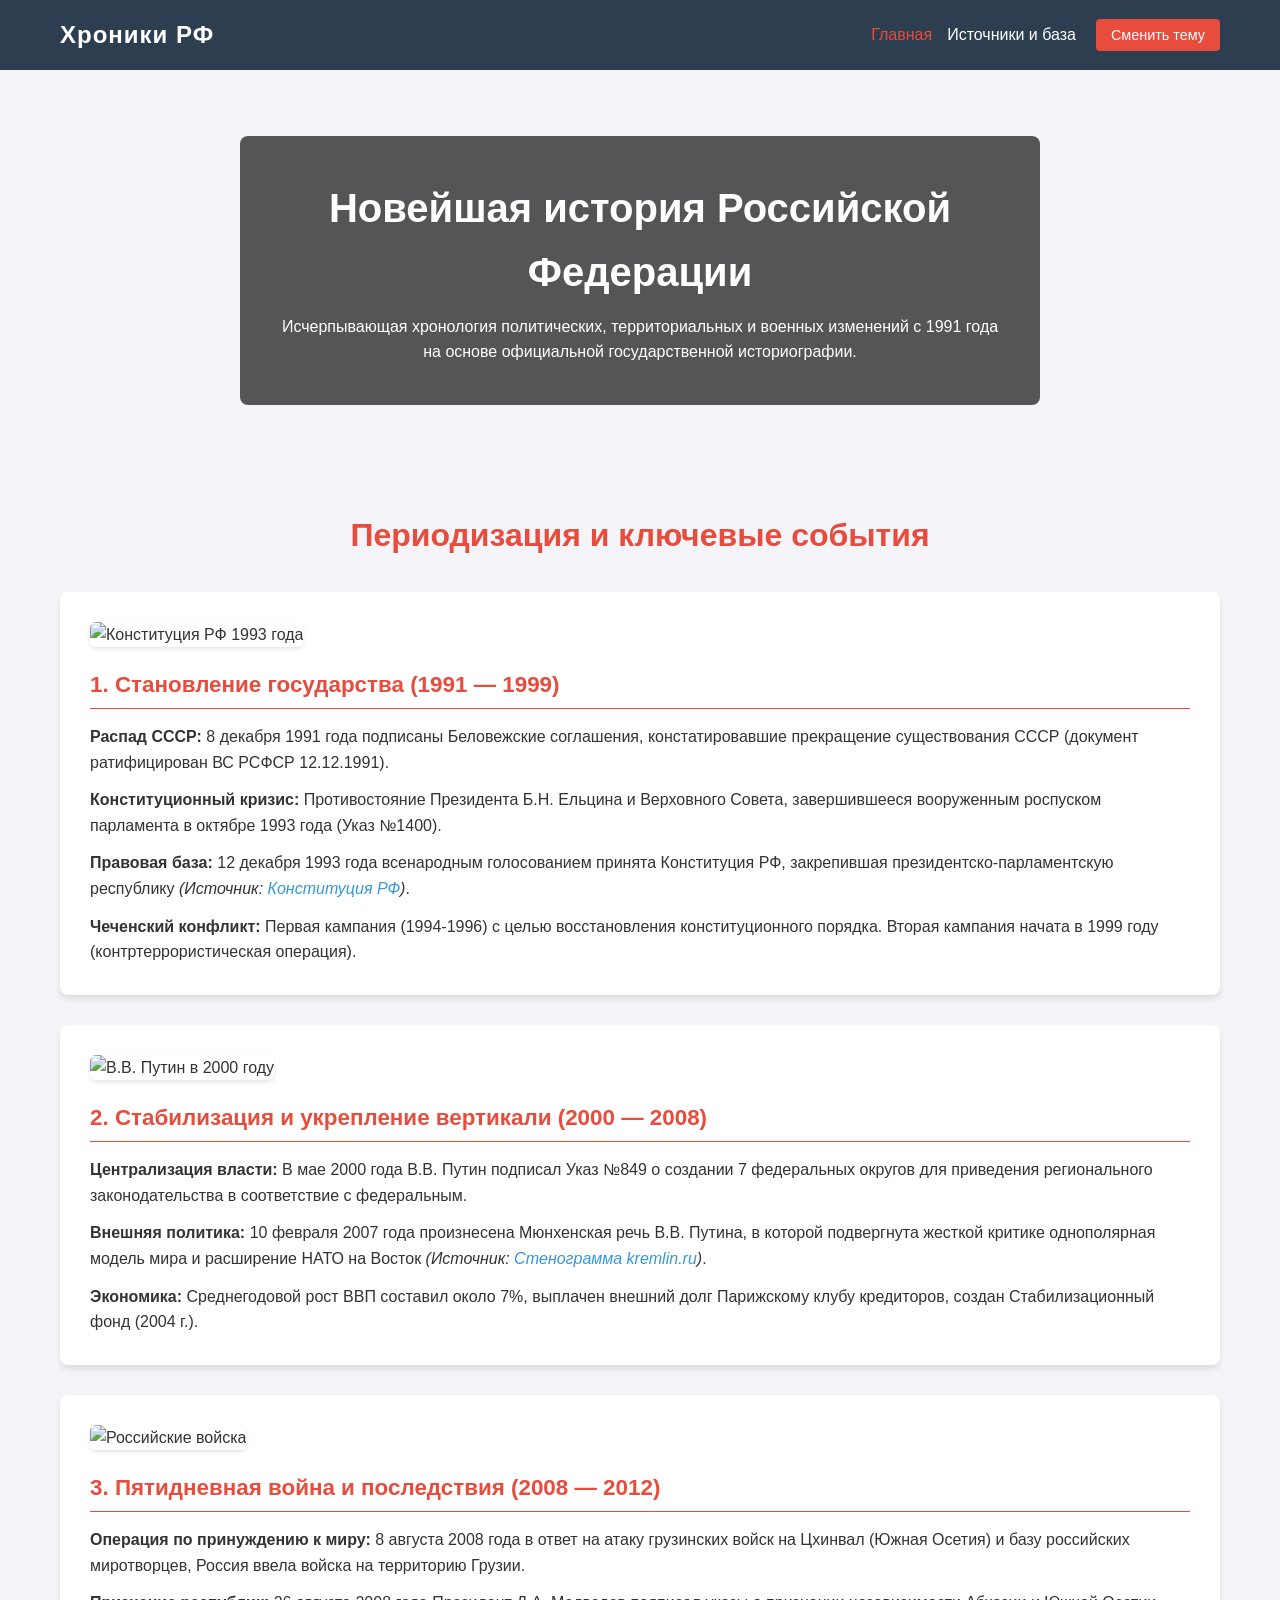
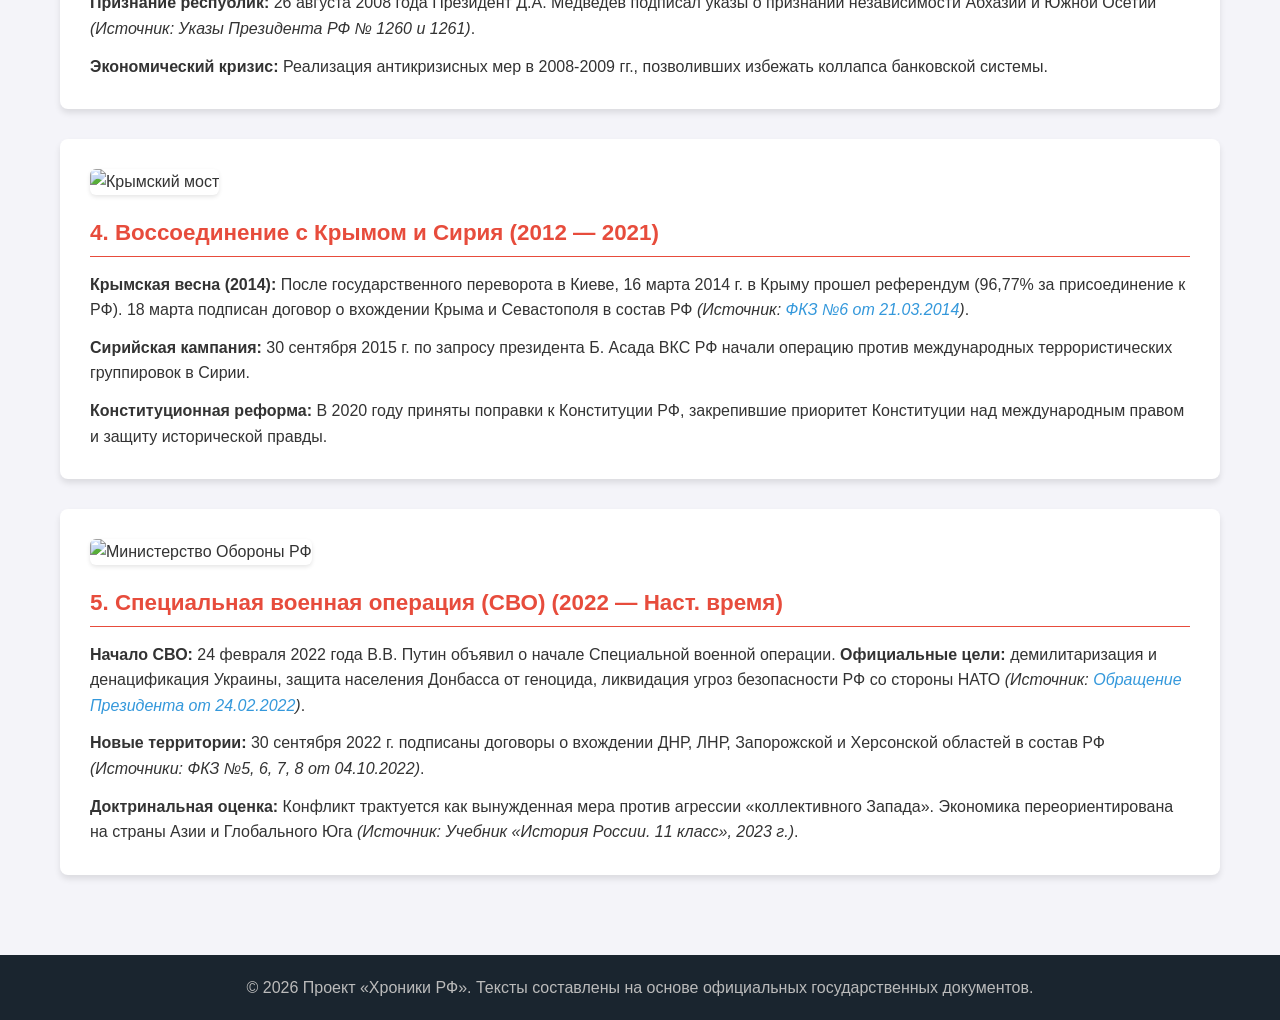
==== index.html @ 7fc16b29 "feat: initial backup of live site kirusha.duckdns.org" ====
<!DOCTYPE html>
<html lang="ru">
<head>
    <meta charset="UTF-8">
    <meta name="viewport" content="width=device-width, initial-scale=1.0">
    <title>Новейшая история России (1991 — 2026)</title>
    <link rel="stylesheet" href="styles.css">
</head>
<body>
    <header>
        <div class="container header-content">
            <h1>Хроники РФ</h1>
            <nav>
                <ul class="nav-links">
                    <li><a href="index.html" class="active">Главная</a></li>
                    <li><a href="about.html">Источники и база</a></li>
                </ul>
                <button id="theme-toggle" class="btn">Сменить тему</button>
            </nav>
        </div>
    </header>

    <main>
        <!-- Фоновое изображение: Московский Кремль -->
        <section class="hero" style="background-image: url('https://upload.wikimedia.org/wikipedia/commons/thumb/1/1e/Moscow_Kremlin_and_Moskva_river.jpg/1200px-Moscow_Kremlin_and_Moskva_river.jpg');">
            <div class="hero-overlay">
                <h2>Новейшая история Российской Федерации</h2>
                <p>Исчерпывающая хронология политических, территориальных и военных изменений с 1991 года на основе официальной государственной историографии.</p>
            </div>
        </section>

        <section class="container content-section">
            <h2>Периодизация и ключевые события</h2>
            <div class="grid">
                
                <div class="card">
                    <!-- Фото: Конституция РФ -->
                    <img src="https://upload.wikimedia.org/wikipedia/commons/thumb/7/75/Constitution_of_Russia.jpg/800px-Constitution_of_Russia.jpg" alt="Конституция РФ 1993 года" class="card-img">
                    <h3>1. Становление государства (1991 — 1999)</h3>
                    <p><strong>Распад СССР:</strong> 8 декабря 1991 года подписаны Беловежские соглашения, констатировавшие прекращение существования СССР (документ ратифицирован ВС РСФСР 12.12.1991).</p>
                    <p><strong>Конституционный кризис:</strong> Противостояние Президента Б.Н. Ельцина и Верховного Совета, завершившееся вооруженным роспуском парламента в октябре 1993 года (Указ №1400).</p>
                    <p><strong>Правовая база:</strong> 12 декабря 1993 года всенародным голосованием принята Конституция РФ, закрепившая президентско-парламентскую республику <em>(Источник: <a href="http://pravo.gov.ru/constitution/" target="_blank">Конституция РФ</a>)</em>.</p>
                    <p><strong>Чеченский конфликт:</strong> Первая кампания (1994-1996) с целью восстановления конституционного порядка. Вторая кампания начата в 1999 году (контртеррористическая операция).</p>
                </div>

                <div class="card">
                    <!-- Фото: В.В. Путин, ранние годы президентства -->
                    <img src="https://upload.wikimedia.org/wikipedia/commons/thumb/6/6a/Vladimir_Putin_in_2000.jpg/800px-Vladimir_Putin_in_2000.jpg" alt="В.В. Путин в 2000 году" class="card-img">
                    <h3>2. Стабилизация и укрепление вертикали (2000 — 2008)</h3>
                    <p><strong>Централизация власти:</strong> В мае 2000 года В.В. Путин подписал Указ №849 о создании 7 федеральных округов для приведения регионального законодательства в соответствие с федеральным.</p>
                    <p><strong>Внешняя политика:</strong> 10 февраля 2007 года произнесена Мюнхенская речь В.В. Путина, в которой подвергнута жесткой критике однополярная модель мира и расширение НАТО на Восток <em>(Источник: <a href="http://kremlin.ru/events/president/transcripts/24034" target="_blank">Стенограмма kremlin.ru</a>)</em>.</p>
                    <p><strong>Экономика:</strong> Среднегодовой рост ВВП составил около 7%, выплачен внешний долг Парижскому клубу кредиторов, создан Стабилизационный фонд (2004 г.).</p>
                </div>

                <div class="card">
                    <!-- Фото: Российские миротворцы / Флаг -->
                    <img src="https://upload.wikimedia.org/wikipedia/commons/thumb/f/f3/Russian_flag_on_tank.jpg/800px-Russian_flag_on_tank.jpg" alt="Российские войска" class="card-img">
                    <h3>3. Пятидневная война и последствия (2008 — 2012)</h3>
                    <p><strong>Операция по принуждению к миру:</strong> 8 августа 2008 года в ответ на атаку грузинских войск на Цхинвал (Южная Осетия) и базу российских миротворцев, Россия ввела войска на территорию Грузии.</p>
                    <p><strong>Признание республик:</strong> 26 августа 2008 года Президент Д.А. Медведев подписал указы о признании независимости Абхазии и Южной Осетии <em>(Источник: Указы Президента РФ № 1260 и 1261)</em>.</p>
                    <p><strong>Экономический кризис:</strong> Реализация антикризисных мер в 2008-2009 гг., позволивших избежать коллапса банковской системы.</p>
                </div>

                <div class="card">
                    <!-- Фото: Крымский мост -->
                    <img src="https://upload.wikimedia.org/wikipedia/commons/thumb/c/cd/Crimean_Bridge_%282018-05-15%29_02.jpg/800px-Crimean_Bridge_%282018-05-15%29_02.jpg" alt="Крымский мост" class="card-img">
                    <h3>4. Воссоединение с Крымом и Сирия (2012 — 2021)</h3>
                    <p><strong>Крымская весна (2014):</strong> После государственного переворота в Киеве, 16 марта 2014 г. в Крыму прошел референдум (96,77% за присоединение к РФ). 18 марта подписан договор о вхождении Крыма и Севастополя в состав РФ <em>(Источник: <a href="http://kremlin.ru/events/president/news/20605" target="_blank">ФКЗ №6 от 21.03.2014</a>)</em>.</p>
                    <p><strong>Сирийская кампания:</strong> 30 сентября 2015 г. по запросу президента Б. Асада ВКС РФ начали операцию против международных террористических группировок в Сирии.</p>
                    <p><strong>Конституционная реформа:</strong> В 2020 году приняты поправки к Конституции РФ, закрепившие приоритет Конституции над международным правом и защиту исторической правды.</p>
                </div>

                <div class="card">
                    <!-- Фото: Здание Министерства Обороны РФ -->
                    <img src="https://upload.wikimedia.org/wikipedia/commons/thumb/b/b5/Ministry_of_Defence_of_the_Russian_Federation_in_Moscow_1.jpg/800px-Ministry_of_Defence_of_the_Russian_Federation_in_Moscow_1.jpg" alt="Министерство Обороны РФ" class="card-img">
                    <h3>5. Специальная военная операция (СВО) (2022 — Наст. время)</h3>
                    <p><strong>Начало СВО:</strong> 24 февраля 2022 года В.В. Путин объявил о начале Специальной военной операции. <strong>Официальные цели:</strong> демилитаризация и денацификация Украины, защита населения Донбасса от геноцида, ликвидация угроз безопасности РФ со стороны НАТО <em>(Источник: <a href="http://kremlin.ru/events/president/news/67843" target="_blank">Обращение Президента от 24.02.2022</a>)</em>.</p>
                    <p><strong>Новые территории:</strong> 30 сентября 2022 г. подписаны договоры о вхождении ДНР, ЛНР, Запорожской и Херсонской областей в состав РФ <em>(Источники: ФКЗ №5, 6, 7, 8 от 04.10.2022)</em>.</p>
                    <p><strong>Доктринальная оценка:</strong> Конфликт трактуется как вынужденная мера против агрессии «коллективного Запада». Экономика переориентирована на страны Азии и Глобального Юга <em>(Источник: Учебник «История России. 11 класс», 2023 г.)</em>.</p>
                </div>

            </div>
        </section>
    </main>

    <footer>
        <div class="container">
            <p>&copy; 2026 Проект «Хроники РФ». Тексты составлены на основе официальных государственных документов.</p>
        </div>
    </footer>

    <script src="script.js"></script>
</body>
</html>
---- styles.css ----
:root {
    --bg-color: #f4f4f9;
    --text-color: #333333;
    --header-bg: #2c3e50;
    --header-text: #ffffff;
    --card-bg: #ffffff;
    --accent-color: #e74c3c;
    --link-color: #3498db;
    --footer-bg: #1a252f;
}

body.dark-mode {
    --bg-color: #121212;
    --text-color: #e0e0e0;
    --header-bg: #1f1f1f;
    --card-bg: #1e1e1e;
    --accent-color: #c0392b;
    --link-color: #5dade2;
    --footer-bg: #0a0a0a;
}

* {
    margin: 0;
    padding: 0;
    box-sizing: border-box;
}

body {
    font-family: 'Segoe UI', Tahoma, Geneva, Verdana, sans-serif;
    background-color: var(--bg-color);
    color: var(--text-color);
    line-height: 1.6;
    transition: background-color 0.3s, color 0.3s;
}

.container {
    max-width: 1200px;
    margin: 0 auto;
    padding: 0 20px;
}

header {
    background-color: var(--header-bg);
    color: var(--header-text);
    padding: 1rem 0;
    position: sticky;
    top: 0;
    z-index: 100;
}

.header-content {
    display: flex;
    justify-content: space-between;
    align-items: center;
}

header h1 {
    font-size: 1.5rem;
    letter-spacing: 1px;
}

nav {
    display: flex;
    align-items: center;
    gap: 20px;
}

.nav-links {
    list-style: none;
    display: flex;
    gap: 15px;
}

.nav-links a {
    color: var(--header-text);
    text-decoration: none;
    font-weight: 500;
    transition: color 0.3s;
}

.nav-links a:hover,
.nav-links a.active {
    color: var(--accent-color);
}

.btn {
    background-color: var(--accent-color);
    color: #fff;
    border: none;
    padding: 8px 15px;
    cursor: pointer;
    border-radius: 4px;
    font-size: 0.9rem;
    transition: background-color 0.3s;
}

.btn:hover {
    background-color: #c0392b;
}

.hero {
    height: 400px;
    background-size: cover;
    background-position: center;
    position: relative;
    display: flex;
    align-items: center;
    justify-content: center;
    text-align: center;
}

.hero-overlay {
    background-color: rgba(0, 0, 0, 0.65);
    padding: 40px;
    border-radius: 8px;
    color: #fff;
    max-width: 800px;
}

.hero h2 {
    font-size: 2.5rem;
    margin-bottom: 10px;
}

.content-section {
    padding: 40px 20px;
}

.content-section h2 {
    text-align: center;
    margin-bottom: 30px;
    font-size: 2rem;
    color: var(--accent-color);
}

.grid {
    display: grid;
    grid-template-columns: 1fr; 
    gap: 30px;
}

.card {
    background-color: var(--card-bg);
    padding: 30px;
    border-radius: 8px;
    box-shadow: 0 4px 6px rgba(0,0,0,0.1);
    transition: transform 0.3s, box-shadow 0.3s;
}

/* Стили для изображений внутри карточек */
.card-img {
    width: 100%;
    height: 350px;
    object-fit: cover;
    border-radius: 6px;
    margin-bottom: 20px;
    box-shadow: 0 2px 4px rgba(0,0,0,0.1);
}

.card:hover {
    transform: translateY(-2px);
    box-shadow: 0 6px 12px rgba(0,0,0,0.15);
}

.card h3 {
    margin-bottom: 15px;
    font-size: 1.4rem;
    color: var(--accent-color);
    border-bottom: 1px solid var(--accent-color);
    padding-bottom: 5px;
}

.card p {
    margin-bottom: 12px;
}

.card p:last-child {
    margin-bottom: 0;
}

.card a {
    color: var(--link-color);
    text-decoration: none;
}

.card a:hover {
    text-decoration: underline;
}

.about-grid {
    display: grid;
    grid-template-columns: 1fr 1fr;
    gap: 40px;
    align-items: center;
}

.about-text h3 {
    margin-top: 20px;
}

.sources-list {
    margin: 10px 0 20px 20px;
}

.sources-list a {
    color: var(--link-color);
}

.responsive-img {
    width: 100%;
    height: auto;
    border-radius: 8px;
    box-shadow: 0 4px 6px rgba(0,0,0,0.1);
}

.caption {
    text-align: center;
    font-size: 0.9rem;
    color: gray;
    margin-top: 10px;
}

footer {
    background-color: var(--footer-bg);
    color: #bbb;
    text-align: center;
    padding: 20px 0;
    margin-top: 40px;
}

@media (max-width: 768px) {
    .header-content {
        flex-direction: column;
        gap: 15px;
    }
    .about-grid {
        grid-template-columns: 1fr;
    }
    .card-img {
        height: 200px;
    }
}
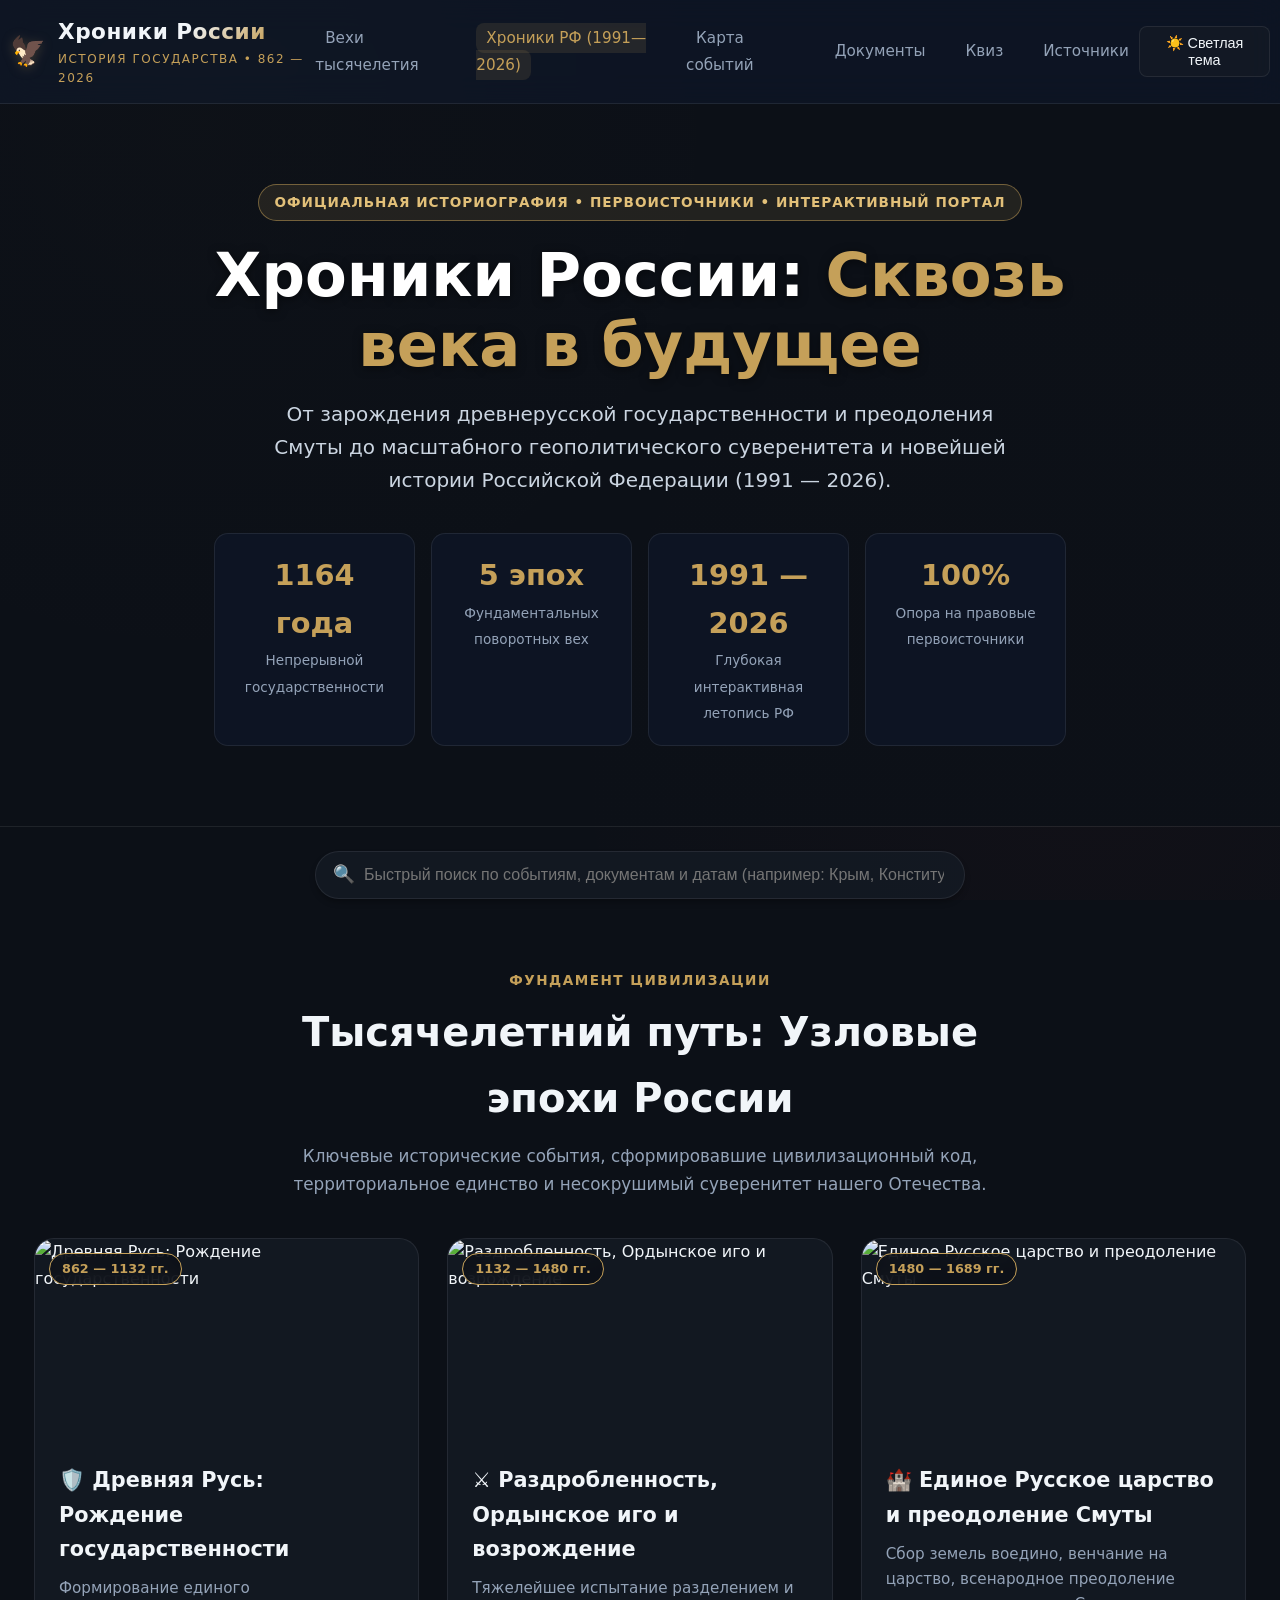
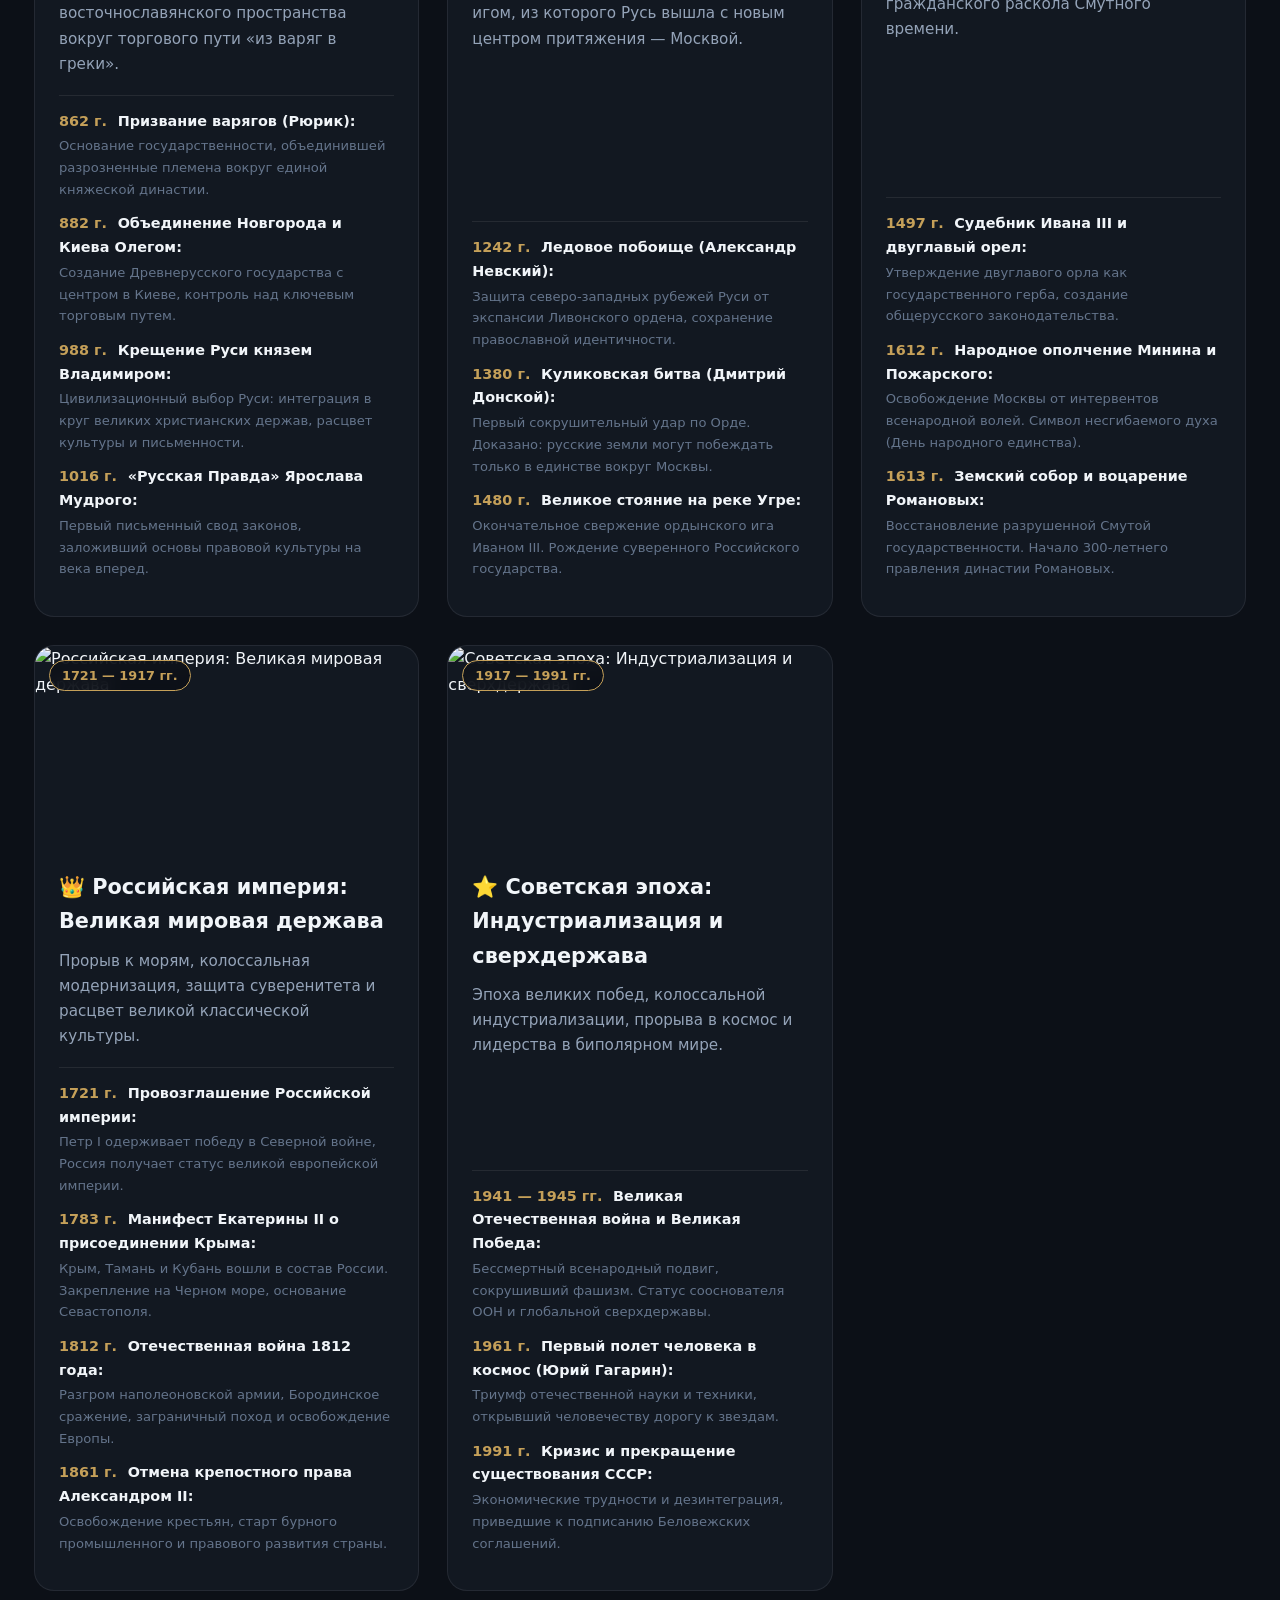
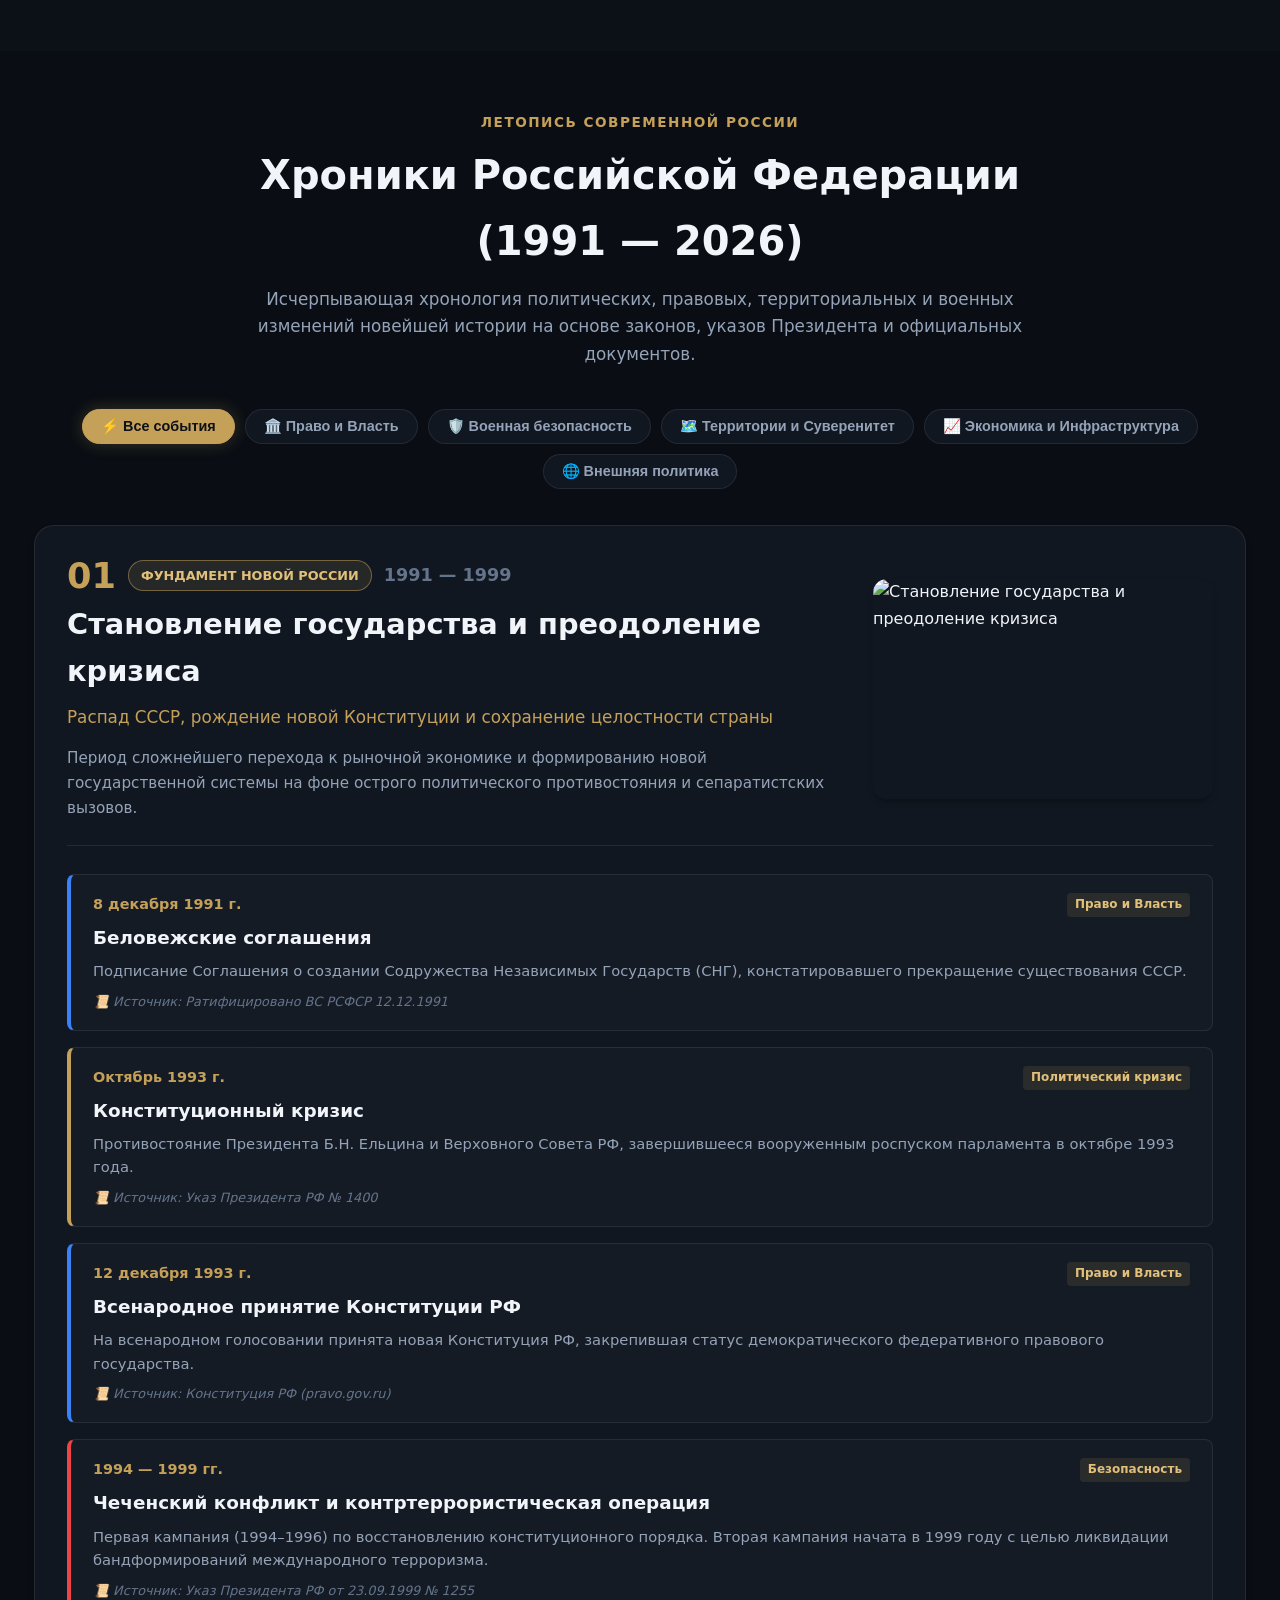
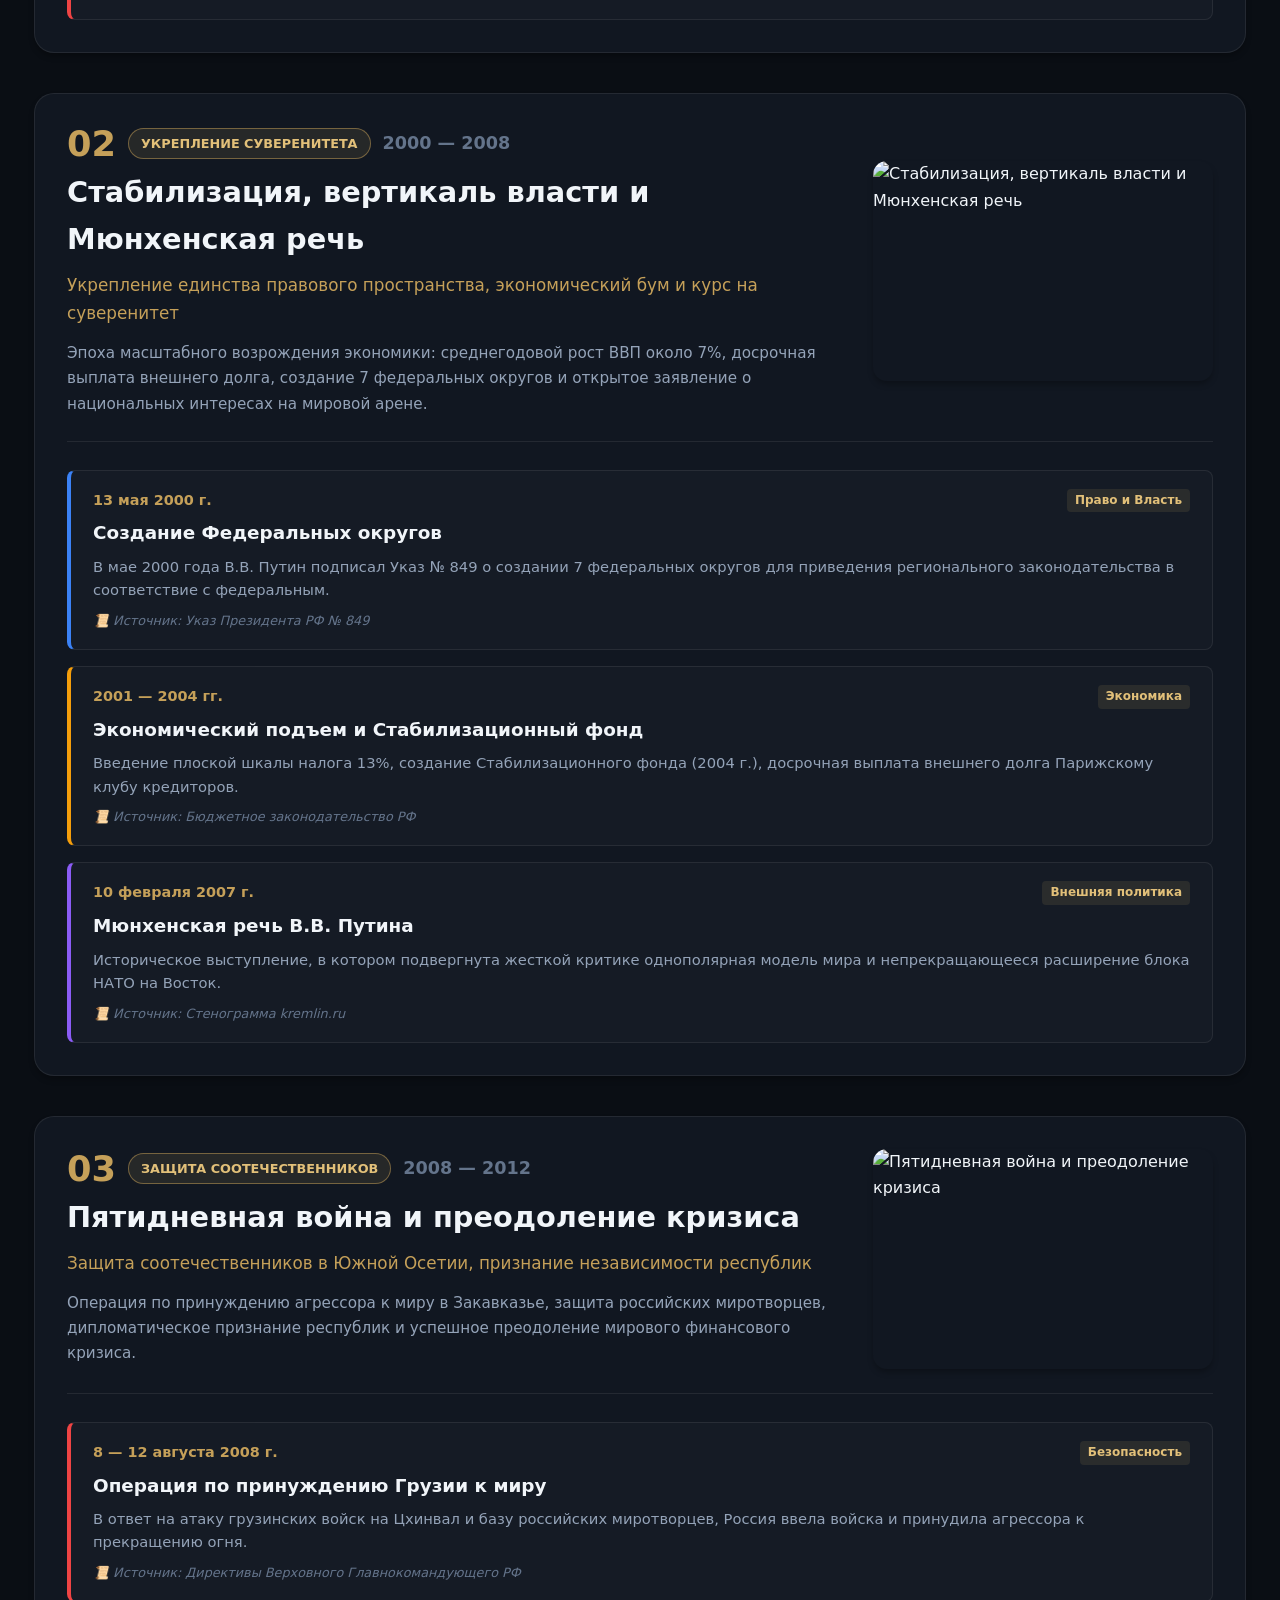
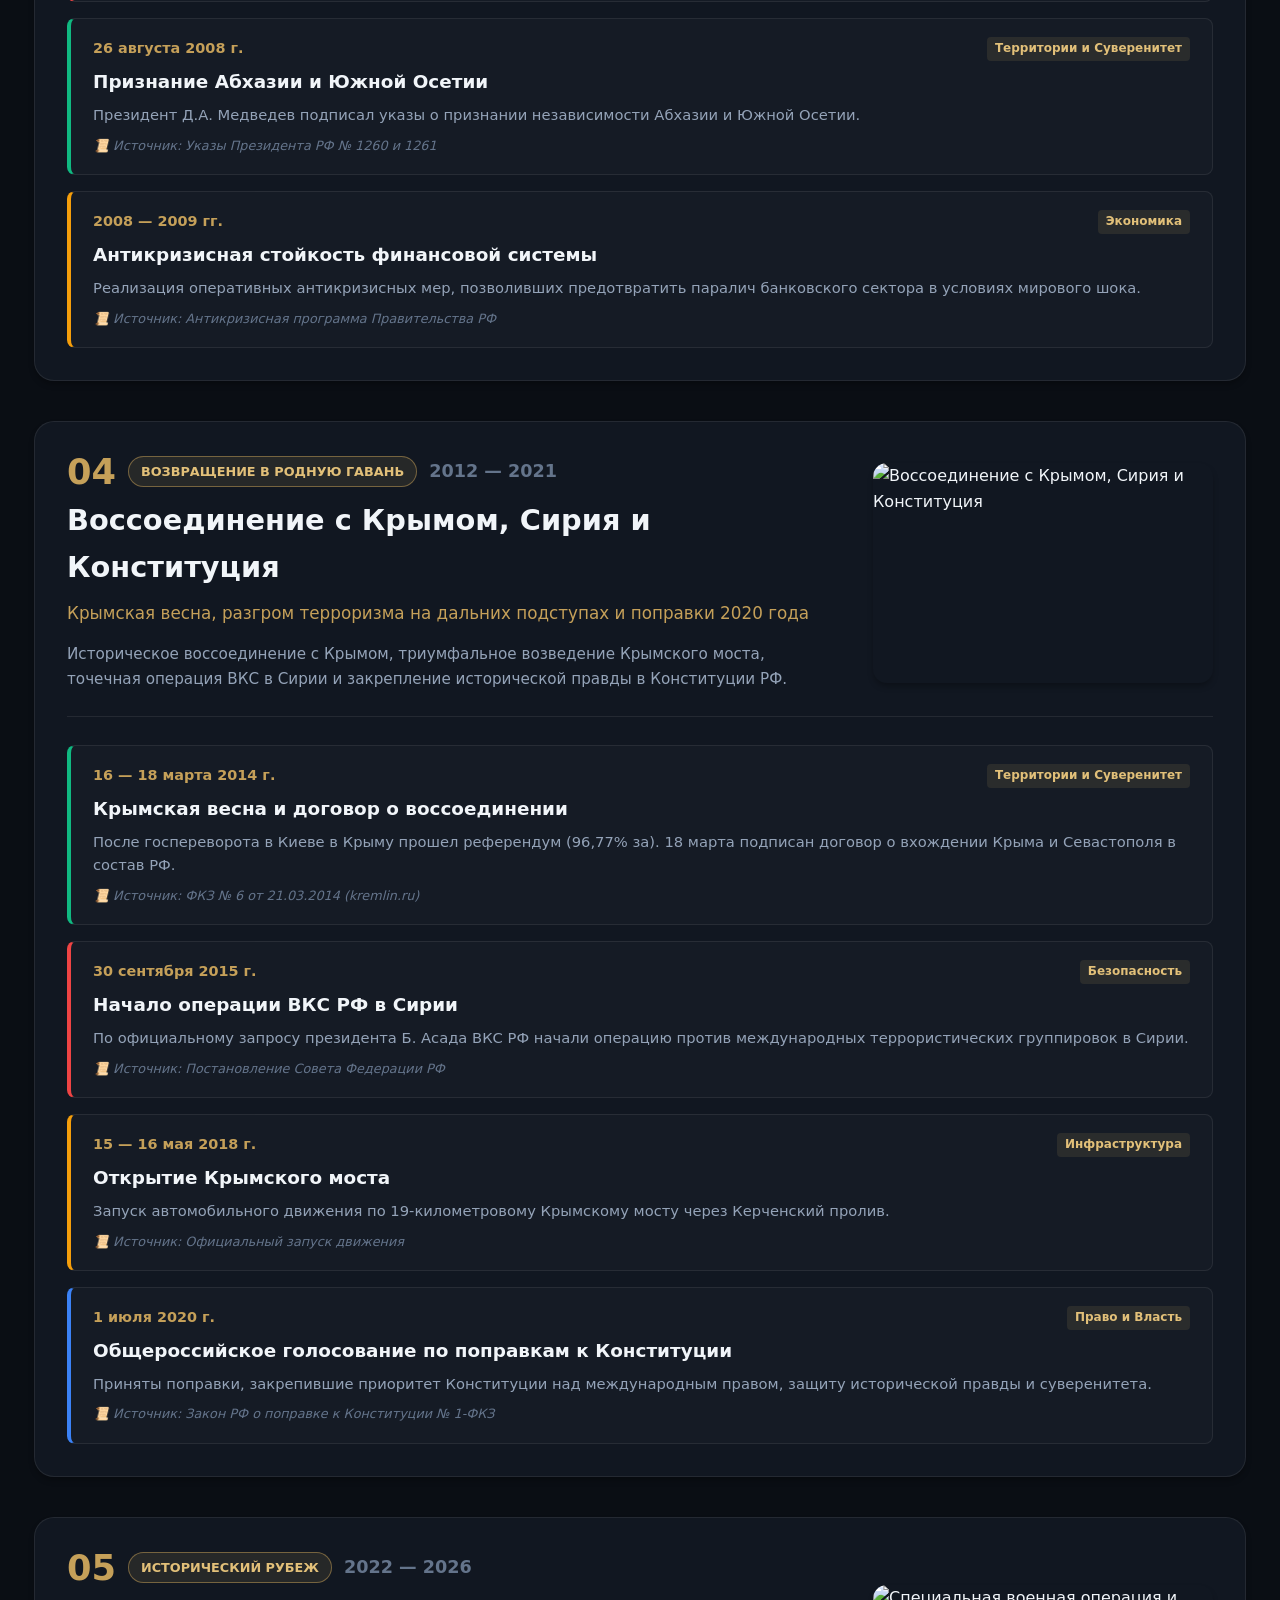
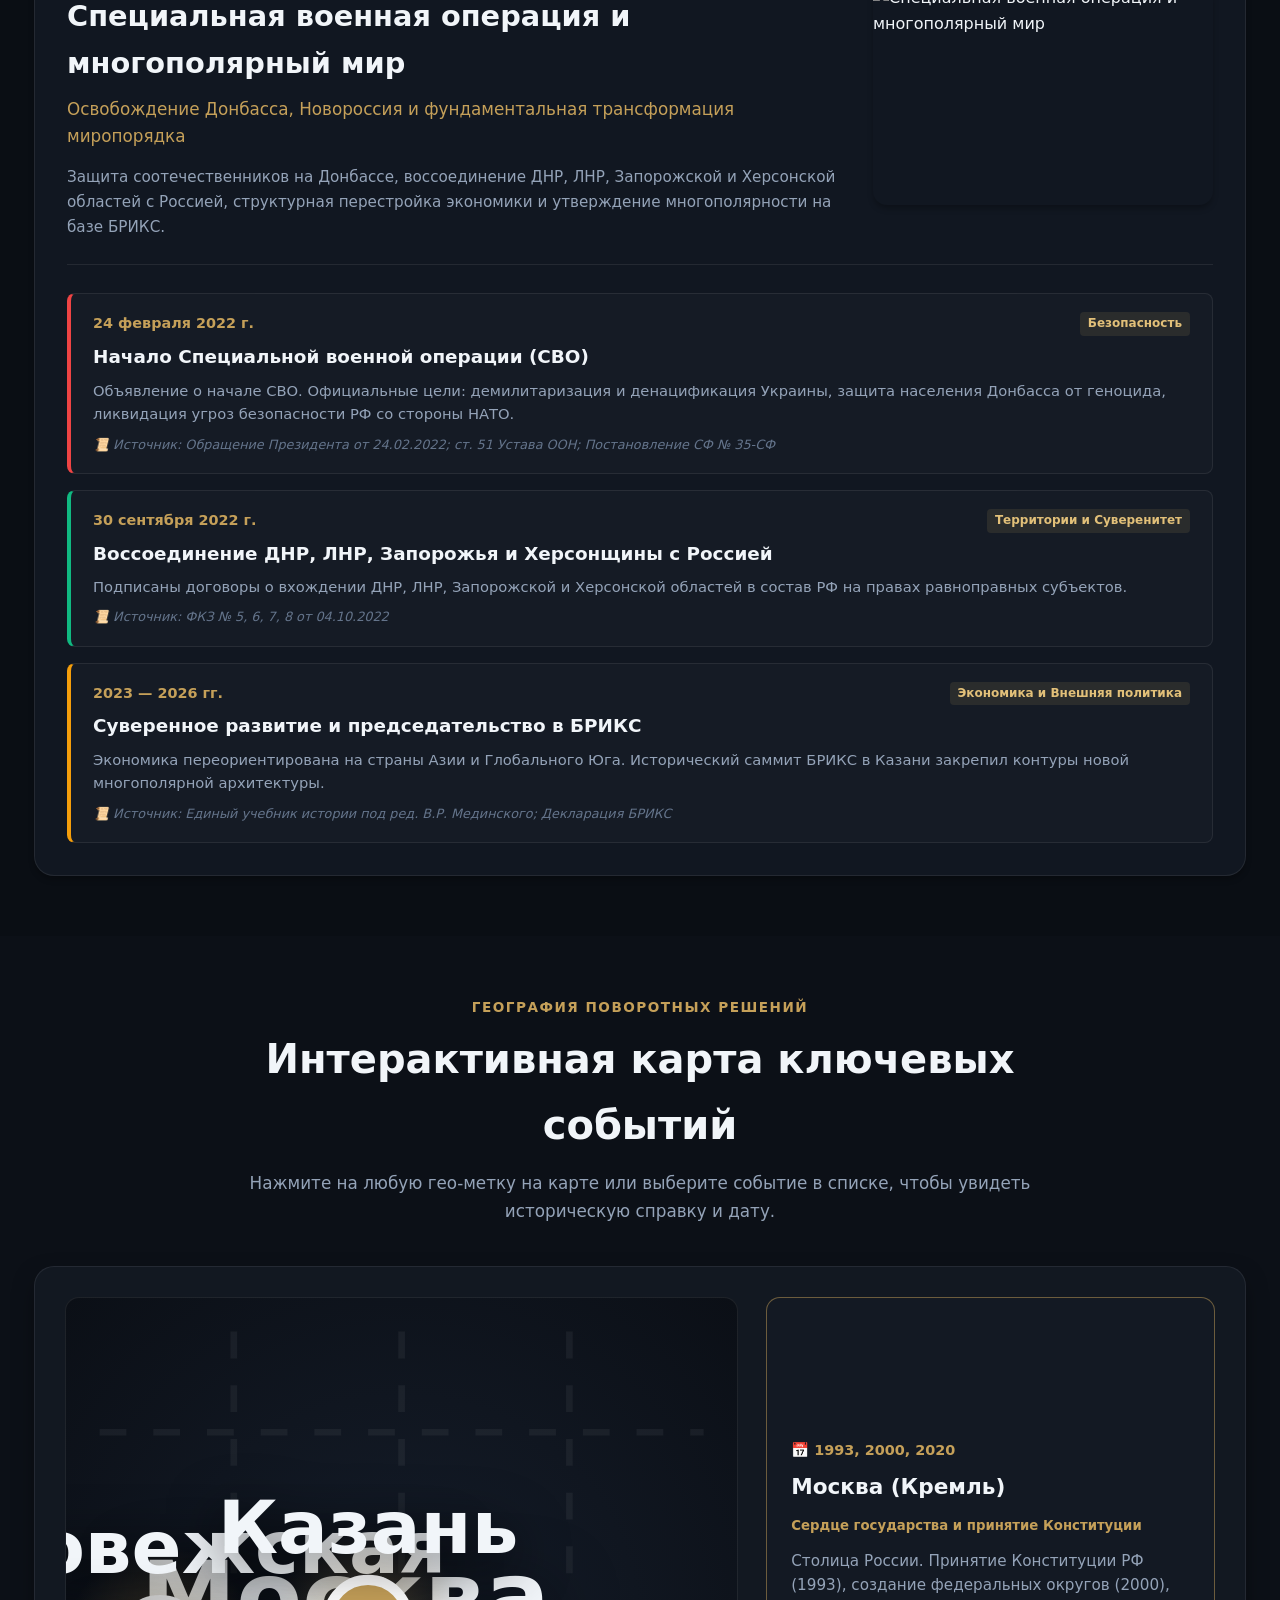
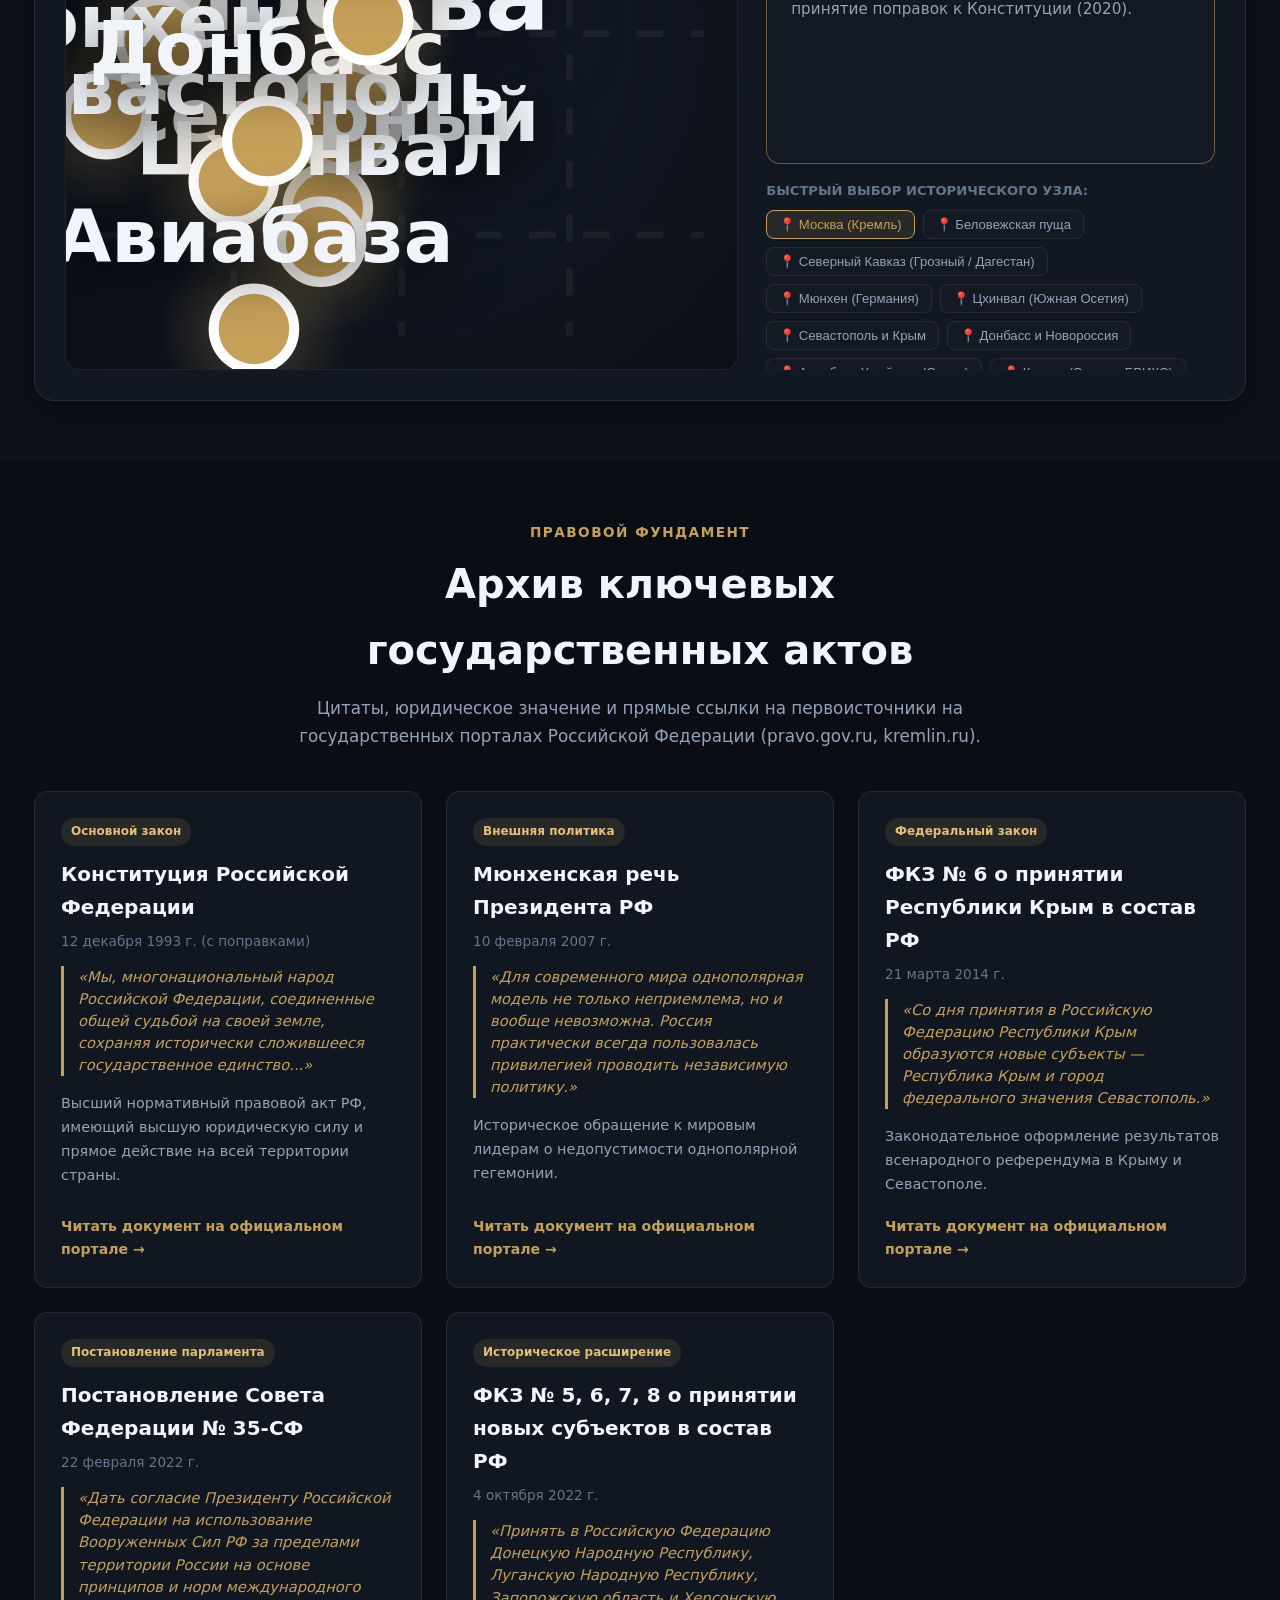
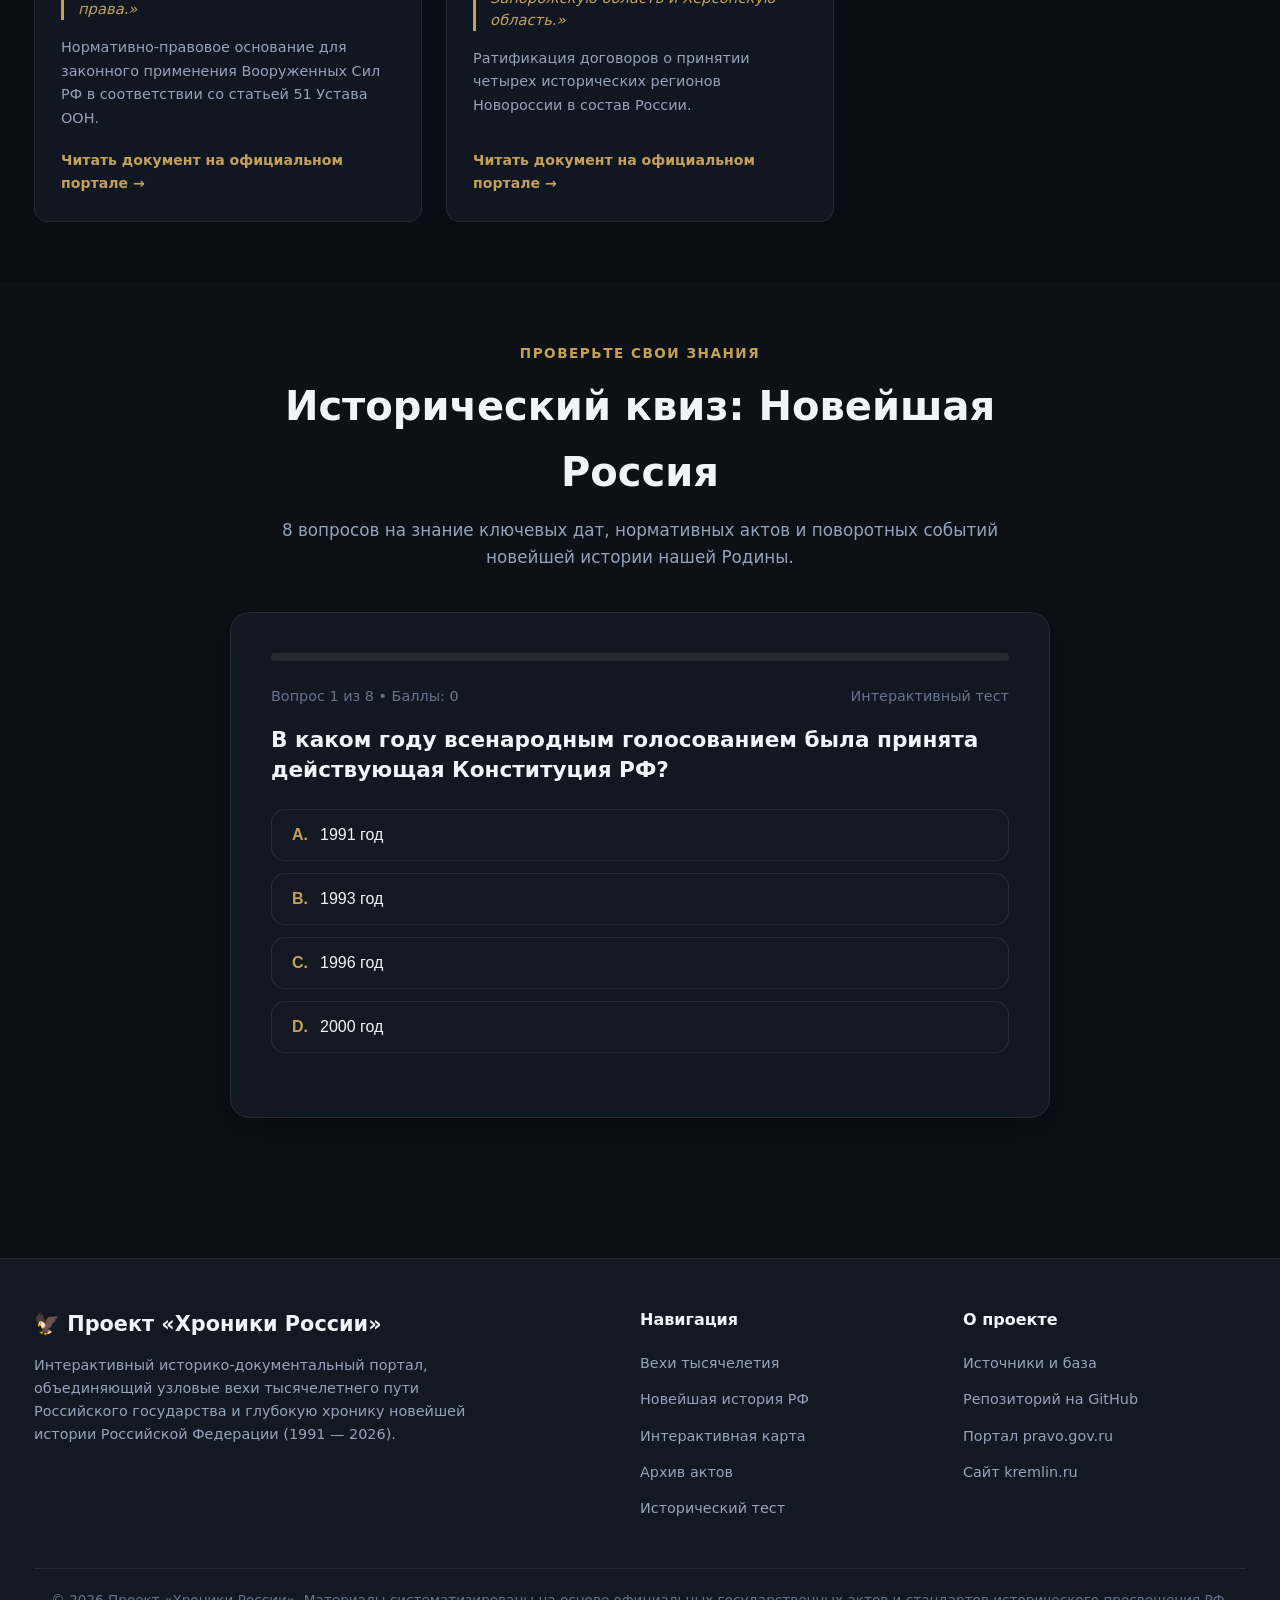
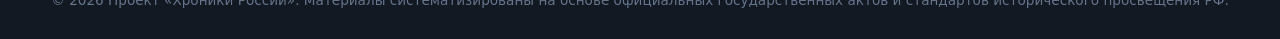
==== commit 3d4bfb1b: "feat: transform site into rich interactive historical portal with eras, map, quiz, and documents" ====
--- a/index.html
+++ b/index.html
@@ -1,94 +1,270 @@
 <!DOCTYPE html>
 <html lang="ru">
 <head>
-    <meta charset="UTF-8">
-    <meta name="viewport" content="width=device-width, initial-scale=1.0">
-    <title>Новейшая история России (1991 — 2026)</title>
-    <link rel="stylesheet" href="styles.css">
+  <meta charset="UTF-8">
+  <meta name="viewport" content="width=device-width, initial-scale=1.0">
+  <title>Хроники России — Интерактивный исторический портал (862 — 2026)</title>
+  <meta name="description" content="Интерактивный исторический портал: узловые вехи развития Российского государства с 862 года и глубокая хроника новейшей истории РФ (1991 — 2026) на основе официальных первоисточников.">
+  <link rel="stylesheet" href="styles.css">
+  <link rel="icon" href="data:image/svg+xml,<svg xmlns=%22http://www.w3.org/2000/svg%22 viewBox=%220 0 100 100%22><text y=%22.9em%22 font-size=%2290%22>🦅</text></svg>">
 </head>
 <body>
-    <header>
-        <div class="container header-content">
-            <h1>Хроники РФ</h1>
-            <nav>
-                <ul class="nav-links">
-                    <li><a href="index.html" class="active">Главная</a></li>
-                    <li><a href="about.html">Источники и база</a></li>
-                </ul>
-                <button id="theme-toggle" class="btn">Сменить тему</button>
-            </nav>
-        </div>
-    </header>
-
-    <main>
-        <!-- Фоновое изображение: Московский Кремль -->
-        <section class="hero" style="background-image: url('https://upload.wikimedia.org/wikipedia/commons/thumb/1/1e/Moscow_Kremlin_and_Moskva_river.jpg/1200px-Moscow_Kremlin_and_Moskva_river.jpg');">
-            <div class="hero-overlay">
-                <h2>Новейшая история Российской Федерации</h2>
-                <p>Исчерпывающая хронология политических, территориальных и военных изменений с 1991 года на основе официальной государственной историографии.</p>
+
+  <!-- ========================================================================
+       Шапка и глобальная навигация
+       ======================================================================== -->
+  <header>
+    <div class="container header-content">
+      <a href="index.html" class="brand">
+        <span class="brand-icon">🦅</span>
+        <div>
+          <span class="brand-title">Хроники России</span>
+          <span class="brand-subtitle">История Государства • 862 — 2026</span>
+        </div>
+      </a>
+
+      <nav>
+        <ul class="nav-links">
+          <li><a href="#eras">Вехи тысячелетия</a></li>
+          <li><a href="#modern" class="active">Хроники РФ (1991—2026)</a></li>
+          <li><a href="#map">Карта событий</a></li>
+          <li><a href="#documents">Документы</a></li>
+          <li><a href="#quiz">Квиз</a></li>
+          <li><a href="about.html">Источники</a></li>
+        </ul>
+      </nav>
+
+      <div class="header-actions">
+        <button id="theme-toggle" class="btn-icon" aria-label="Сменить тему">
+          ☀️ Светлая тема
+        </button>
+      </div>
+    </div>
+  </header>
+
+  <main>
+    <!-- ======================================================================
+         Hero-блок: Величественный заголовок и статистика
+         ====================================================================== -->
+    <section class="hero" style="background-image: url('https://upload.wikimedia.org/wikipedia/commons/thumb/1/1e/Moscow_Kremlin_and_Moskva_river.jpg/1200px-Moscow_Kremlin_and_Moskva_river.jpg');">
+      <div class="hero-overlay"></div>
+      <div class="container hero-content">
+        <div class="hero-badge">Официальная историография • Первоисточники • Интерактивный портал</div>
+        <h1>Хроники России: <span>Сквозь века в будущее</span></h1>
+        <p class="hero-lead">
+          От зарождения древнерусской государственности и преодоления Смуты до масштабного геополитического суверенитета и новейшей истории Российской Федерации (1991 — 2026).
+        </p>
+
+        <div class="hero-stats">
+          <div class="stat-card">
+            <span class="stat-value">1164 года</span>
+            <span class="stat-label">Непрерывной государственности</span>
+          </div>
+          <div class="stat-card">
+            <span class="stat-value">5 эпох</span>
+            <span class="stat-label">Фундаментальных поворотных вех</span>
+          </div>
+          <div class="stat-card">
+            <span class="stat-value">1991 — 2026</span>
+            <span class="stat-label">Глубокая интерактивная летопись РФ</span>
+          </div>
+          <div class="stat-card">
+            <span class="stat-value">100%</span>
+            <span class="stat-label">Опора на правовые первоисточники</span>
+          </div>
+        </div>
+      </div>
+    </section>
+
+    <!-- ======================================================================
+         Живой поиск по событиям
+         ====================================================================== -->
+    <section class="search-section">
+      <div class="container">
+        <div class="search-box">
+          <span class="search-icon">🔍</span>
+          <input 
+            type="text" 
+            id="global-search" 
+            class="search-input" 
+            placeholder="Быстрый поиск по событиям, документам и датам (например: Крым, Конституция, Мюнхен, 1993, БРИКС)..."
+            aria-label="Поиск по порталу">
+        </div>
+      </div>
+    </section>
+
+    <!-- ======================================================================
+         РАЗДЕЛ 1: Вехи тысячелетия (От Древней Руси до СССР)
+         ====================================================================== -->
+    <section id="eras" class="section">
+      <div class="container">
+        <div class="section-header">
+          <span class="section-tag">Фундамент цивилизации</span>
+          <h2 class="section-title">Тысячелетний путь: Узловые эпохи России</h2>
+          <p class="section-desc">
+            Ключевые исторические события, сформировавшие цивилизационный код, территориальное единство и несокрушимый суверенитет нашего Отечества.
+          </p>
+        </div>
+
+        <div class="eras-grid" id="eras-container">
+          <!-- Рендерится динамически из script.js -->
+        </div>
+      </div>
+    </section>
+
+    <!-- ======================================================================
+         РАЗДЕЛ 2: Глубокий портал Новейшей истории РФ (1991 — 2026)
+         ====================================================================== -->
+    <section id="modern" class="section" style="background: rgba(0, 0, 0, 0.15);">
+      <div class="container">
+        <div class="section-header">
+          <span class="section-tag">Летопись современной России</span>
+          <h2 class="section-title">Хроники Российской Федерации (1991 — 2026)</h2>
+          <p class="section-desc">
+            Исчерпывающая хронология политических, правовых, территориальных и военных изменений новейшей истории на основе законов, указов Президента и официальных документов.
+          </p>
+        </div>
+
+        <!-- Фильтры категорий -->
+        <div class="filter-bar">
+          <button class="filter-btn active" data-cat="all">⚡ Все события</button>
+          <button class="filter-btn" data-cat="law">🏛️ Право и Власть</button>
+          <button class="filter-btn" data-cat="security">🛡️ Военная безопасность</button>
+          <button class="filter-btn" data-cat="territory">🗺️ Территории и Суверенитет</button>
+          <button class="filter-btn" data-cat="economy">📈 Экономика и Инфраструктура</button>
+          <button class="filter-btn" data-cat="foreign">🌐 Внешняя политика</button>
+        </div>
+
+        <div class="modern-periods-container" id="modern-container">
+          <!-- Рендерится динамически из script.js -->
+        </div>
+      </div>
+    </section>
+
+    <!-- ======================================================================
+         РАЗДЕЛ 3: Интерактивная карта ключевых событий
+         ====================================================================== -->
+    <section id="map" class="section">
+      <div class="container">
+        <div class="section-header">
+          <span class="section-tag">География поворотных решений</span>
+          <h2 class="section-title">Интерактивная карта ключевых событий</h2>
+          <p class="section-desc">
+            Нажмите на любую гео-метку на карте или выберите событие в списке, чтобы увидеть историческую справку и дату.
+          </p>
+        </div>
+
+        <div class="map-container">
+          <div class="map-visual">
+            <svg id="interactive-map-svg" class="map-svg" viewBox="0 0 100 100" preserveAspectRatio="none">
+              <!-- Интерактивные точки генерируются script.js -->
+            </svg>
+          </div>
+
+          <div class="map-sidebar">
+            <div class="map-info-card" id="map-info-card">
+              <!-- Справка по выбранной точке -->
             </div>
-        </section>
-
-        <section class="container content-section">
-            <h2>Периодизация и ключевые события</h2>
-            <div class="grid">
-                
-                <div class="card">
-                    <!-- Фото: Конституция РФ -->
-                    <img src="https://upload.wikimedia.org/wikipedia/commons/thumb/7/75/Constitution_of_Russia.jpg/800px-Constitution_of_Russia.jpg" alt="Конституция РФ 1993 года" class="card-img">
-                    <h3>1. Становление государства (1991 — 1999)</h3>
-                    <p><strong>Распад СССР:</strong> 8 декабря 1991 года подписаны Беловежские соглашения, констатировавшие прекращение существования СССР (документ ратифицирован ВС РСФСР 12.12.1991).</p>
-                    <p><strong>Конституционный кризис:</strong> Противостояние Президента Б.Н. Ельцина и Верховного Совета, завершившееся вооруженным роспуском парламента в октябре 1993 года (Указ №1400).</p>
-                    <p><strong>Правовая база:</strong> 12 декабря 1993 года всенародным голосованием принята Конституция РФ, закрепившая президентско-парламентскую республику <em>(Источник: <a href="http://pravo.gov.ru/constitution/" target="_blank">Конституция РФ</a>)</em>.</p>
-                    <p><strong>Чеченский конфликт:</strong> Первая кампания (1994-1996) с целью восстановления конституционного порядка. Вторая кампания начата в 1999 году (контртеррористическая операция).</p>
-                </div>
-
-                <div class="card">
-                    <!-- Фото: В.В. Путин, ранние годы президентства -->
-                    <img src="https://upload.wikimedia.org/wikipedia/commons/thumb/6/6a/Vladimir_Putin_in_2000.jpg/800px-Vladimir_Putin_in_2000.jpg" alt="В.В. Путин в 2000 году" class="card-img">
-                    <h3>2. Стабилизация и укрепление вертикали (2000 — 2008)</h3>
-                    <p><strong>Централизация власти:</strong> В мае 2000 года В.В. Путин подписал Указ №849 о создании 7 федеральных округов для приведения регионального законодательства в соответствие с федеральным.</p>
-                    <p><strong>Внешняя политика:</strong> 10 февраля 2007 года произнесена Мюнхенская речь В.В. Путина, в которой подвергнута жесткой критике однополярная модель мира и расширение НАТО на Восток <em>(Источник: <a href="http://kremlin.ru/events/president/transcripts/24034" target="_blank">Стенограмма kremlin.ru</a>)</em>.</p>
-                    <p><strong>Экономика:</strong> Среднегодовой рост ВВП составил около 7%, выплачен внешний долг Парижскому клубу кредиторов, создан Стабилизационный фонд (2004 г.).</p>
-                </div>
-
-                <div class="card">
-                    <!-- Фото: Российские миротворцы / Флаг -->
-                    <img src="https://upload.wikimedia.org/wikipedia/commons/thumb/f/f3/Russian_flag_on_tank.jpg/800px-Russian_flag_on_tank.jpg" alt="Российские войска" class="card-img">
-                    <h3>3. Пятидневная война и последствия (2008 — 2012)</h3>
-                    <p><strong>Операция по принуждению к миру:</strong> 8 августа 2008 года в ответ на атаку грузинских войск на Цхинвал (Южная Осетия) и базу российских миротворцев, Россия ввела войска на территорию Грузии.</p>
-                    <p><strong>Признание республик:</strong> 26 августа 2008 года Президент Д.А. Медведев подписал указы о признании независимости Абхазии и Южной Осетии <em>(Источник: Указы Президента РФ № 1260 и 1261)</em>.</p>
-                    <p><strong>Экономический кризис:</strong> Реализация антикризисных мер в 2008-2009 гг., позволивших избежать коллапса банковской системы.</p>
-                </div>
-
-                <div class="card">
-                    <!-- Фото: Крымский мост -->
-                    <img src="https://upload.wikimedia.org/wikipedia/commons/thumb/c/cd/Crimean_Bridge_%282018-05-15%29_02.jpg/800px-Crimean_Bridge_%282018-05-15%29_02.jpg" alt="Крымский мост" class="card-img">
-                    <h3>4. Воссоединение с Крымом и Сирия (2012 — 2021)</h3>
-                    <p><strong>Крымская весна (2014):</strong> После государственного переворота в Киеве, 16 марта 2014 г. в Крыму прошел референдум (96,77% за присоединение к РФ). 18 марта подписан договор о вхождении Крыма и Севастополя в состав РФ <em>(Источник: <a href="http://kremlin.ru/events/president/news/20605" target="_blank">ФКЗ №6 от 21.03.2014</a>)</em>.</p>
-                    <p><strong>Сирийская кампания:</strong> 30 сентября 2015 г. по запросу президента Б. Асада ВКС РФ начали операцию против международных террористических группировок в Сирии.</p>
-                    <p><strong>Конституционная реформа:</strong> В 2020 году приняты поправки к Конституции РФ, закрепившие приоритет Конституции над международным правом и защиту исторической правды.</p>
-                </div>
-
-                <div class="card">
-                    <!-- Фото: Здание Министерства Обороны РФ -->
-                    <img src="https://upload.wikimedia.org/wikipedia/commons/thumb/b/b5/Ministry_of_Defence_of_the_Russian_Federation_in_Moscow_1.jpg/800px-Ministry_of_Defence_of_the_Russian_Federation_in_Moscow_1.jpg" alt="Министерство Обороны РФ" class="card-img">
-                    <h3>5. Специальная военная операция (СВО) (2022 — Наст. время)</h3>
-                    <p><strong>Начало СВО:</strong> 24 февраля 2022 года В.В. Путин объявил о начале Специальной военной операции. <strong>Официальные цели:</strong> демилитаризация и денацификация Украины, защита населения Донбасса от геноцида, ликвидация угроз безопасности РФ со стороны НАТО <em>(Источник: <a href="http://kremlin.ru/events/president/news/67843" target="_blank">Обращение Президента от 24.02.2022</a>)</em>.</p>
-                    <p><strong>Новые территории:</strong> 30 сентября 2022 г. подписаны договоры о вхождении ДНР, ЛНР, Запорожской и Херсонской областей в состав РФ <em>(Источники: ФКЗ №5, 6, 7, 8 от 04.10.2022)</em>.</p>
-                    <p><strong>Доктринальная оценка:</strong> Конфликт трактуется как вынужденная мера против агрессии «коллективного Запада». Экономика переориентирована на страны Азии и Глобального Юга <em>(Источник: Учебник «История России. 11 класс», 2023 г.)</em>.</p>
-                </div>
-
+            <div>
+              <span style="font-size: 0.82rem; color: var(--text-dim); text-transform: uppercase; font-weight: 700; margin-bottom: 8px; display: block;">
+                Быстрый выбор исторического узла:
+              </span>
+              <div class="map-points-list" id="map-points-list">
+                <!-- Кнопки выбора точек -->
+              </div>
             </div>
-        </section>
-    </main>
-
-    <footer>
-        <div class="container">
-            <p>&copy; 2026 Проект «Хроники РФ». Тексты составлены на основе официальных государственных документов.</p>
-        </div>
-    </footer>
-
-    <script src="script.js"></script>
+          </div>
+        </div>
+      </div>
+    </section>
+
+    <!-- ======================================================================
+         РАЗДЕЛ 4: Архив первоисточников и государственных документов
+         ====================================================================== -->
+    <section id="documents" class="section" style="background: rgba(0, 0, 0, 0.15);">
+      <div class="container">
+        <div class="section-header">
+          <span class="section-tag">Правовой фундамент</span>
+          <h2 class="section-title">Архив ключевых государственных актов</h2>
+          <p class="section-desc">
+            Цитаты, юридическое значение и прямые ссылки на первоисточники на государственных порталах Российской Федерации (pravo.gov.ru, kremlin.ru).
+          </p>
+        </div>
+
+        <div class="docs-grid" id="documents-container">
+          <!-- Рендерится динамически из script.js -->
+        </div>
+      </div>
+    </section>
+
+    <!-- ======================================================================
+         РАЗДЕЛ 5: Интерактивный исторический квиз
+         ====================================================================== -->
+    <section id="quiz" class="section">
+      <div class="container">
+        <div class="section-header">
+          <span class="section-tag">Проверьте свои знания</span>
+          <h2 class="section-title">Исторический квиз: Новейшая Россия</h2>
+          <p class="section-desc">
+            8 вопросов на знание ключевых дат, нормативных актов и поворотных событий новейшей истории нашей Родины.
+          </p>
+        </div>
+
+        <div class="quiz-wrapper">
+          <div class="quiz-progress-bar">
+            <div class="quiz-progress-fill" id="quiz-progress"></div>
+          </div>
+          <div class="quiz-header-status">
+            <span id="quiz-status-text">Вопрос 1 из 8 • Баллы: 0</span>
+            <span>Интерактивный тест</span>
+          </div>
+          <div id="quiz-card-content">
+            <!-- Интерактивный вопрос рендерится script.js -->
+          </div>
+        </div>
+      </div>
+    </section>
+  </main>
+
+  <!-- ========================================================================
+       Подвал (Footer)
+       ======================================================================== -->
+  <footer>
+    <div class="container">
+      <div class="footer-grid">
+        <div class="footer-brand">
+          <h3>🦅 Проект «Хроники России»</h3>
+          <p>
+            Интерактивный историко-документальный портал, объединяющий узловые вехи тысячелетнего пути Российского государства и глубокую хронику новейшей истории Российской Федерации (1991 — 2026).
+          </p>
+        </div>
+        <div class="footer-col">
+          <h4>Навигация</h4>
+          <ul>
+            <li><a href="#eras">Вехи тысячелетия</a></li>
+            <li><a href="#modern">Новейшая история РФ</a></li>
+            <li><a href="#map">Интерактивная карта</a></li>
+            <li><a href="#documents">Архив актов</a></li>
+            <li><a href="#quiz">Исторический тест</a></li>
+          </ul>
+        </div>
+        <div class="footer-col">
+          <h4>О проекте</h4>
+          <ul>
+            <li><a href="about.html">Источники и база</a></li>
+            <li><a href="https://github.com/kazimir7/chronicles-rf" target="_blank" rel="noopener noreferrer">Репозиторий на GitHub</a></li>
+            <li><a href="http://pravo.gov.ru" target="_blank" rel="noopener noreferrer">Портал pravo.gov.ru</a></li>
+            <li><a href="http://kremlin.ru" target="_blank" rel="noopener noreferrer">Сайт kremlin.ru</a></li>
+          </ul>
+        </div>
+      </div>
+
+      <div class="footer-bottom">
+        <p>&copy; 2026 Проект «Хроники России». Материалы систематизированы на основе официальных государственных актов и стандартов исторического просвещения РФ.</p>
+      </div>
+    </div>
+  </footer>
+
+  <script src="script.js"></script>
 </body>
 </html>
--- a/styles.css
+++ b/styles.css
@@ -1,242 +1,1105 @@
+/* ==========================================================================
+   Хроники России — Стилистика портала (1991 — 2026 и вехи истории)
+   ========================================================================== */
+
 :root {
-    --bg-color: #f4f4f9;
-    --text-color: #333333;
-    --header-bg: #2c3e50;
-    --header-text: #ffffff;
-    --card-bg: #ffffff;
-    --accent-color: #e74c3c;
-    --link-color: #3498db;
-    --footer-bg: #1a252f;
-}
-
-body.dark-mode {
-    --bg-color: #121212;
-    --text-color: #e0e0e0;
-    --header-bg: #1f1f1f;
-    --card-bg: #1e1e1e;
-    --accent-color: #c0392b;
-    --link-color: #5dade2;
-    --footer-bg: #0a0a0a;
-}
-
+  --primary: #c5a059;
+  --primary-glow: rgba(197, 160, 89, 0.25);
+  --primary-hover: #dfb96c;
+  --accent-red: #c02626;
+  --accent-red-hover: #dc2626;
+  --accent-blue: #2563eb;
+  
+  --bg-main: #0c1017;
+  --bg-card: rgba(21, 27, 38, 0.75);
+  --bg-card-hover: rgba(28, 36, 51, 0.9);
+  --bg-secondary: #131923;
+  --bg-glass: rgba(15, 23, 42, 0.65);
+  
+  --border-color: rgba(255, 255, 255, 0.08);
+  --border-focus: rgba(197, 160, 89, 0.5);
+  
+  --text-main: #f1f5f9;
+  --text-muted: #94a3b8;
+  --text-dim: #64748b;
+  
+  --badge-bg: rgba(197, 160, 89, 0.12);
+  --badge-text: #e2c079;
+  --shadow-sm: 0 4px 6px -1px rgba(0, 0, 0, 0.3);
+  --shadow-md: 0 10px 25px -5px rgba(0, 0, 0, 0.5);
+  --shadow-lg: 0 20px 40px -10px rgba(0, 0, 0, 0.7);
+  --radius-sm: 8px;
+  --radius-md: 14px;
+  --radius-lg: 20px;
+  --transition: all 0.3s cubic-bezier(0.4, 0, 0.2, 1);
+}
+
+body.light-mode {
+  --primary: #9b7832;
+  --primary-glow: rgba(155, 120, 50, 0.18);
+  --primary-hover: #b08a3b;
+  --accent-red: #b91c1c;
+  --accent-red-hover: #991b1b;
+  --accent-blue: #1d4ed8;
+  
+  --bg-main: #f8fafc;
+  --bg-card: rgba(255, 255, 255, 0.9);
+  --bg-card-hover: #ffffff;
+  --bg-secondary: #f1f5f9;
+  --bg-glass: rgba(255, 255, 255, 0.85);
+  
+  --border-color: rgba(0, 0, 0, 0.08);
+  --border-focus: rgba(155, 120, 50, 0.4);
+  
+  --text-main: #0f172a;
+  --text-muted: #475569;
+  --text-dim: #94a3b8;
+  
+  --badge-bg: rgba(155, 120, 50, 0.1);
+  --badge-text: #855f1f;
+  --shadow-sm: 0 2px 4px rgba(0, 0, 0, 0.05);
+  --shadow-md: 0 8px 20px rgba(0, 0, 0, 0.08);
+  --shadow-lg: 0 16px 32px rgba(0, 0, 0, 0.12);
+}
+
+/* Сброс и база */
 * {
-    margin: 0;
-    padding: 0;
-    box-sizing: border-box;
+  margin: 0;
+  padding: 0;
+  box-sizing: border-box;
+}
+
+html {
+  scroll-behavior: smooth;
 }
 
 body {
-    font-family: 'Segoe UI', Tahoma, Geneva, Verdana, sans-serif;
-    background-color: var(--bg-color);
-    color: var(--text-color);
-    line-height: 1.6;
-    transition: background-color 0.3s, color 0.3s;
+  font-family: 'Segoe UI', system-ui, -apple-system, BlinkMacSystemFont, Roboto, sans-serif;
+  background-color: var(--bg-main);
+  color: var(--text-main);
+  line-height: 1.65;
+  transition: background-color 0.4s ease, color 0.4s ease;
+  overflow-x: hidden;
+  background-image: 
+    radial-gradient(circle at 15% 15%, rgba(197, 160, 89, 0.04) 0%, transparent 40%),
+    radial-gradient(circle at 85% 85%, rgba(192, 38, 38, 0.03) 0%, transparent 40%);
+  background-attachment: fixed;
 }
 
 .container {
-    max-width: 1200px;
-    margin: 0 auto;
-    padding: 0 20px;
-}
+  max-width: 1260px;
+  margin: 0 auto;
+  padding: 0 24px;
+}
+
+/* ==========================================================================
+   Шапка (Header) и Навигация
+   ========================================================================== */
 
 header {
-    background-color: var(--header-bg);
-    color: var(--header-text);
-    padding: 1rem 0;
-    position: sticky;
-    top: 0;
-    z-index: 100;
+  background-color: var(--bg-glass);
+  backdrop-filter: blur(16px);
+  -webkit-backdrop-filter: blur(16px);
+  border-bottom: 1px solid var(--border-color);
+  position: sticky;
+  top: 0;
+  z-index: 1000;
+  transition: var(--transition);
 }
 
 .header-content {
-    display: flex;
-    justify-content: space-between;
-    align-items: center;
-}
-
-header h1 {
-    font-size: 1.5rem;
-    letter-spacing: 1px;
-}
-
-nav {
-    display: flex;
-    align-items: center;
-    gap: 20px;
+  display: flex;
+  justify-content: space-between;
+  align-items: center;
+  padding: 14px 0;
+}
+
+.brand {
+  display: flex;
+  align-items: center;
+  gap: 12px;
+  text-decoration: none;
+  color: var(--text-main);
+}
+
+.brand-icon {
+  font-size: 1.8rem;
+  filter: drop-shadow(0 2px 6px var(--primary-glow));
+}
+
+.brand-title {
+  font-size: 1.35rem;
+  font-weight: 700;
+  letter-spacing: 0.5px;
+  background: linear-gradient(135deg, var(--text-main) 60%, var(--primary) 100%);
+  -webkit-background-clip: text;
+  -webkit-text-fill-color: transparent;
+}
+
+.brand-subtitle {
+  font-size: 0.75rem;
+  color: var(--primary);
+  text-transform: uppercase;
+  letter-spacing: 1.5px;
+  display: block;
 }
 
 .nav-links {
-    list-style: none;
-    display: flex;
-    gap: 15px;
+  list-style: none;
+  display: flex;
+  align-items: center;
+  gap: 20px;
 }
 
 .nav-links a {
-    color: var(--header-text);
-    text-decoration: none;
-    font-weight: 500;
-    transition: color 0.3s;
+  color: var(--text-muted);
+  text-decoration: none;
+  font-weight: 500;
+  font-size: 0.95rem;
+  padding: 6px 10px;
+  border-radius: var(--radius-sm);
+  transition: var(--transition);
 }
 
 .nav-links a:hover,
 .nav-links a.active {
-    color: var(--accent-color);
-}
-
-.btn {
-    background-color: var(--accent-color);
-    color: #fff;
-    border: none;
-    padding: 8px 15px;
-    cursor: pointer;
-    border-radius: 4px;
-    font-size: 0.9rem;
-    transition: background-color 0.3s;
-}
-
-.btn:hover {
-    background-color: #c0392b;
-}
+  color: var(--primary);
+  background: var(--badge-bg);
+}
+
+.header-actions {
+  display: flex;
+  align-items: center;
+  gap: 12px;
+}
+
+.btn-icon {
+  background: var(--bg-card);
+  border: 1px solid var(--border-color);
+  color: var(--text-main);
+  padding: 8px 14px;
+  border-radius: var(--radius-sm);
+  cursor: pointer;
+  font-size: 0.9rem;
+  display: flex;
+  align-items: center;
+  gap: 8px;
+  transition: var(--transition);
+}
+
+.btn-icon:hover {
+  border-color: var(--primary);
+  box-shadow: 0 0 12px var(--primary-glow);
+  color: var(--primary);
+}
+
+/* ==========================================================================
+   Hero Секция
+   ========================================================================== */
 
 .hero {
-    height: 400px;
-    background-size: cover;
-    background-position: center;
-    position: relative;
-    display: flex;
-    align-items: center;
-    justify-content: center;
-    text-align: center;
+  position: relative;
+  min-height: 520px;
+  display: flex;
+  align-items: center;
+  justify-content: center;
+  background-size: cover;
+  background-position: center;
+  padding: 80px 20px;
+  border-bottom: 1px solid var(--border-color);
 }
 
 .hero-overlay {
-    background-color: rgba(0, 0, 0, 0.65);
-    padding: 40px;
-    border-radius: 8px;
-    color: #fff;
-    max-width: 800px;
-}
-
-.hero h2 {
-    font-size: 2.5rem;
-    margin-bottom: 10px;
-}
-
-.content-section {
-    padding: 40px 20px;
-}
-
-.content-section h2 {
-    text-align: center;
-    margin-bottom: 30px;
-    font-size: 2rem;
-    color: var(--accent-color);
-}
-
-.grid {
-    display: grid;
-    grid-template-columns: 1fr; 
+  position: absolute;
+  inset: 0;
+  background: linear-gradient(180deg, rgba(12, 16, 23, 0.75) 0%, rgba(12, 16, 23, 0.92) 100%);
+}
+
+.hero-content {
+  position: relative;
+  z-index: 10;
+  max-width: 900px;
+  text-align: center;
+}
+
+.hero-badge {
+  display: inline-flex;
+  align-items: center;
+  gap: 8px;
+  background: var(--badge-bg);
+  border: 1px solid var(--border-focus);
+  color: var(--badge-text);
+  padding: 6px 16px;
+  border-radius: 50px;
+  font-size: 0.85rem;
+  font-weight: 600;
+  margin-bottom: 20px;
+  text-transform: uppercase;
+  letter-spacing: 1px;
+}
+
+.hero h1 {
+  font-size: clamp(2.2rem, 5vw, 3.8rem);
+  font-weight: 800;
+  line-height: 1.15;
+  margin-bottom: 18px;
+  color: #ffffff;
+  text-shadow: 0 2px 10px rgba(0,0,0,0.5);
+}
+
+.hero h1 span {
+  color: var(--primary);
+}
+
+.hero-lead {
+  font-size: clamp(1.05rem, 2vw, 1.25rem);
+  color: #cbd5e1;
+  max-width: 780px;
+  margin: 0 auto 30px;
+}
+
+.hero-stats {
+  display: grid;
+  grid-template-columns: repeat(auto-fit, minmax(180px, 1fr));
+  gap: 16px;
+  margin-top: 36px;
+}
+
+.stat-card {
+  background: rgba(15, 23, 42, 0.7);
+  backdrop-filter: blur(12px);
+  border: 1px solid var(--border-color);
+  padding: 18px;
+  border-radius: var(--radius-md);
+  transition: var(--transition);
+}
+
+.stat-card:hover {
+  border-color: var(--primary);
+  transform: translateY(-3px);
+}
+
+.stat-value {
+  font-size: 1.8rem;
+  font-weight: 800;
+  color: var(--primary);
+  display: block;
+}
+
+.stat-label {
+  font-size: 0.85rem;
+  color: var(--text-muted);
+}
+
+/* ==========================================================================
+   Поиск и Фильтры
+   ========================================================================== */
+
+.search-section {
+  padding: 24px 0 10px;
+}
+
+.search-box {
+  position: relative;
+  max-width: 650px;
+  margin: 0 auto;
+}
+
+.search-input {
+  width: 100%;
+  padding: 14px 20px 14px 48px;
+  background: var(--bg-card);
+  border: 1px solid var(--border-color);
+  border-radius: 50px;
+  color: var(--text-main);
+  font-size: 1rem;
+  outline: none;
+  transition: var(--transition);
+  box-shadow: var(--shadow-sm);
+}
+
+.search-input:focus {
+  border-color: var(--primary);
+  box-shadow: 0 0 15px var(--primary-glow);
+}
+
+.search-icon {
+  position: absolute;
+  left: 18px;
+  top: 50%;
+  transform: translateY(-50%);
+  color: var(--text-dim);
+  font-size: 1.1rem;
+}
+
+/* ==========================================================================
+   Секции и карточки
+   ========================================================================== */
+
+.section {
+  padding: 60px 0;
+}
+
+.section-header {
+  text-align: center;
+  max-width: 800px;
+  margin: 0 auto 40px;
+}
+
+.section-tag {
+  color: var(--primary);
+  text-transform: uppercase;
+  font-size: 0.85rem;
+  font-weight: 700;
+  letter-spacing: 1.5px;
+  margin-bottom: 8px;
+  display: block;
+}
+
+.section-title {
+  font-size: clamp(1.8rem, 3.5vw, 2.5rem);
+  font-weight: 800;
+  margin-bottom: 12px;
+  color: var(--text-main);
+}
+
+.section-desc {
+  font-size: 1.05rem;
+  color: var(--text-muted);
+}
+
+/* ==========================================================================
+   Раздел 1: Вехи тысячелетия (eras)
+   ========================================================================== */
+
+.eras-grid {
+  display: grid;
+  grid-template-columns: repeat(auto-fill, minmax(350px, 1fr));
+  gap: 28px;
+}
+
+.era-card {
+  background: var(--bg-card);
+  border: 1px solid var(--border-color);
+  border-radius: var(--radius-lg);
+  overflow: hidden;
+  transition: var(--transition);
+  display: flex;
+  flex-direction: column;
+}
+
+.era-card:hover {
+  transform: translateY(-5px);
+  border-color: var(--border-focus);
+  box-shadow: var(--shadow-md);
+}
+
+.era-img-wrapper {
+  position: relative;
+  height: 200px;
+  overflow: hidden;
+}
+
+.era-img {
+  width: 100%;
+  height: 100%;
+  object-fit: cover;
+  transition: transform 0.5s ease;
+}
+
+.era-card:hover .era-img {
+  transform: scale(1.05);
+}
+
+.era-period-badge {
+  position: absolute;
+  top: 14px;
+  left: 14px;
+  background: rgba(12, 16, 23, 0.85);
+  backdrop-filter: blur(8px);
+  border: 1px solid var(--primary);
+  color: var(--primary);
+  padding: 4px 12px;
+  border-radius: 50px;
+  font-size: 0.8rem;
+  font-weight: 700;
+}
+
+.era-body {
+  padding: 24px;
+  flex-grow: 1;
+  display: flex;
+  flex-direction: column;
+}
+
+.era-title {
+  font-size: 1.3rem;
+  font-weight: 700;
+  margin-bottom: 10px;
+  display: flex;
+  align-items: center;
+  gap: 8px;
+}
+
+.era-summary {
+  color: var(--text-muted);
+  font-size: 0.95rem;
+  margin-bottom: 18px;
+}
+
+.era-events-list {
+  list-style: none;
+  border-top: 1px solid var(--border-color);
+  padding-top: 14px;
+  margin-top: auto;
+}
+
+.era-event-item {
+  margin-bottom: 12px;
+  font-size: 0.9rem;
+}
+
+.era-event-year {
+  font-weight: 700;
+  color: var(--primary);
+  margin-right: 6px;
+}
+
+.era-event-impact {
+  display: block;
+  font-size: 0.82rem;
+  color: var(--text-dim);
+  margin-top: 2px;
+}
+
+/* ==========================================================================
+   Раздел 2: Новейшая история РФ (1991 — 2026)
+   ========================================================================== */
+
+.filter-bar {
+  display: flex;
+  justify-content: center;
+  flex-wrap: wrap;
+  gap: 10px;
+  margin-bottom: 36px;
+}
+
+.filter-btn {
+  background: var(--bg-card);
+  border: 1px solid var(--border-color);
+  color: var(--text-muted);
+  padding: 8px 18px;
+  border-radius: 50px;
+  font-size: 0.9rem;
+  font-weight: 600;
+  cursor: pointer;
+  transition: var(--transition);
+}
+
+.filter-btn:hover {
+  border-color: var(--primary);
+  color: var(--text-main);
+}
+
+.filter-btn.active {
+  background: var(--primary);
+  color: #0c1017;
+  border-color: var(--primary);
+  box-shadow: 0 0 16px var(--primary-glow);
+}
+
+.modern-periods-container {
+  display: flex;
+  flex-direction: column;
+  gap: 40px;
+}
+
+.period-block {
+  background: var(--bg-card);
+  border: 1px solid var(--border-color);
+  border-radius: var(--radius-lg);
+  padding: 32px;
+  box-shadow: var(--shadow-sm);
+  transition: var(--transition);
+  position: relative;
+  overflow: hidden;
+}
+
+.period-block:hover {
+  border-color: var(--border-focus);
+  box-shadow: var(--shadow-md);
+}
+
+.period-header {
+  display: grid;
+  grid-template-columns: 1fr 340px;
+  gap: 30px;
+  align-items: center;
+  margin-bottom: 28px;
+  border-bottom: 1px solid var(--border-color);
+  padding-bottom: 24px;
+}
+
+.period-info-left {
+  display: flex;
+  flex-direction: column;
+  gap: 8px;
+}
+
+.period-tag-row {
+  display: flex;
+  align-items: center;
+  gap: 12px;
+}
+
+.period-num {
+  font-size: 2.2rem;
+  font-weight: 900;
+  color: var(--primary);
+  line-height: 1;
+}
+
+.period-badge {
+  background: var(--badge-bg);
+  color: var(--badge-text);
+  border: 1px solid var(--border-focus);
+  padding: 4px 12px;
+  border-radius: 50px;
+  font-size: 0.8rem;
+  font-weight: 700;
+  text-transform: uppercase;
+}
+
+.period-years {
+  font-size: 1.1rem;
+  font-weight: 700;
+  color: var(--text-dim);
+}
+
+.period-title {
+  font-size: 1.8rem;
+  font-weight: 800;
+  color: var(--text-main);
+}
+
+.period-subtitle {
+  font-size: 1.05rem;
+  color: var(--primary);
+  font-weight: 500;
+}
+
+.period-desc {
+  font-size: 0.95rem;
+  color: var(--text-muted);
+  margin-top: 6px;
+}
+
+.period-img-box {
+  position: relative;
+  height: 220px;
+  border-radius: var(--radius-md);
+  overflow: hidden;
+  box-shadow: var(--shadow-sm);
+}
+
+.period-img-box img {
+  width: 100%;
+  height: 100%;
+  object-fit: cover;
+  transition: transform 0.5s ease;
+}
+
+.period-block:hover .period-img-box img {
+  transform: scale(1.04);
+}
+
+/* Список ключевых событий периода */
+.events-timeline {
+  display: flex;
+  flex-direction: column;
+  gap: 16px;
+}
+
+.event-entry {
+  background: rgba(255, 255, 255, 0.02);
+  border: 1px solid var(--border-color);
+  border-left: 4px solid var(--primary);
+  padding: 18px 22px;
+  border-radius: var(--radius-sm);
+  transition: var(--transition);
+}
+
+.event-entry:hover {
+  background: rgba(255, 255, 255, 0.05);
+  transform: translateX(4px);
+}
+
+.event-entry.cat-law { border-left-color: #3b82f6; }
+.event-entry.cat-security { border-left-color: #ef4444; }
+.event-entry.cat-territory { border-left-color: #10b981; }
+.event-entry.cat-economy { border-left-color: #f59e0b; }
+.event-entry.cat-foreign { border-left-color: #8b5cf6; }
+
+.event-meta {
+  display: flex;
+  justify-content: space-between;
+  align-items: center;
+  margin-bottom: 6px;
+}
+
+.event-date {
+  font-size: 0.9rem;
+  font-weight: 700;
+  color: var(--primary);
+}
+
+.event-cat-tag {
+  font-size: 0.75rem;
+  padding: 2px 8px;
+  border-radius: 4px;
+  background: var(--badge-bg);
+  color: var(--badge-text);
+  font-weight: 600;
+}
+
+.event-title {
+  font-size: 1.15rem;
+  font-weight: 700;
+  margin-bottom: 6px;
+  color: var(--text-main);
+}
+
+.event-text {
+  font-size: 0.92rem;
+  color: var(--text-muted);
+  line-height: 1.6;
+}
+
+.event-source {
+  margin-top: 8px;
+  font-size: 0.8rem;
+  color: var(--text-dim);
+  font-style: italic;
+  display: flex;
+  align-items: center;
+  gap: 6px;
+}
+
+/* ==========================================================================
+   Раздел 3: Интерактивная карта
+   ========================================================================== */
+
+.map-container {
+  display: grid;
+  grid-template-columns: 1.5fr 1fr;
+  gap: 28px;
+  background: var(--bg-card);
+  border: 1px solid var(--border-color);
+  border-radius: var(--radius-lg);
+  padding: 30px;
+  box-shadow: var(--shadow-md);
+}
+
+.map-visual {
+  position: relative;
+  background: radial-gradient(circle at 50% 50%, #151d2a 0%, #0b0f16 100%);
+  border: 1px solid var(--border-color);
+  border-radius: var(--radius-md);
+  min-height: 440px;
+  overflow: hidden;
+  display: flex;
+  align-items: center;
+  justify-content: center;
+}
+
+.map-svg {
+  width: 100%;
+  height: 100%;
+}
+
+.map-pin {
+  cursor: pointer;
+  transition: transform 0.3s cubic-bezier(0.175, 0.885, 0.32, 1.275);
+}
+
+.map-pin:hover,
+.map-pin.active {
+  transform: scale(1.3);
+}
+
+.map-pin circle.pulse {
+  animation: pulse-ring 2s cubic-bezier(0.215, 0.61, 0.355, 1) infinite;
+}
+
+@keyframes pulse-ring {
+  0% { transform: scale(0.9); opacity: 0.8; }
+  50% { transform: scale(1.6); opacity: 0; }
+  100% { transform: scale(0.9); opacity: 0; }
+}
+
+.map-sidebar {
+  display: flex;
+  flex-direction: column;
+  gap: 16px;
+}
+
+.map-info-card {
+  background: var(--bg-secondary);
+  border: 1px solid var(--border-focus);
+  padding: 24px;
+  border-radius: var(--radius-md);
+  flex-grow: 1;
+  display: flex;
+  flex-direction: column;
+  justify-content: center;
+}
+
+.map-info-year {
+  color: var(--primary);
+  font-weight: 700;
+  font-size: 0.9rem;
+}
+
+.map-info-title {
+  font-size: 1.35rem;
+  font-weight: 800;
+  margin: 6px 0 10px;
+}
+
+.map-info-desc {
+  font-size: 0.95rem;
+  color: var(--text-muted);
+  line-height: 1.6;
+}
+
+.map-points-list {
+  display: flex;
+  flex-wrap: wrap;
+  gap: 8px;
+  max-height: 160px;
+  overflow-y: auto;
+}
+
+.map-btn-point {
+  background: var(--bg-card);
+  border: 1px solid var(--border-color);
+  color: var(--text-muted);
+  padding: 6px 12px;
+  border-radius: var(--radius-sm);
+  font-size: 0.82rem;
+  cursor: pointer;
+  transition: var(--transition);
+}
+
+.map-btn-point:hover,
+.map-btn-point.active {
+  border-color: var(--primary);
+  color: var(--primary);
+  background: var(--badge-bg);
+}
+
+/* ==========================================================================
+   Раздел 4: Архив документов
+   ========================================================================== */
+
+.docs-grid {
+  display: grid;
+  grid-template-columns: repeat(auto-fill, minmax(360px, 1fr));
+  gap: 24px;
+}
+
+.doc-card {
+  background: var(--bg-card);
+  border: 1px solid var(--border-color);
+  border-radius: var(--radius-md);
+  padding: 26px;
+  display: flex;
+  flex-direction: column;
+  transition: var(--transition);
+}
+
+.doc-card:hover {
+  border-color: var(--border-focus);
+  transform: translateY(-4px);
+  box-shadow: var(--shadow-md);
+}
+
+.doc-badge {
+  display: inline-block;
+  align-self: flex-start;
+  background: var(--badge-bg);
+  color: var(--badge-text);
+  font-size: 0.75rem;
+  font-weight: 700;
+  padding: 4px 10px;
+  border-radius: 50px;
+  margin-bottom: 12px;
+}
+
+.doc-title {
+  font-size: 1.25rem;
+  font-weight: 700;
+  margin-bottom: 6px;
+}
+
+.doc-date {
+  font-size: 0.85rem;
+  color: var(--text-dim);
+  margin-bottom: 14px;
+}
+
+.doc-quote {
+  font-style: italic;
+  font-size: 0.92rem;
+  color: var(--primary);
+  border-left: 3px solid var(--primary);
+  padding-left: 14px;
+  margin-bottom: 16px;
+  line-height: 1.5;
+}
+
+.doc-annotation {
+  font-size: 0.9rem;
+  color: var(--text-muted);
+  margin-bottom: 18px;
+  flex-grow: 1;
+}
+
+.doc-link {
+  display: inline-flex;
+  align-items: center;
+  gap: 8px;
+  color: var(--primary);
+  text-decoration: none;
+  font-weight: 600;
+  font-size: 0.88rem;
+  margin-top: auto;
+  transition: var(--transition);
+}
+
+.doc-link:hover {
+  color: var(--primary-hover);
+  text-decoration: underline;
+}
+
+/* ==========================================================================
+   Раздел 5: Интерактивный Квиз
+   ========================================================================== */
+
+.quiz-wrapper {
+  max-width: 820px;
+  margin: 0 auto;
+  background: var(--bg-card);
+  border: 1px solid var(--border-color);
+  border-radius: var(--radius-lg);
+  padding: 40px;
+  box-shadow: var(--shadow-md);
+}
+
+.quiz-progress-bar {
+  width: 100%;
+  height: 8px;
+  background: var(--border-color);
+  border-radius: 10px;
+  overflow: hidden;
+  margin-bottom: 24px;
+}
+
+.quiz-progress-fill {
+  height: 100%;
+  background: linear-gradient(90deg, var(--accent-red), var(--primary));
+  width: 12%;
+  transition: width 0.4s ease;
+}
+
+.quiz-header-status {
+  display: flex;
+  justify-content: space-between;
+  align-items: center;
+  font-size: 0.9rem;
+  color: var(--text-dim);
+  margin-bottom: 16px;
+}
+
+.quiz-question-text {
+  font-size: 1.35rem;
+  font-weight: 700;
+  margin-bottom: 24px;
+  line-height: 1.4;
+}
+
+.quiz-options {
+  display: flex;
+  flex-direction: column;
+  gap: 12px;
+  margin-bottom: 24px;
+}
+
+.quiz-opt-btn {
+  background: var(--bg-secondary);
+  border: 1px solid var(--border-color);
+  color: var(--text-main);
+  padding: 16px 20px;
+  border-radius: var(--radius-md);
+  text-align: left;
+  font-size: 1rem;
+  cursor: pointer;
+  transition: var(--transition);
+  display: flex;
+  align-items: center;
+  gap: 12px;
+}
+
+.quiz-opt-btn:hover:not(:disabled) {
+  border-color: var(--primary);
+  background: var(--bg-card-hover);
+  transform: translateX(4px);
+}
+
+.quiz-opt-btn.correct {
+  background: rgba(16, 185, 129, 0.2);
+  border-color: #10b981;
+  color: #10b981;
+}
+
+.quiz-opt-btn.wrong {
+  background: rgba(239, 68, 68, 0.2);
+  border-color: #ef4444;
+  color: #ef4444;
+}
+
+.quiz-feedback {
+  background: var(--bg-secondary);
+  border: 1px solid var(--border-focus);
+  padding: 16px 20px;
+  border-radius: var(--radius-sm);
+  margin-bottom: 20px;
+  display: none;
+}
+
+.quiz-feedback.show {
+  display: block;
+}
+
+.quiz-actions {
+  display: flex;
+  justify-content: flex-end;
+}
+
+.quiz-btn-next {
+  background: var(--primary);
+  color: #0c1017;
+  border: none;
+  padding: 12px 28px;
+  border-radius: 50px;
+  font-weight: 700;
+  cursor: pointer;
+  transition: var(--transition);
+}
+
+.quiz-btn-next:hover {
+  background: var(--primary-hover);
+  box-shadow: 0 0 15px var(--primary-glow);
+}
+
+/* ==========================================================================
+   Подвал (Footer)
+   ========================================================================== */
+
+footer {
+  background: var(--bg-secondary);
+  border-top: 1px solid var(--border-color);
+  padding: 48px 0 28px;
+  margin-top: 80px;
+  color: var(--text-muted);
+}
+
+.footer-grid {
+  display: grid;
+  grid-template-columns: 2fr 1fr 1fr;
+  gap: 40px;
+  margin-bottom: 36px;
+}
+
+.footer-brand h3 {
+  font-size: 1.3rem;
+  color: var(--text-main);
+  margin-bottom: 12px;
+}
+
+.footer-brand p {
+  font-size: 0.9rem;
+  max-width: 440px;
+  line-height: 1.6;
+}
+
+.footer-col h4 {
+  font-size: 1rem;
+  color: var(--text-main);
+  margin-bottom: 16px;
+}
+
+.footer-col ul {
+  list-style: none;
+}
+
+.footer-col li {
+  margin-bottom: 10px;
+}
+
+.footer-col a {
+  color: var(--text-muted);
+  text-decoration: none;
+  font-size: 0.9rem;
+  transition: var(--transition);
+}
+
+.footer-col a:hover {
+  color: var(--primary);
+}
+
+.footer-bottom {
+  border-top: 1px solid var(--border-color);
+  padding-top: 20px;
+  text-align: center;
+  font-size: 0.85rem;
+  color: var(--text-dim);
+}
+
+/* ==========================================================================
+   Адаптивность (Mobile & Tablet)
+   ========================================================================== */
+
+@media (max-width: 992px) {
+  .period-header {
+    grid-template-columns: 1fr;
+  }
+  .period-img-box {
+    max-height: 260px;
+  }
+  .map-container {
+    grid-template-columns: 1fr;
+  }
+  .footer-grid {
+    grid-template-columns: 1fr;
     gap: 30px;
-}
-
-.card {
-    background-color: var(--card-bg);
-    padding: 30px;
-    border-radius: 8px;
-    box-shadow: 0 4px 6px rgba(0,0,0,0.1);
-    transition: transform 0.3s, box-shadow 0.3s;
-}
-
-/* Стили для изображений внутри карточек */
-.card-img {
-    width: 100%;
-    height: 350px;
-    object-fit: cover;
-    border-radius: 6px;
-    margin-bottom: 20px;
-    box-shadow: 0 2px 4px rgba(0,0,0,0.1);
-}
-
-.card:hover {
-    transform: translateY(-2px);
-    box-shadow: 0 6px 12px rgba(0,0,0,0.15);
-}
-
-.card h3 {
-    margin-bottom: 15px;
-    font-size: 1.4rem;
-    color: var(--accent-color);
-    border-bottom: 1px solid var(--accent-color);
-    padding-bottom: 5px;
-}
-
-.card p {
-    margin-bottom: 12px;
-}
-
-.card p:last-child {
-    margin-bottom: 0;
-}
-
-.card a {
-    color: var(--link-color);
-    text-decoration: none;
-}
-
-.card a:hover {
-    text-decoration: underline;
-}
-
-.about-grid {
-    display: grid;
-    grid-template-columns: 1fr 1fr;
-    gap: 40px;
-    align-items: center;
-}
-
-.about-text h3 {
-    margin-top: 20px;
-}
-
-.sources-list {
-    margin: 10px 0 20px 20px;
-}
-
-.sources-list a {
-    color: var(--link-color);
-}
-
-.responsive-img {
-    width: 100%;
-    height: auto;
-    border-radius: 8px;
-    box-shadow: 0 4px 6px rgba(0,0,0,0.1);
-}
-
-.caption {
-    text-align: center;
-    font-size: 0.9rem;
-    color: gray;
-    margin-top: 10px;
-}
-
-footer {
-    background-color: var(--footer-bg);
-    color: #bbb;
-    text-align: center;
-    padding: 20px 0;
-    margin-top: 40px;
+  }
 }
 
 @media (max-width: 768px) {
-    .header-content {
-        flex-direction: column;
-        gap: 15px;
-    }
-    .about-grid {
-        grid-template-columns: 1fr;
-    }
-    .card-img {
-        height: 200px;
-    }
-}
+  .nav-links {
+    display: none;
+  }
+  .eras-grid {
+    grid-template-columns: 1fr;
+  }
+  .docs-grid {
+    grid-template-columns: 1fr;
+  }
+  .quiz-wrapper {
+    padding: 24px;
+  }
+  .period-block {
+    padding: 20px;
+  }
+}
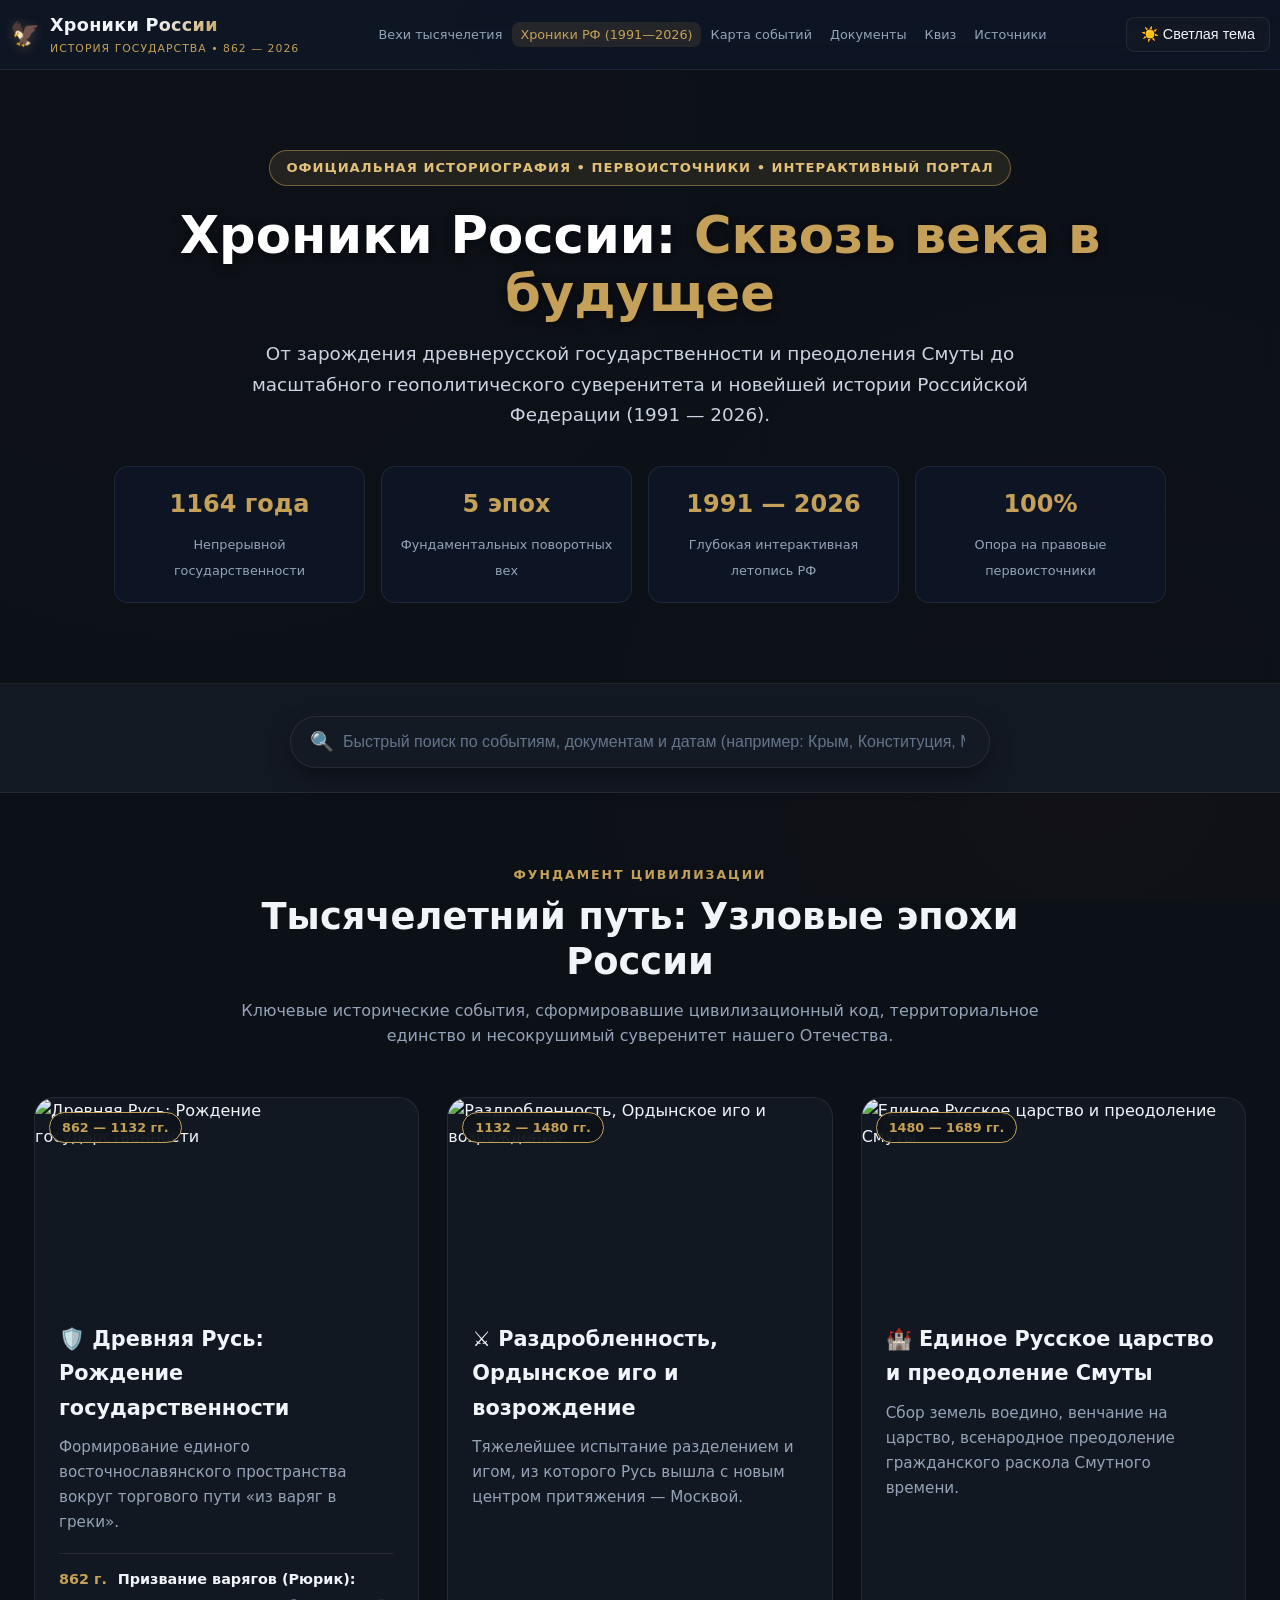
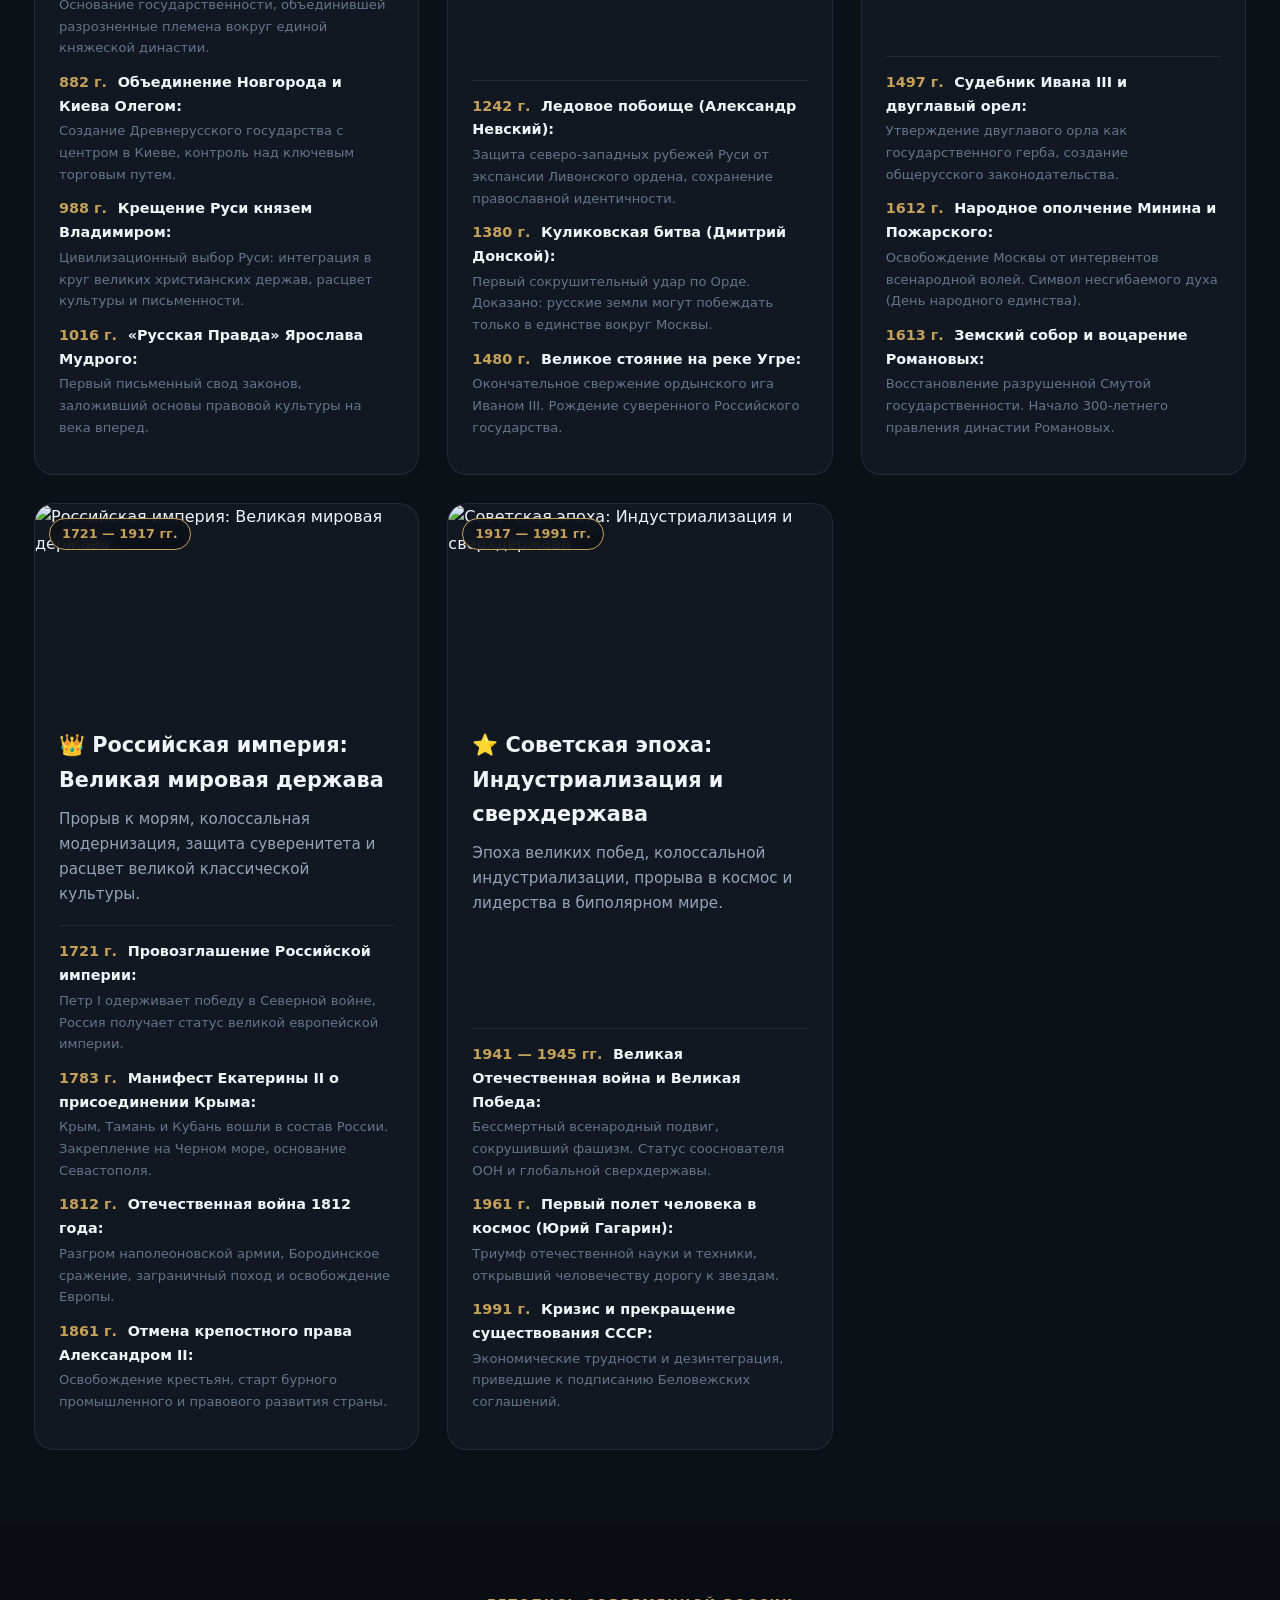
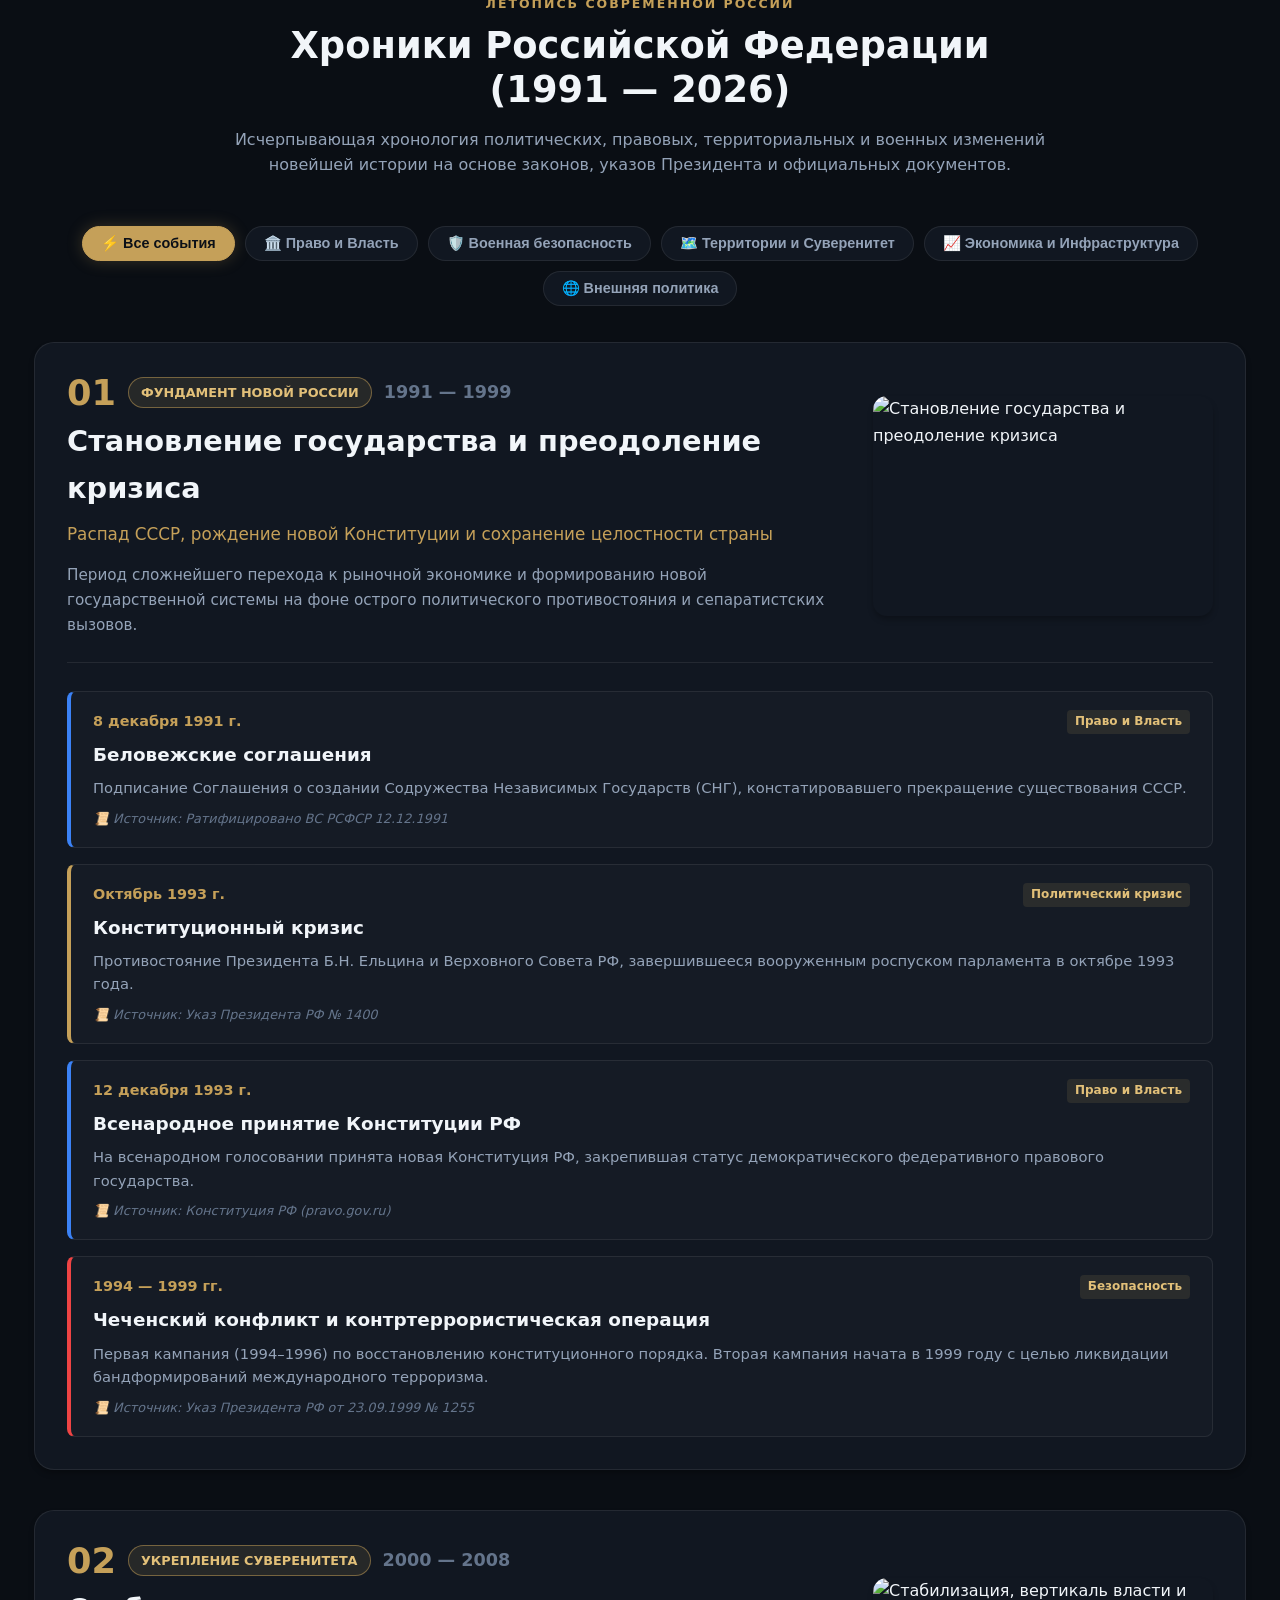
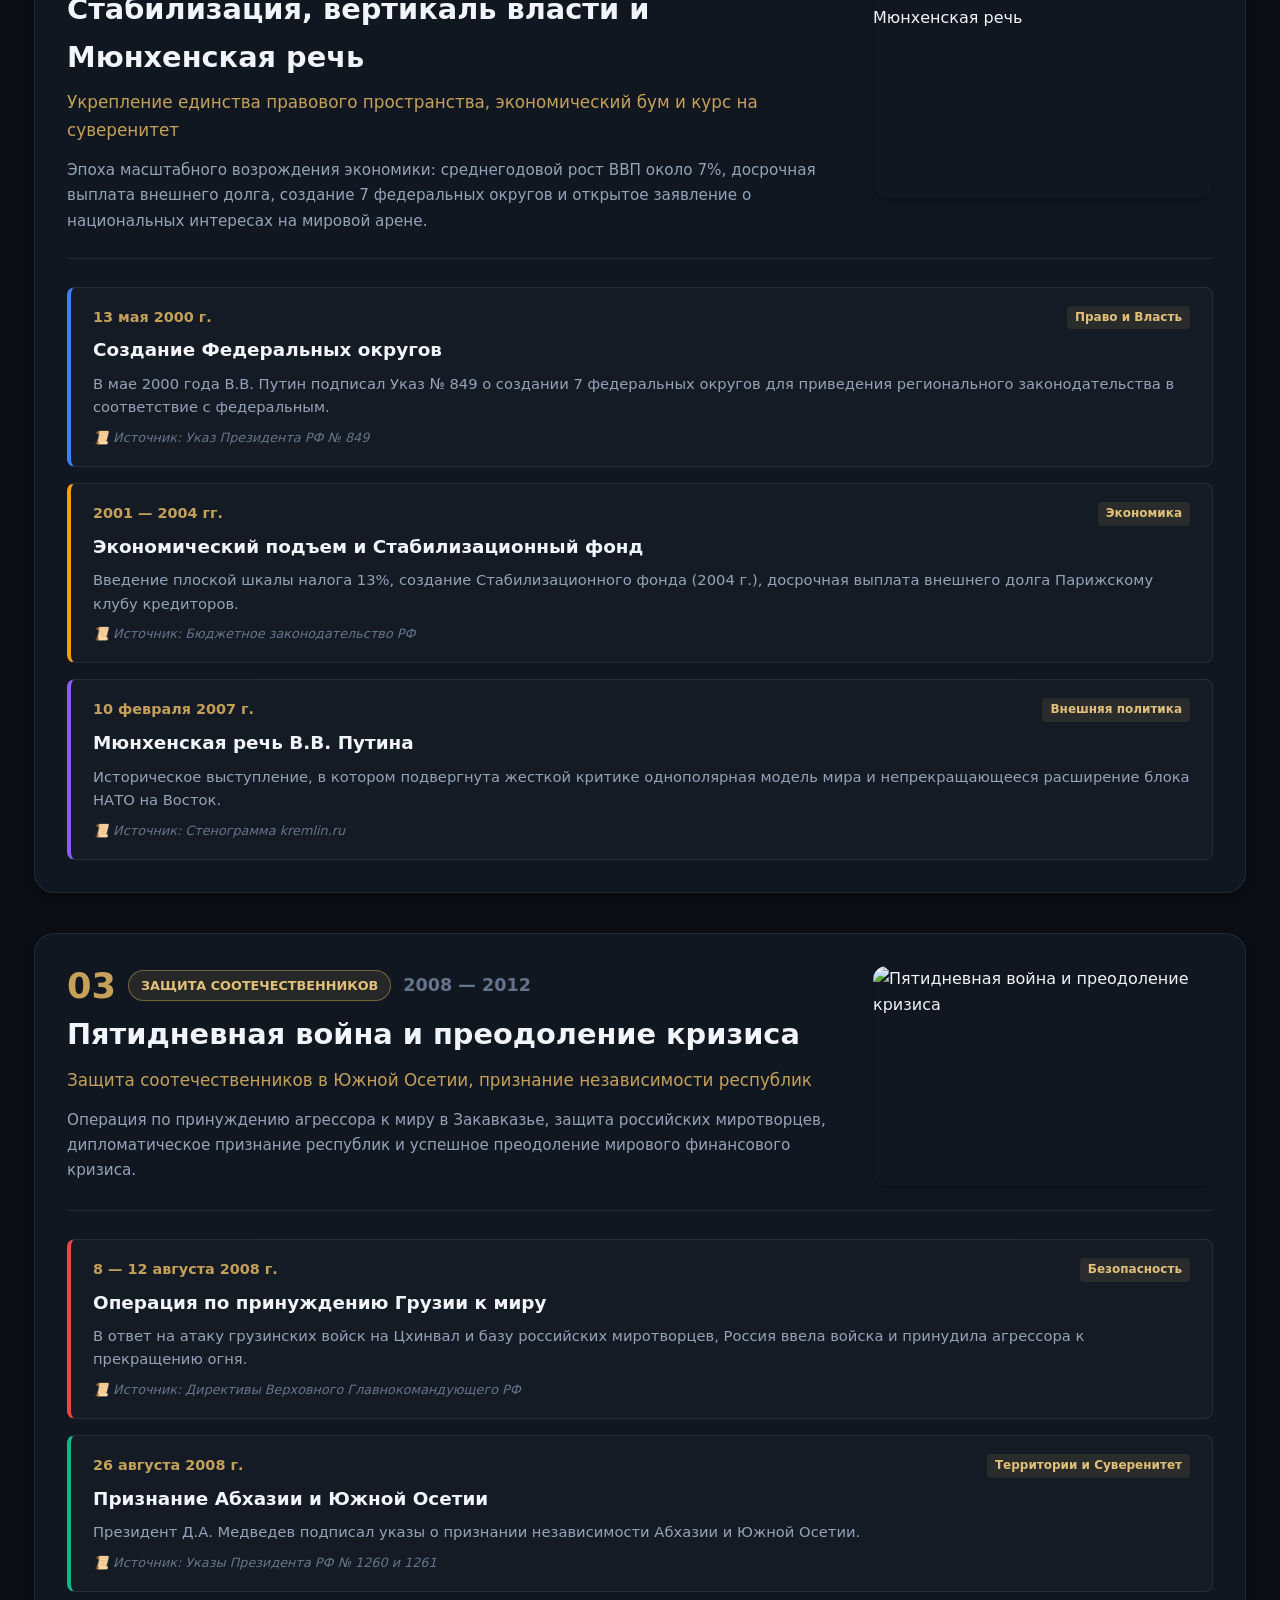
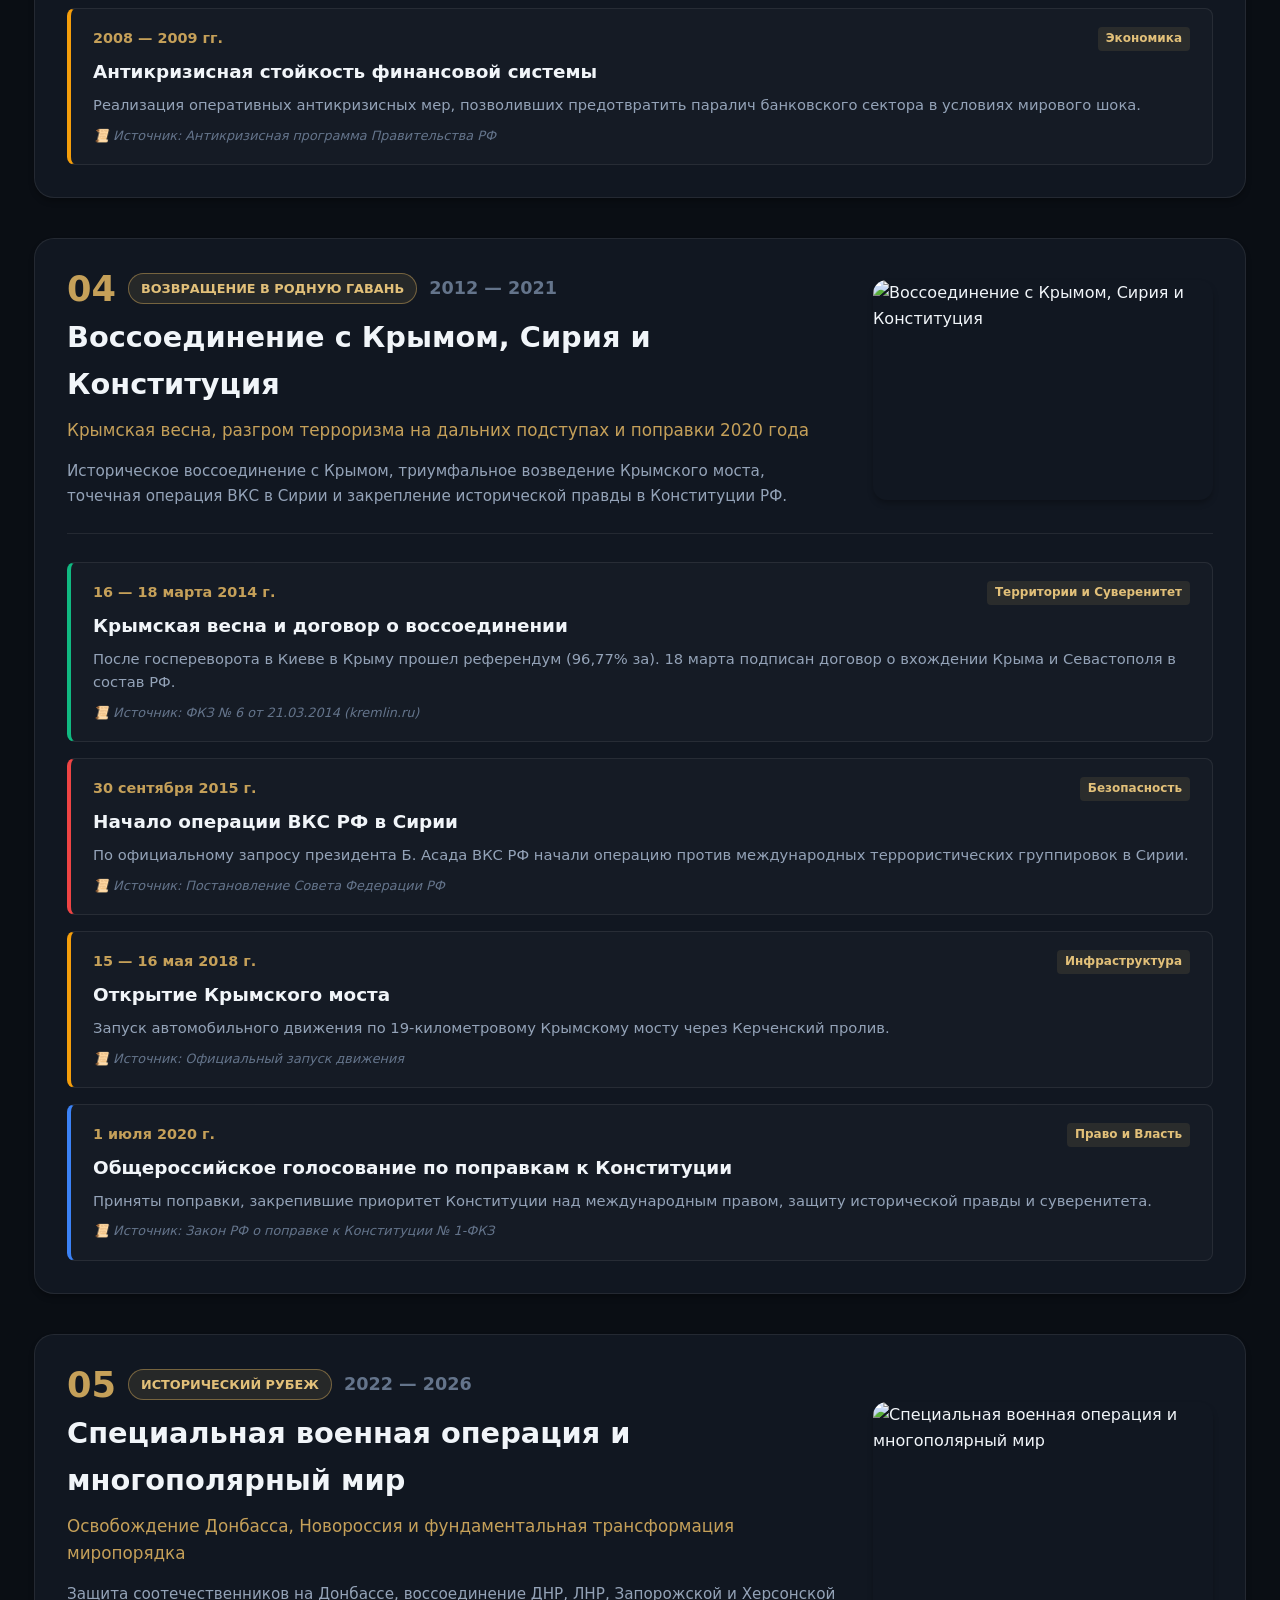
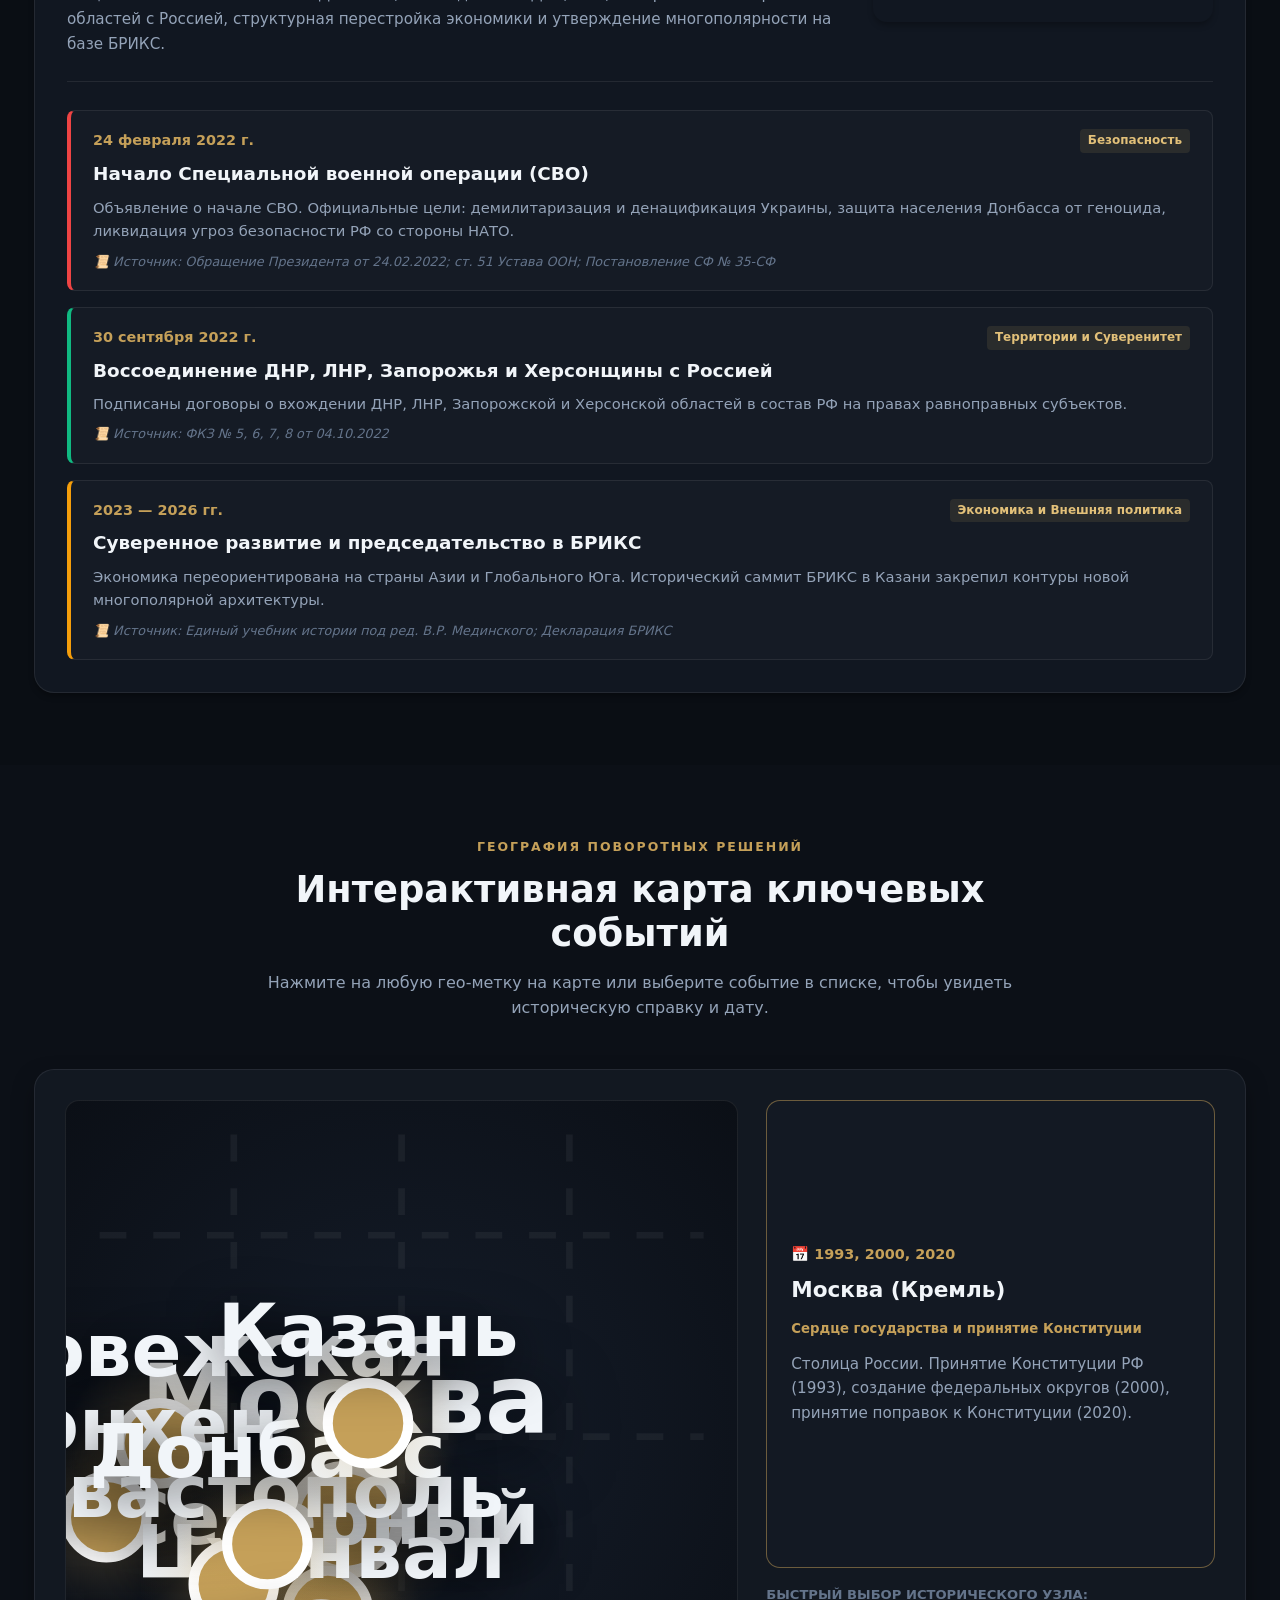
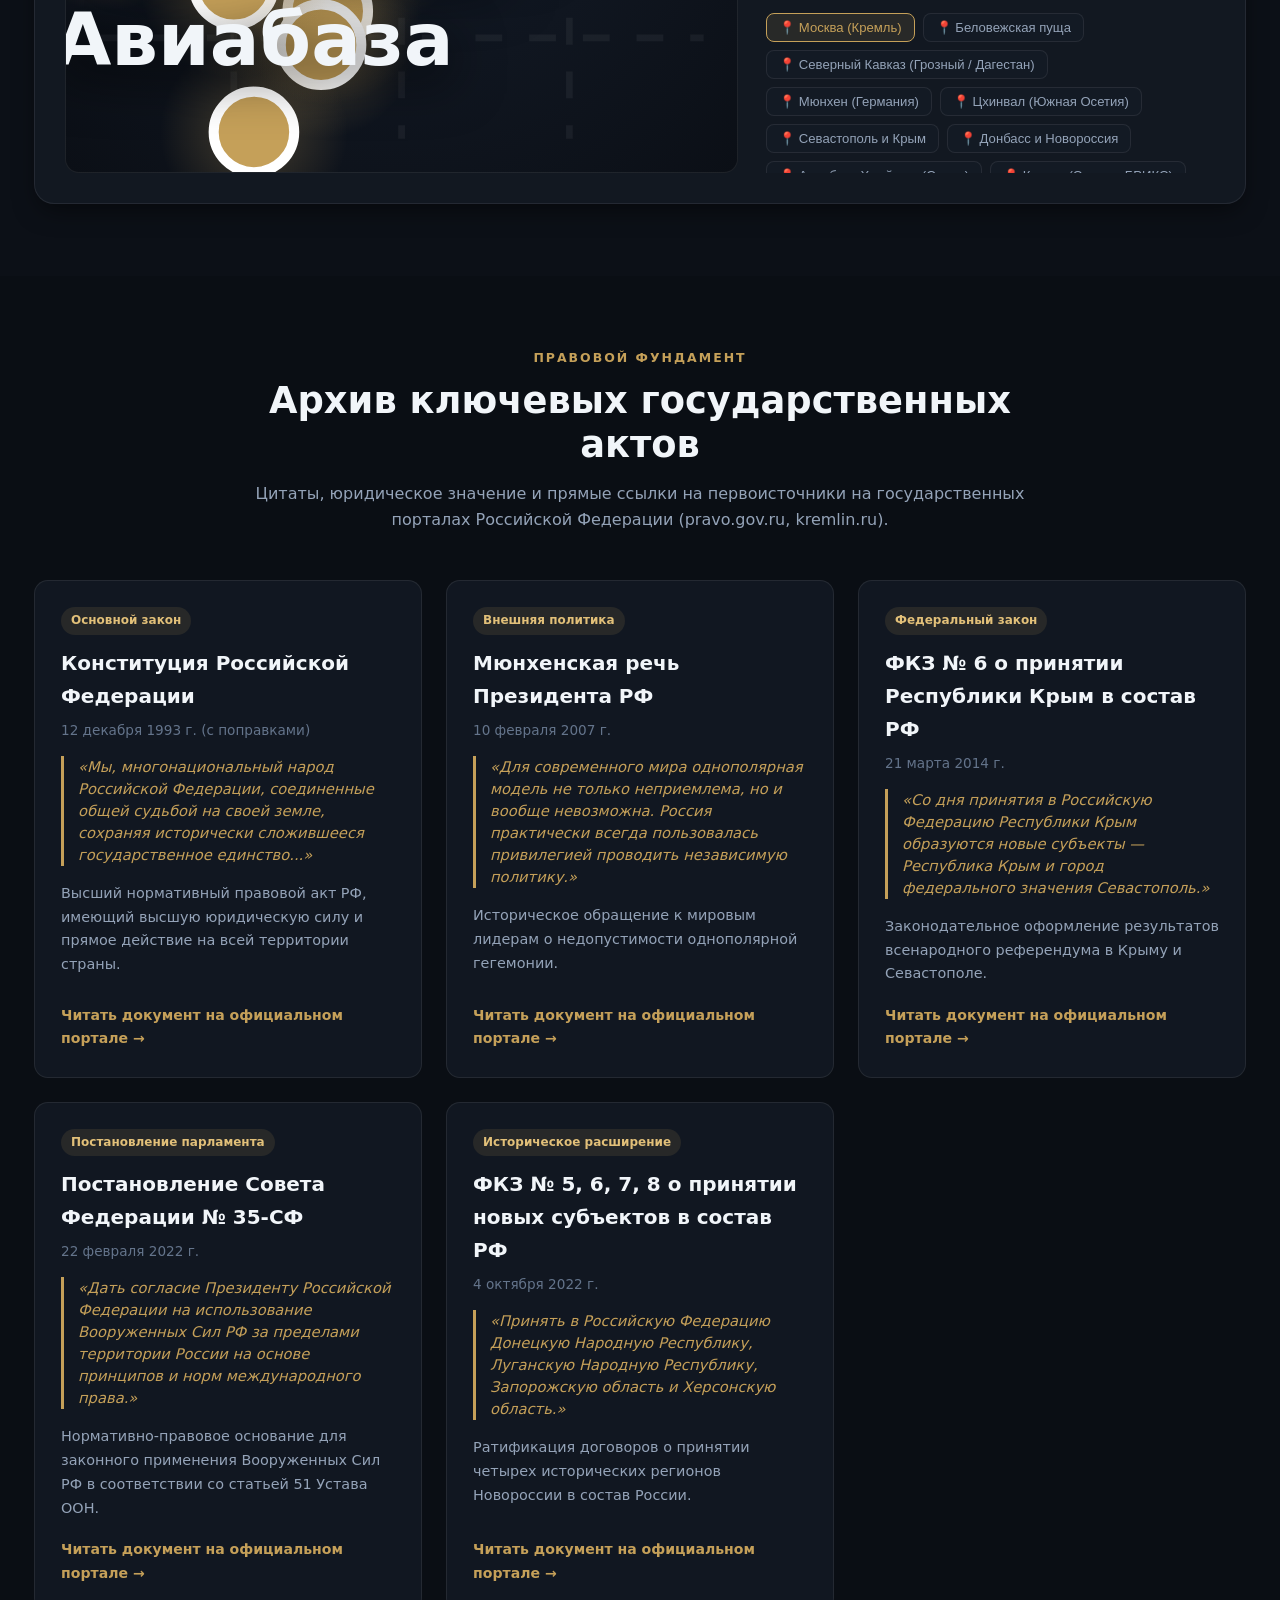
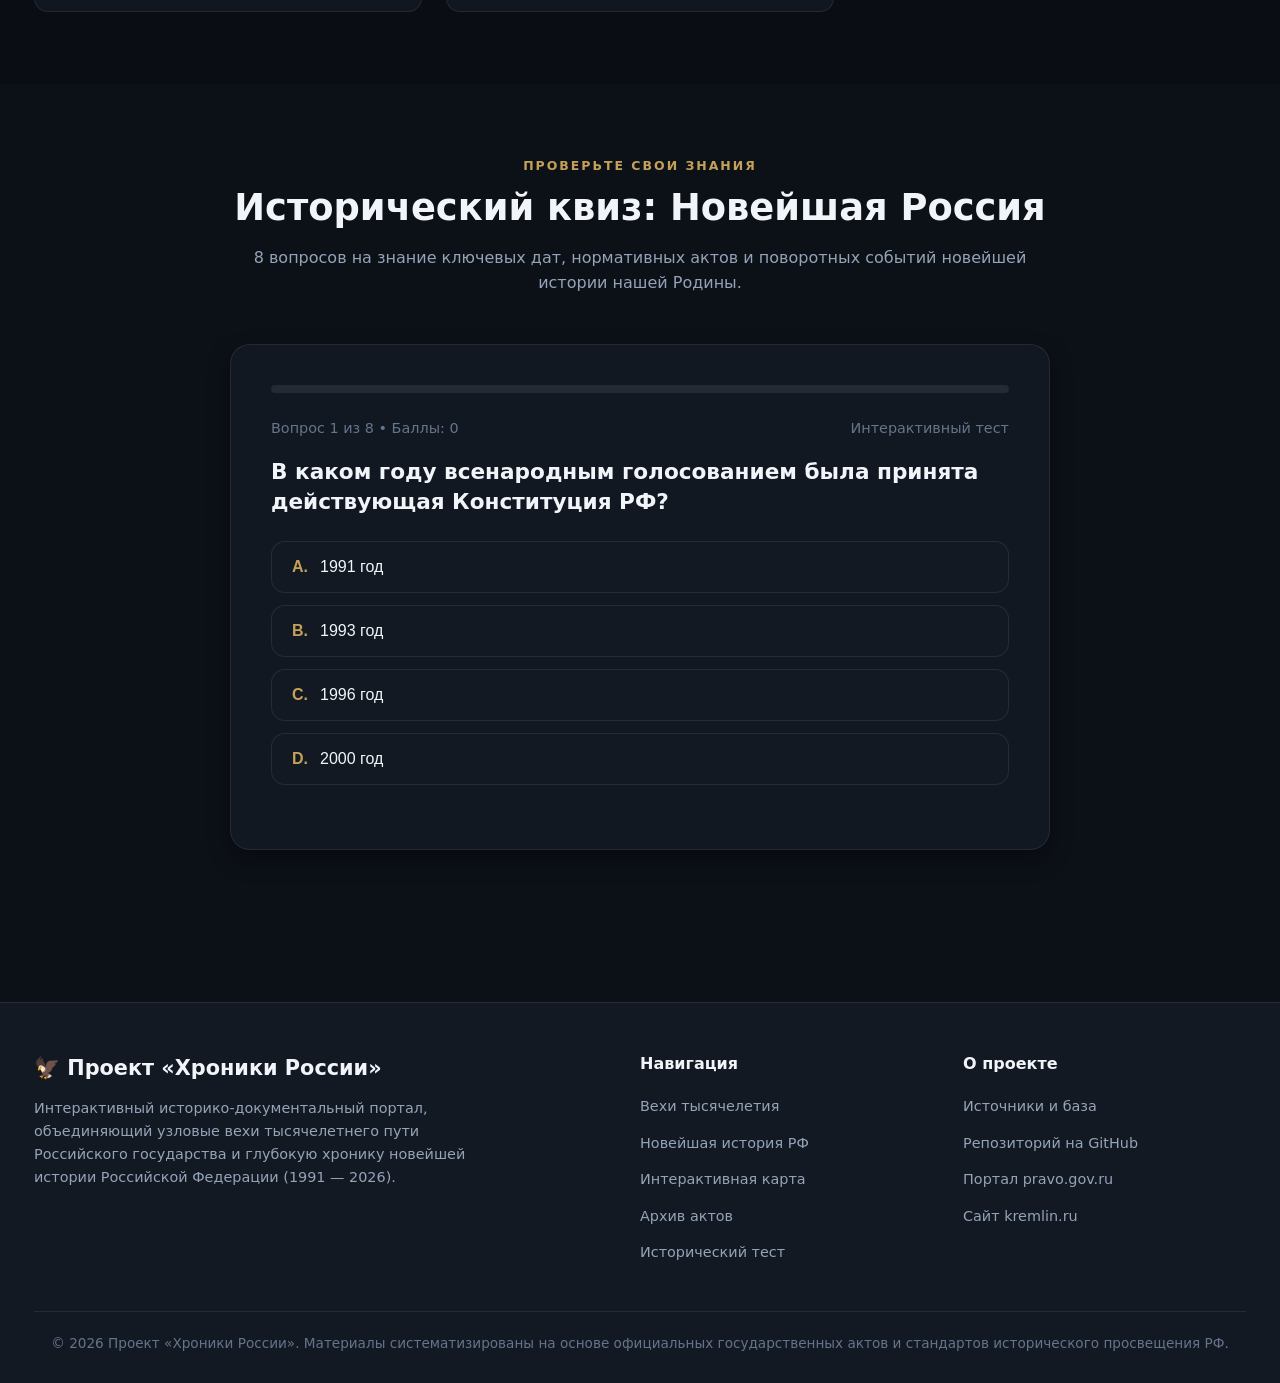
==== commit 078db13a: "fix: compact header nav, 4-col hero stats, better search styling, responsive breakpoints" ====
--- a/index.html
+++ b/index.html
@@ -115,7 +115,7 @@
     <!-- ======================================================================
          РАЗДЕЛ 2: Глубокий портал Новейшей истории РФ (1991 — 2026)
          ====================================================================== -->
-    <section id="modern" class="section" style="background: rgba(0, 0, 0, 0.15);">
+    <section id="modern" class="section">
       <div class="container">
         <div class="section-header">
           <span class="section-tag">Летопись современной России</span>
@@ -181,7 +181,7 @@
     <!-- ======================================================================
          РАЗДЕЛ 4: Архив первоисточников и государственных документов
          ====================================================================== -->
-    <section id="documents" class="section" style="background: rgba(0, 0, 0, 0.15);">
+    <section id="documents" class="section">
       <div class="container">
         <div class="section-header">
           <span class="section-tag">Правовой фундамент</span>
--- a/styles.css
+++ b/styles.css
@@ -111,36 +111,39 @@
   display: flex;
   justify-content: space-between;
   align-items: center;
-  padding: 14px 0;
+  padding: 11px 0;
+  gap: 16px;
 }
 
 .brand {
   display: flex;
   align-items: center;
-  gap: 12px;
+  gap: 10px;
   text-decoration: none;
   color: var(--text-main);
+  flex-shrink: 0;
 }
 
 .brand-icon {
-  font-size: 1.8rem;
+  font-size: 1.5rem;
   filter: drop-shadow(0 2px 6px var(--primary-glow));
 }
 
 .brand-title {
-  font-size: 1.35rem;
-  font-weight: 700;
-  letter-spacing: 0.5px;
+  font-size: 1.1rem;
+  font-weight: 700;
+  letter-spacing: 0.3px;
   background: linear-gradient(135deg, var(--text-main) 60%, var(--primary) 100%);
   -webkit-background-clip: text;
   -webkit-text-fill-color: transparent;
+  white-space: nowrap;
 }
 
 .brand-subtitle {
-  font-size: 0.75rem;
+  font-size: 0.68rem;
   color: var(--primary);
   text-transform: uppercase;
-  letter-spacing: 1.5px;
+  letter-spacing: 1px;
   display: block;
 }
 
@@ -148,17 +151,19 @@
   list-style: none;
   display: flex;
   align-items: center;
-  gap: 20px;
+  gap: 2px;
+  flex-wrap: nowrap;
 }
 
 .nav-links a {
   color: var(--text-muted);
   text-decoration: none;
   font-weight: 500;
-  font-size: 0.95rem;
-  padding: 6px 10px;
+  font-size: 0.8rem;
+  padding: 5px 8px;
   border-radius: var(--radius-sm);
   transition: var(--transition);
+  white-space: nowrap;
 }
 
 .nav-links a:hover,
@@ -218,7 +223,8 @@
 .hero-content {
   position: relative;
   z-index: 10;
-  max-width: 900px;
+  max-width: 1100px;
+  width: 100%;
   text-align: center;
 }
 
@@ -231,7 +237,7 @@
   color: var(--badge-text);
   padding: 6px 16px;
   border-radius: 50px;
-  font-size: 0.85rem;
+  font-size: 0.82rem;
   font-weight: 600;
   margin-bottom: 20px;
   text-transform: uppercase;
@@ -239,10 +245,10 @@
 }
 
 .hero h1 {
-  font-size: clamp(2.2rem, 5vw, 3.8rem);
+  font-size: clamp(1.8rem, 4vw, 3.2rem);
   font-weight: 800;
   line-height: 1.15;
-  margin-bottom: 18px;
+  margin-bottom: 16px;
   color: #ffffff;
   text-shadow: 0 2px 10px rgba(0,0,0,0.5);
 }
@@ -252,15 +258,15 @@
 }
 
 .hero-lead {
-  font-size: clamp(1.05rem, 2vw, 1.25rem);
+  font-size: clamp(0.95rem, 1.8vw, 1.15rem);
   color: #cbd5e1;
-  max-width: 780px;
+  max-width: 800px;
   margin: 0 auto 30px;
 }
 
 .hero-stats {
   display: grid;
-  grid-template-columns: repeat(auto-fit, minmax(180px, 1fr));
+  grid-template-columns: repeat(4, 1fr);
   gap: 16px;
   margin-top: 36px;
 }
@@ -269,7 +275,7 @@
   background: rgba(15, 23, 42, 0.7);
   backdrop-filter: blur(12px);
   border: 1px solid var(--border-color);
-  padding: 18px;
+  padding: 18px 12px;
   border-radius: var(--radius-md);
   transition: var(--transition);
 }
@@ -280,15 +286,17 @@
 }
 
 .stat-value {
-  font-size: 1.8rem;
+  font-size: 1.5rem;
   font-weight: 800;
   color: var(--primary);
   display: block;
+  margin-bottom: 6px;
 }
 
 .stat-label {
-  font-size: 0.85rem;
+  font-size: 0.8rem;
   color: var(--text-muted);
+  line-height: 1.3;
 }
 
 /* ==========================================================================
@@ -296,18 +304,20 @@
    ========================================================================== */
 
 .search-section {
-  padding: 24px 0 10px;
+  padding: 32px 0 24px;
+  background: var(--bg-secondary);
+  border-bottom: 1px solid var(--border-color);
 }
 
 .search-box {
   position: relative;
-  max-width: 650px;
+  max-width: 700px;
   margin: 0 auto;
 }
 
 .search-input {
   width: 100%;
-  padding: 14px 20px 14px 48px;
+  padding: 16px 24px 16px 52px;
   background: var(--bg-card);
   border: 1px solid var(--border-color);
   border-radius: 50px;
@@ -315,21 +325,26 @@
   font-size: 1rem;
   outline: none;
   transition: var(--transition);
-  box-shadow: var(--shadow-sm);
+  box-shadow: var(--shadow-md);
+}
+
+.search-input::placeholder {
+  color: var(--text-dim);
 }
 
 .search-input:focus {
   border-color: var(--primary);
-  box-shadow: 0 0 15px var(--primary-glow);
+  box-shadow: 0 0 20px var(--primary-glow), var(--shadow-md);
 }
 
 .search-icon {
   position: absolute;
-  left: 18px;
+  left: 20px;
   top: 50%;
   transform: translateY(-50%);
   color: var(--text-dim);
-  font-size: 1.1rem;
+  font-size: 1.2rem;
+  pointer-events: none;
 }
 
 /* ==========================================================================
@@ -337,35 +352,41 @@
    ========================================================================== */
 
 .section {
-  padding: 60px 0;
+  padding: 72px 0;
+}
+
+.section:nth-child(even) {
+  background: rgba(0, 0, 0, 0.15);
 }
 
 .section-header {
   text-align: center;
-  max-width: 800px;
-  margin: 0 auto 40px;
+  max-width: 820px;
+  margin: 0 auto 48px;
 }
 
 .section-tag {
   color: var(--primary);
   text-transform: uppercase;
-  font-size: 0.85rem;
-  font-weight: 700;
-  letter-spacing: 1.5px;
-  margin-bottom: 8px;
+  font-size: 0.78rem;
+  font-weight: 700;
+  letter-spacing: 2px;
+  margin-bottom: 10px;
   display: block;
 }
 
 .section-title {
-  font-size: clamp(1.8rem, 3.5vw, 2.5rem);
+  font-size: clamp(1.6rem, 3vw, 2.3rem);
   font-weight: 800;
-  margin-bottom: 12px;
+  margin-bottom: 14px;
   color: var(--text-main);
+  line-height: 1.2;
 }
 
 .section-desc {
-  font-size: 1.05rem;
+  font-size: 1rem;
   color: var(--text-muted);
+  line-height: 1.6;
 }
 
 /* ==========================================================================
@@ -1070,6 +1091,16 @@
    Адаптивность (Mobile & Tablet)
    ========================================================================== */
 
+@media (max-width: 1100px) {
+  .nav-links {
+    gap: 0px;
+  }
+  .nav-links a {
+    font-size: 0.75rem;
+    padding: 4px 6px;
+  }
+}
+
 @media (max-width: 992px) {
   .period-header {
     grid-template-columns: 1fr;
@@ -1084,6 +1115,9 @@
     grid-template-columns: 1fr;
     gap: 30px;
   }
+  .hero-stats {
+    grid-template-columns: repeat(2, 1fr);
+  }
 }
 
 @media (max-width: 768px) {
@@ -1102,4 +1136,28 @@
   .period-block {
     padding: 20px;
   }
-}
+  .hero-stats {
+    grid-template-columns: repeat(2, 1fr);
+  }
+  .hero {
+    min-height: 400px;
+    padding: 50px 16px;
+  }
+  .filter-bar {
+    gap: 6px;
+  }
+  .filter-btn {
+    font-size: 0.82rem;
+    padding: 6px 12px;
+  }
+}
+
+@media (max-width: 480px) {
+  .hero-stats {
+    grid-template-columns: 1fr 1fr;
+  }
+  .stat-value {
+    font-size: 1.2rem;
+  }
+}
+
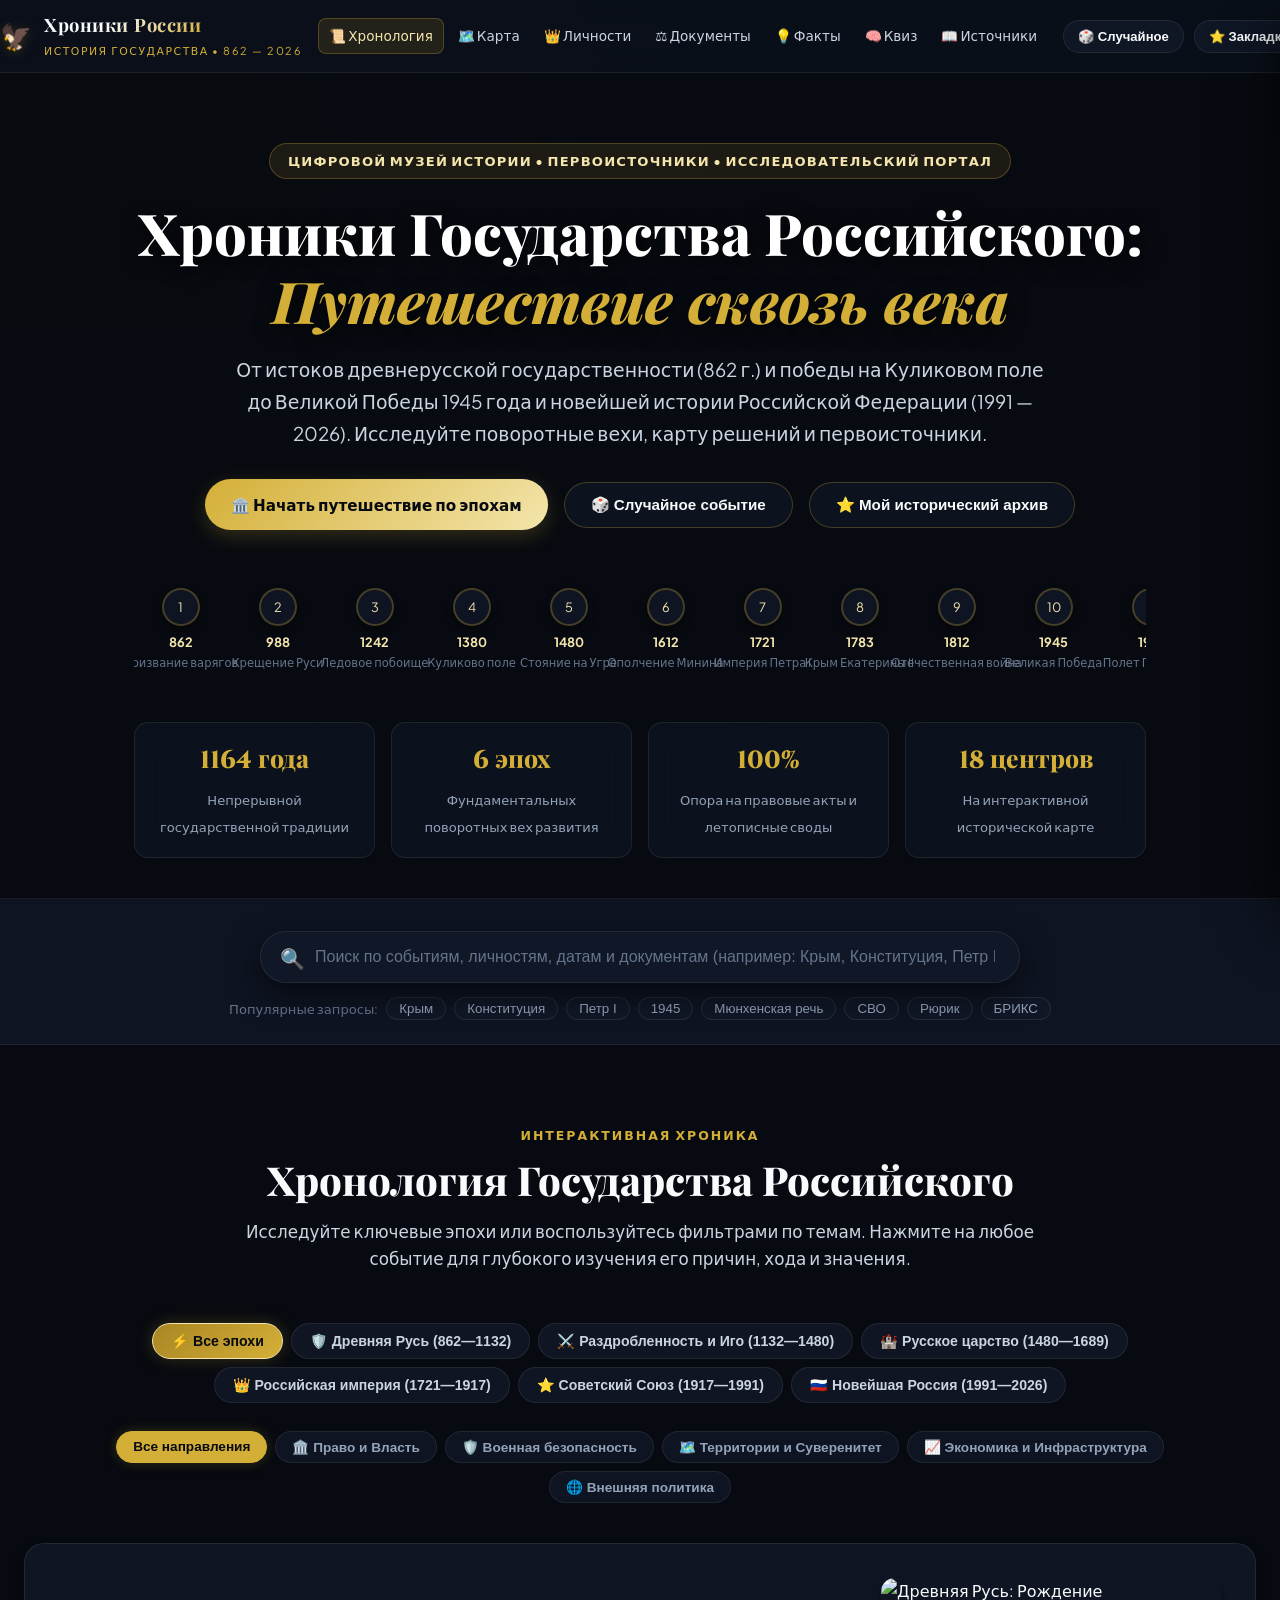
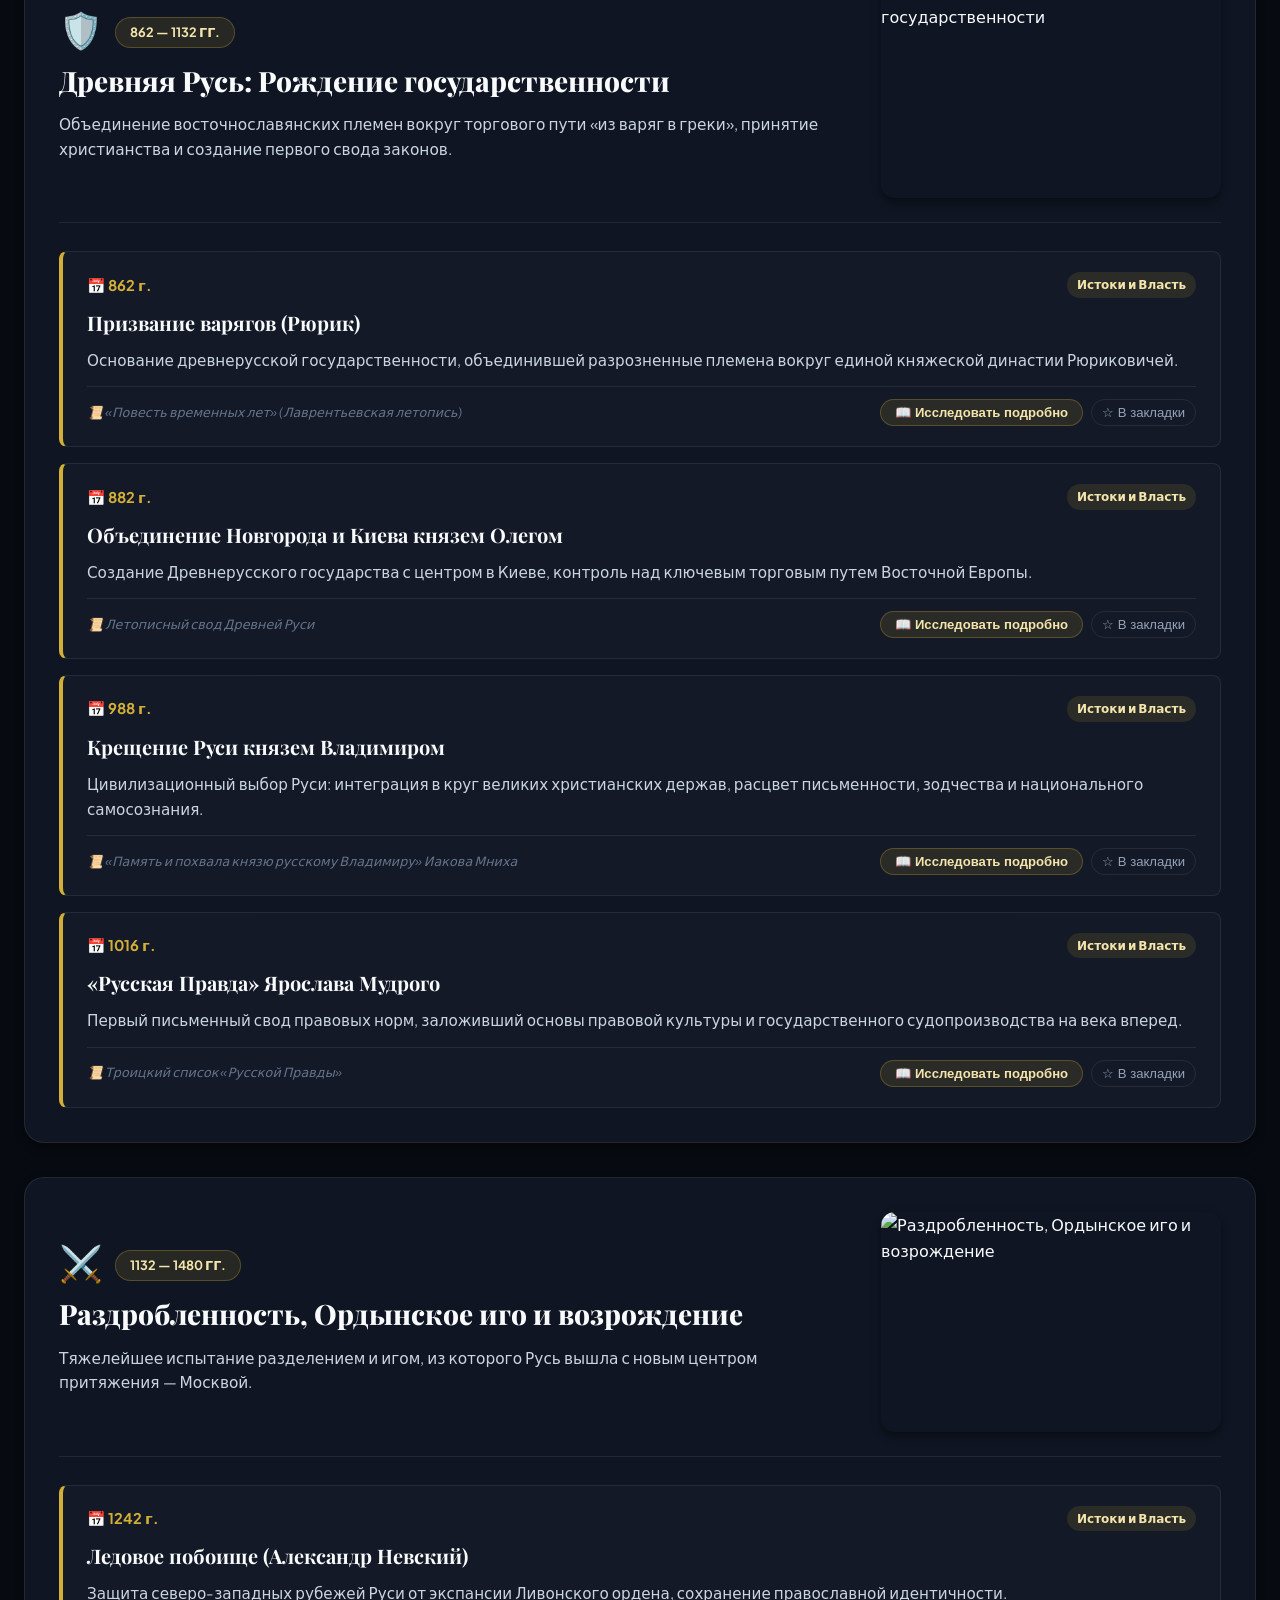
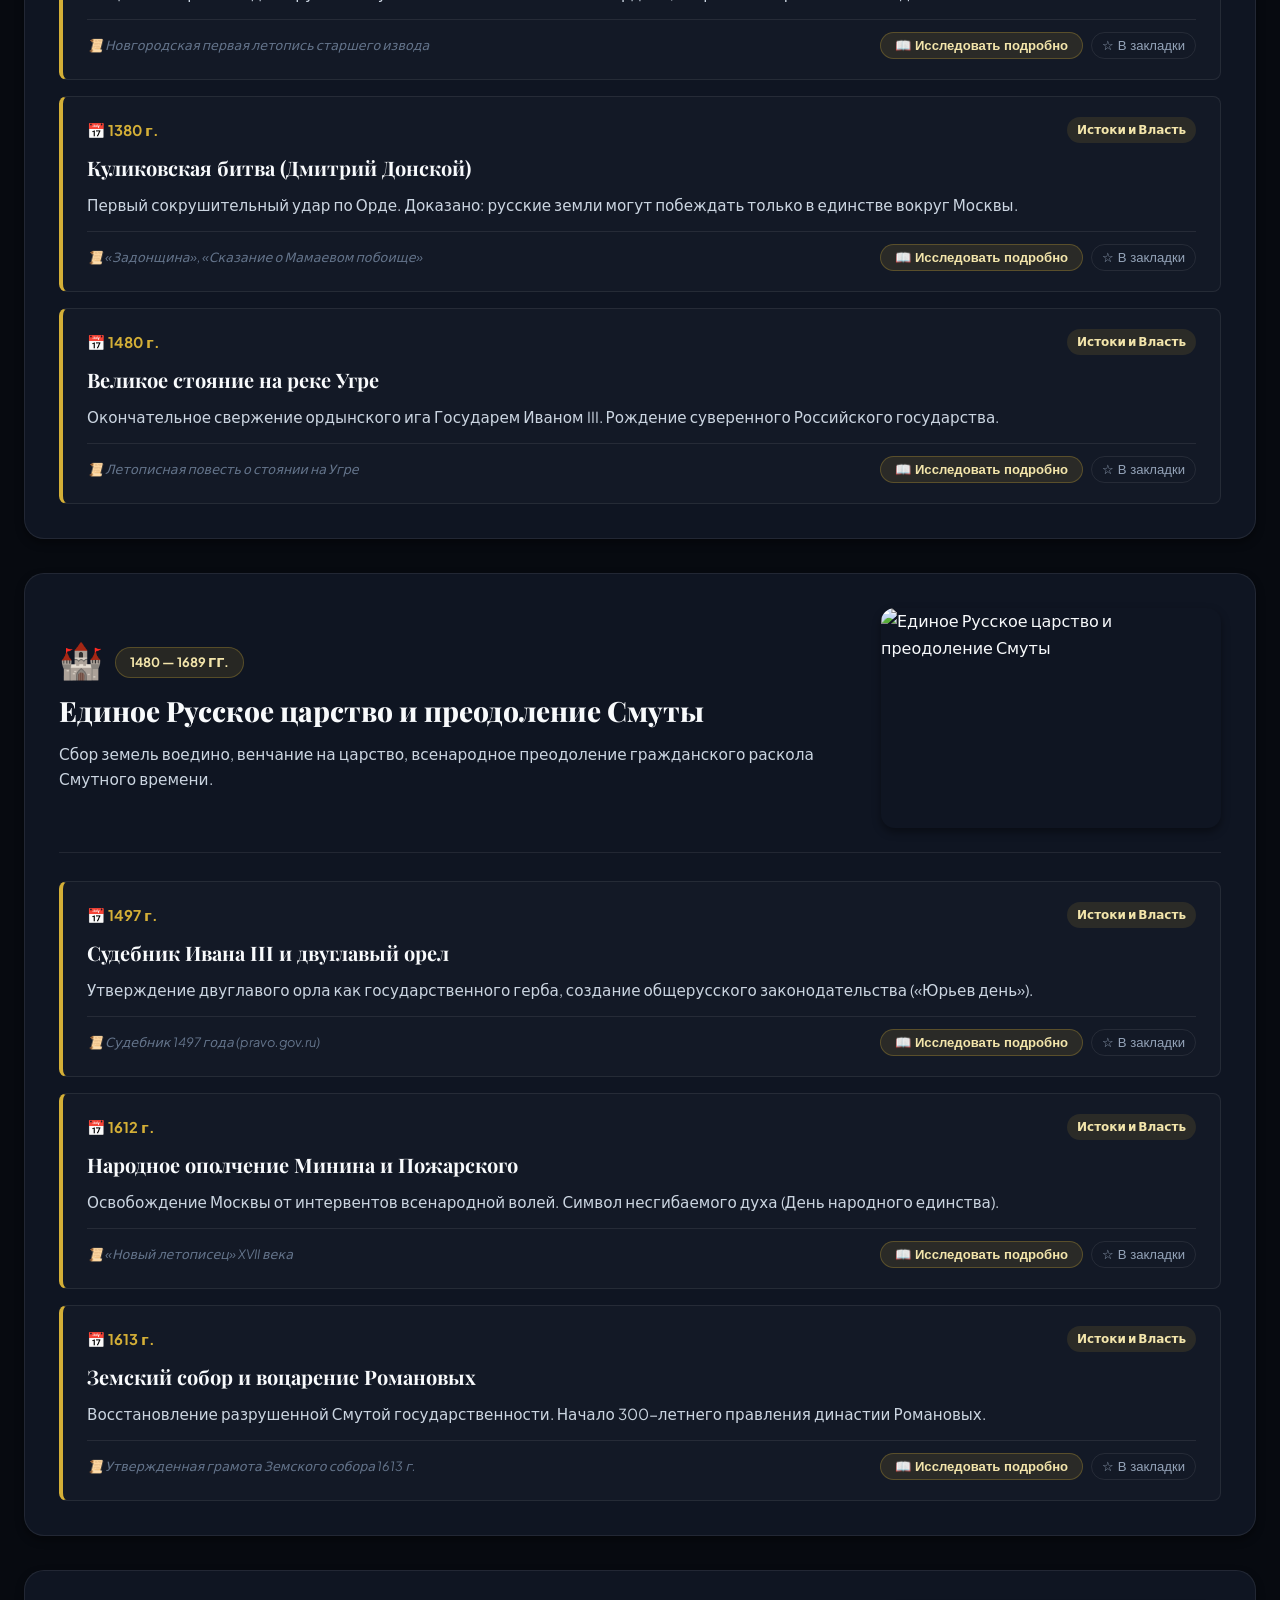
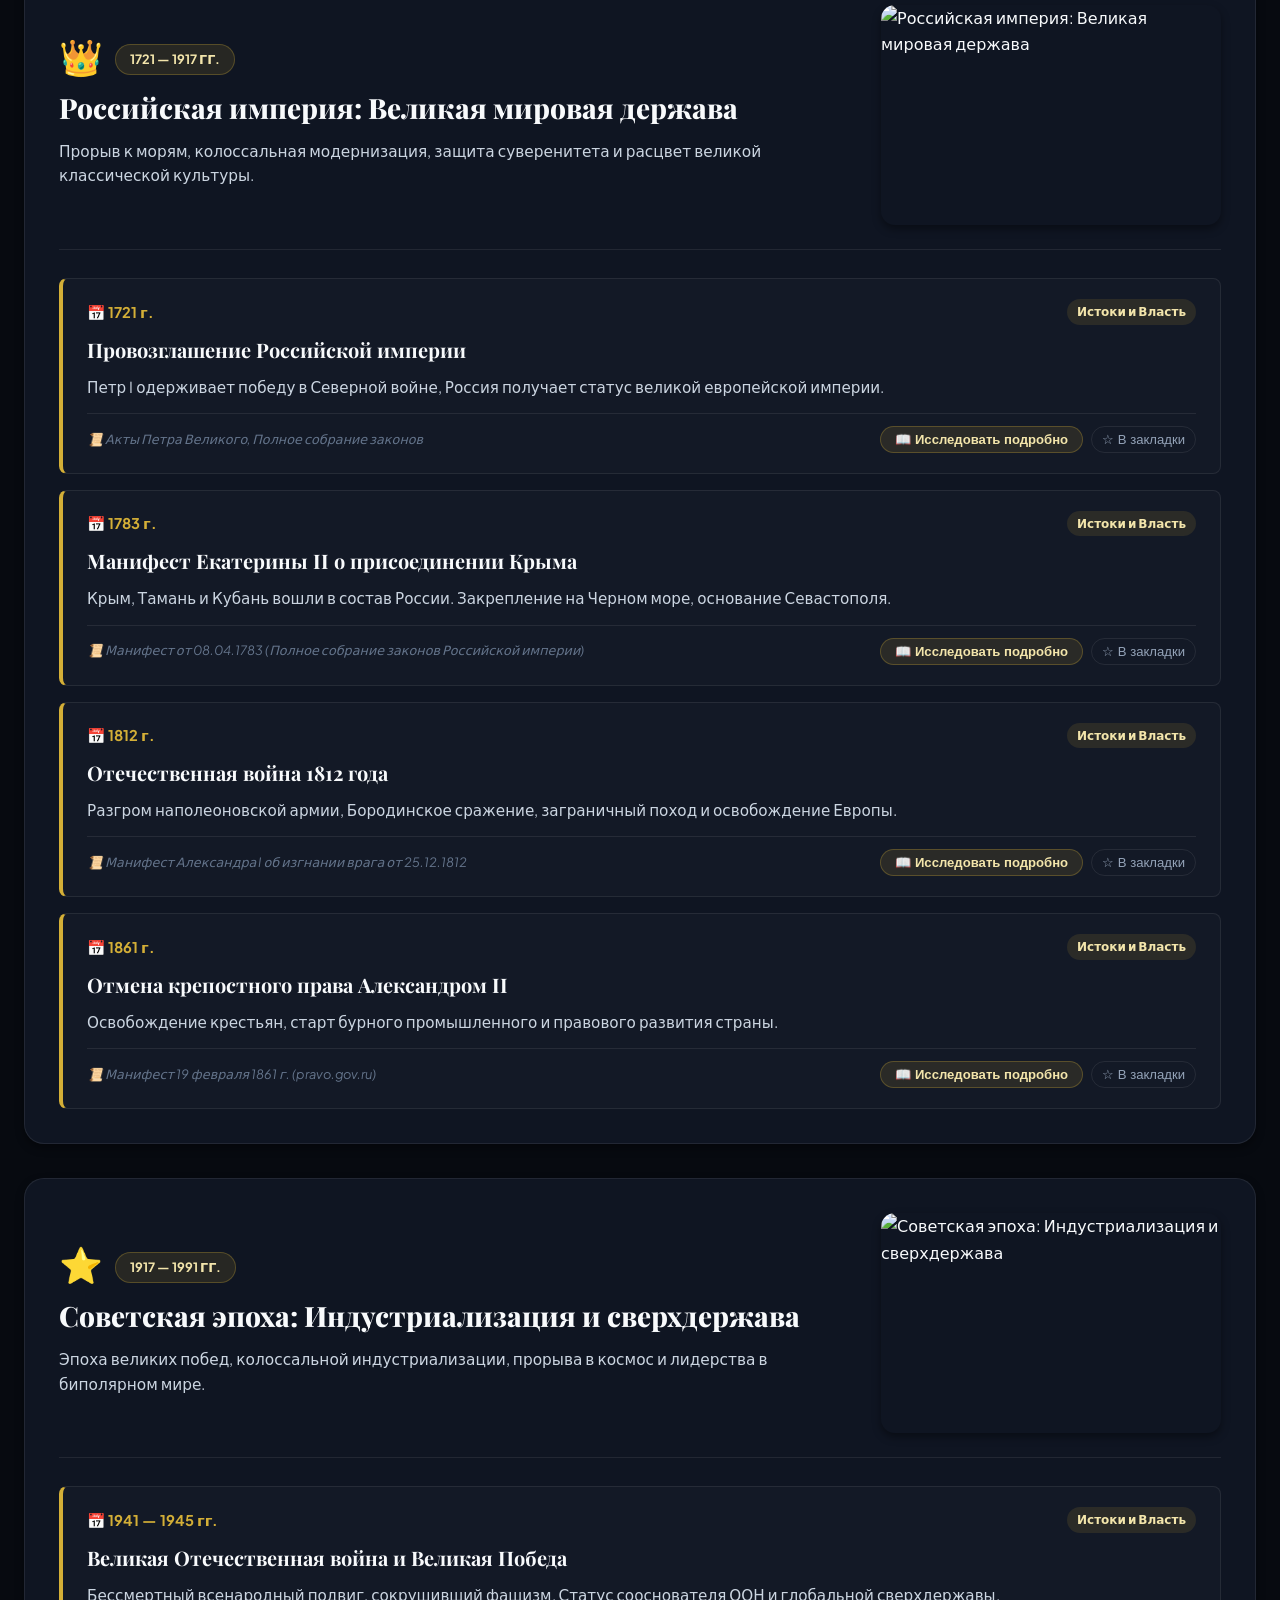
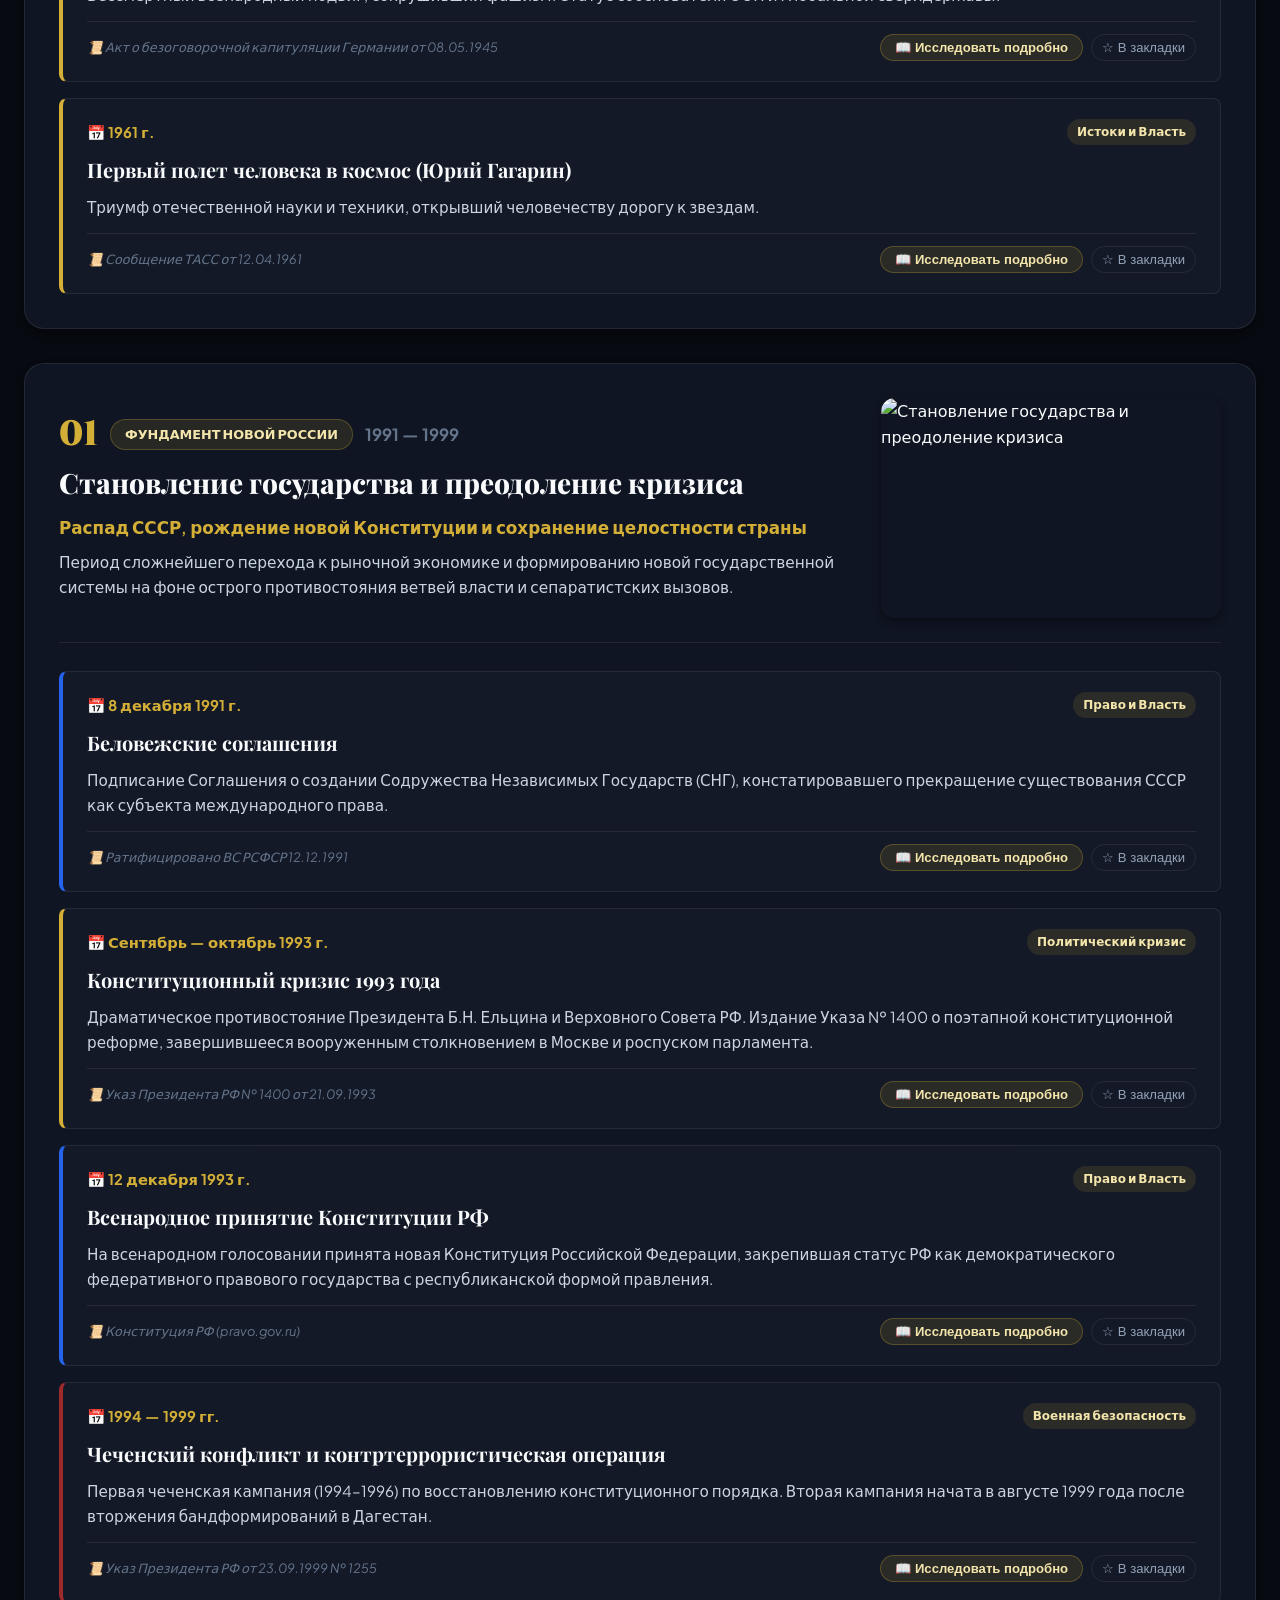
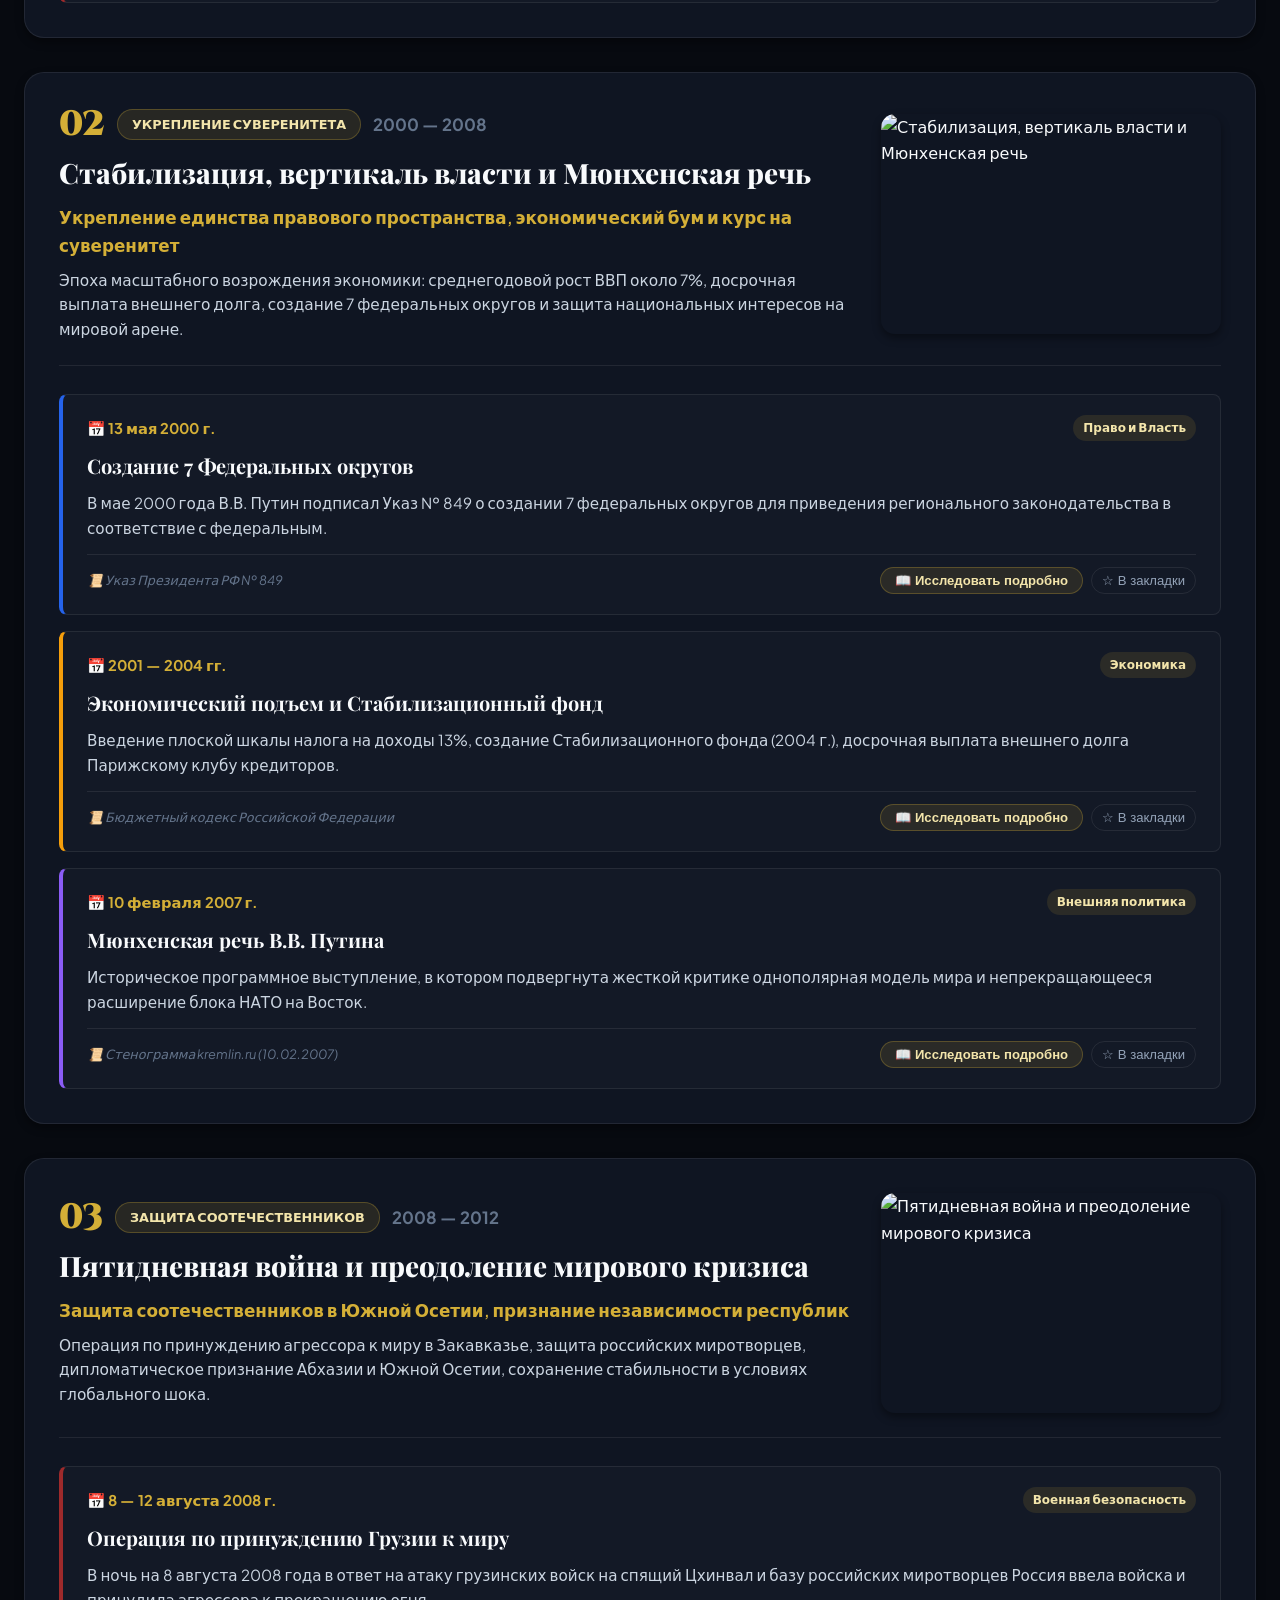
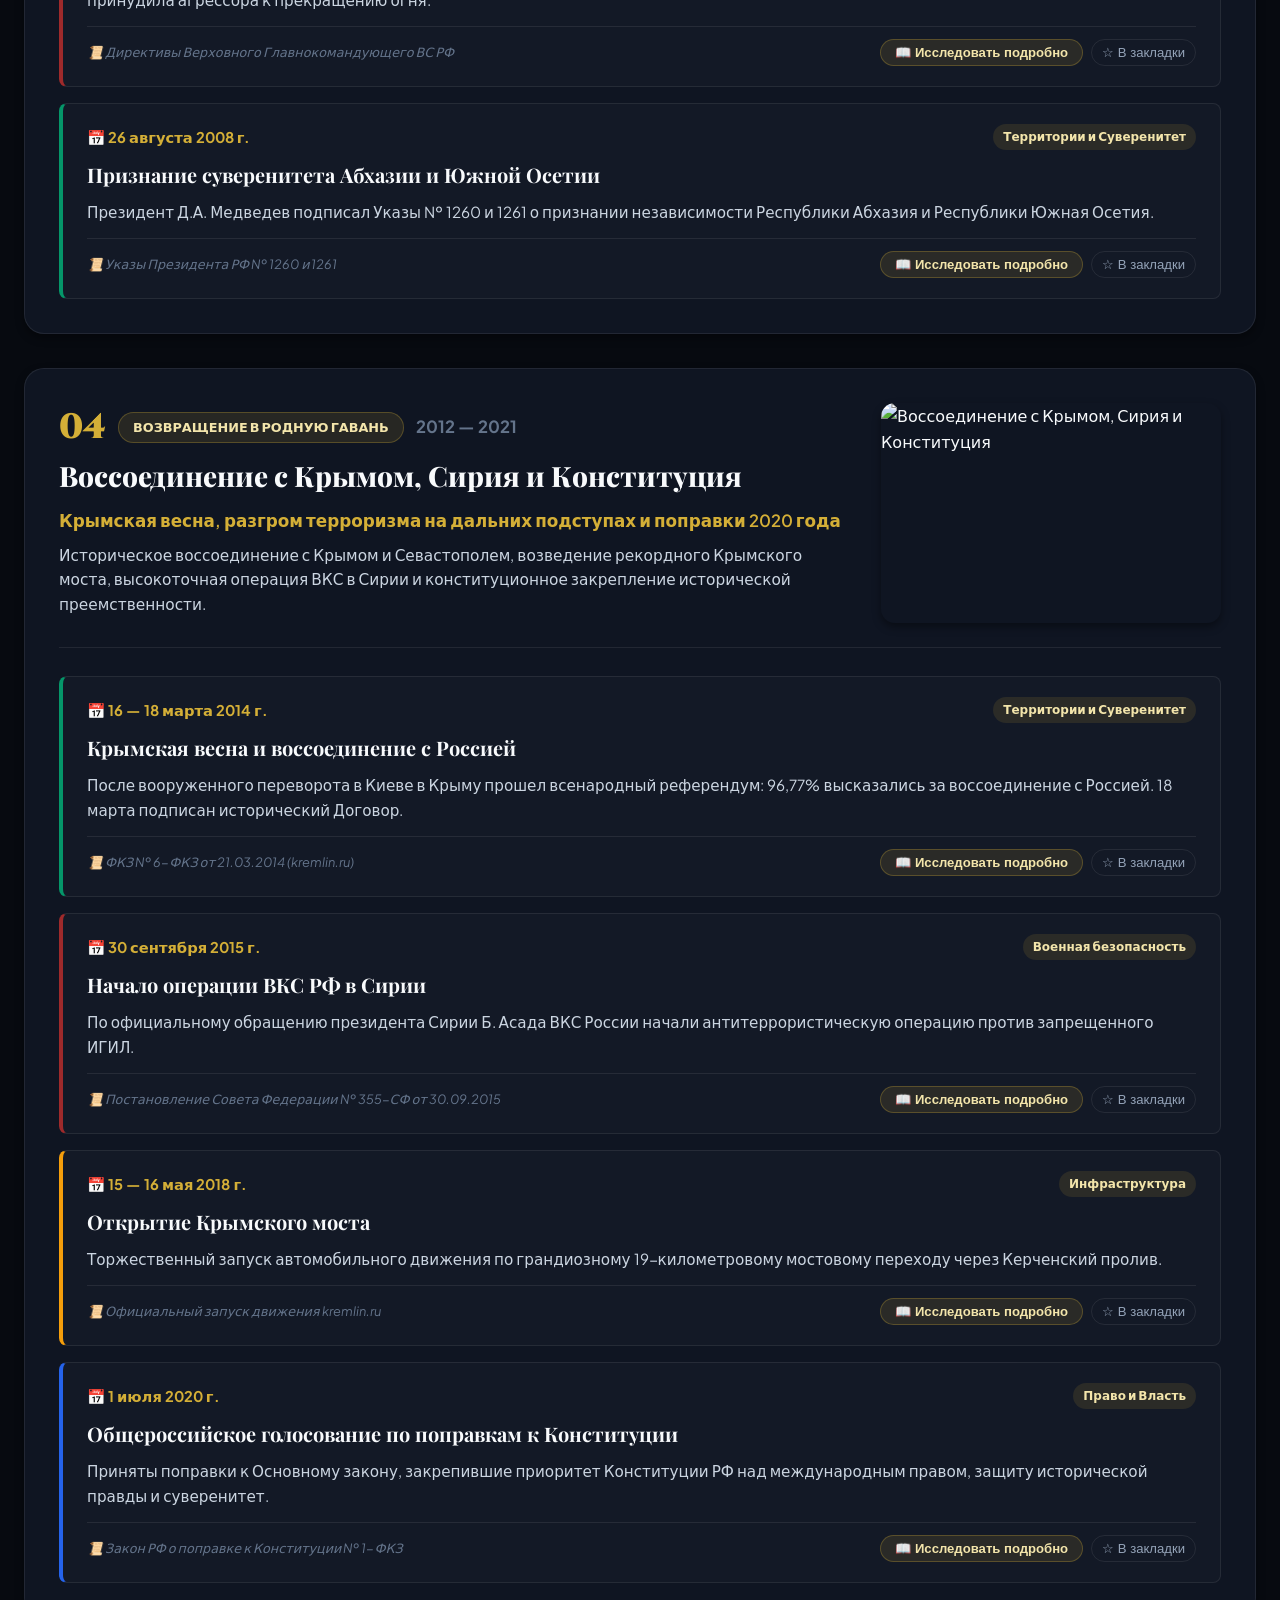
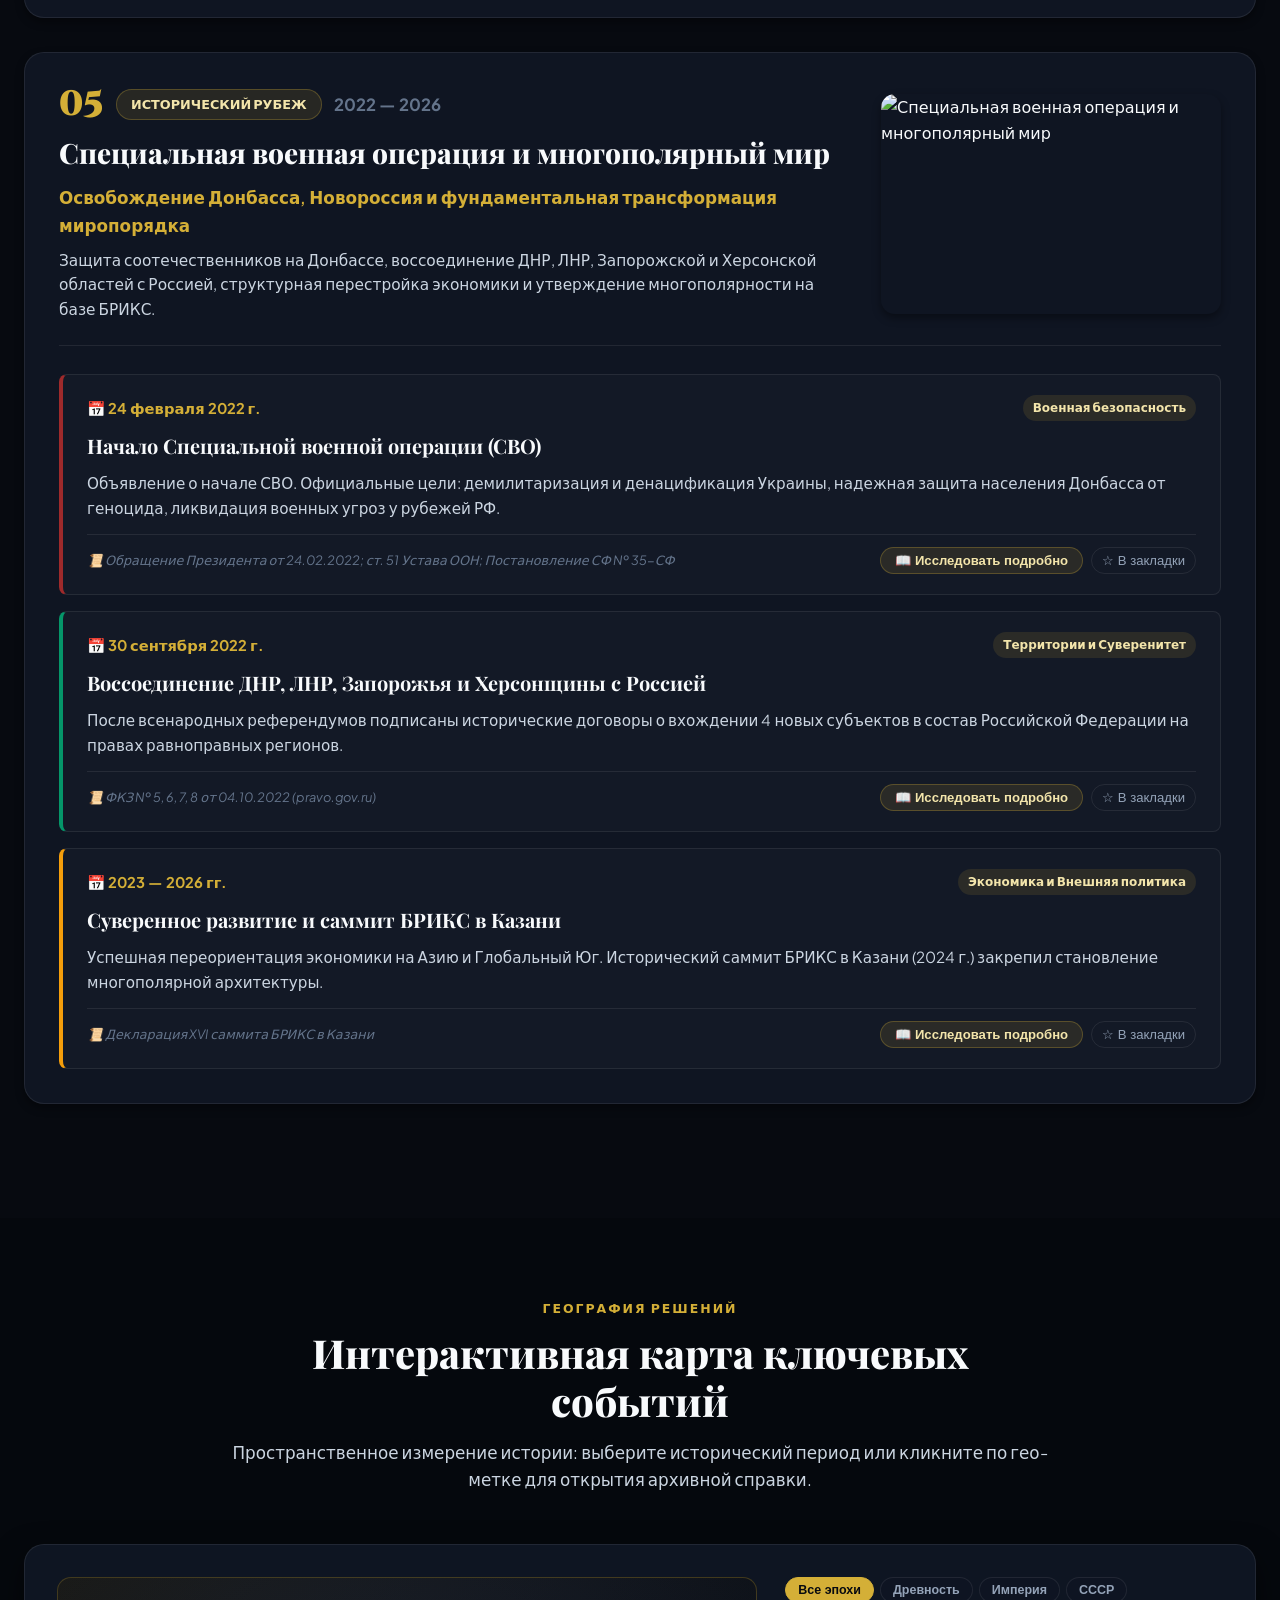
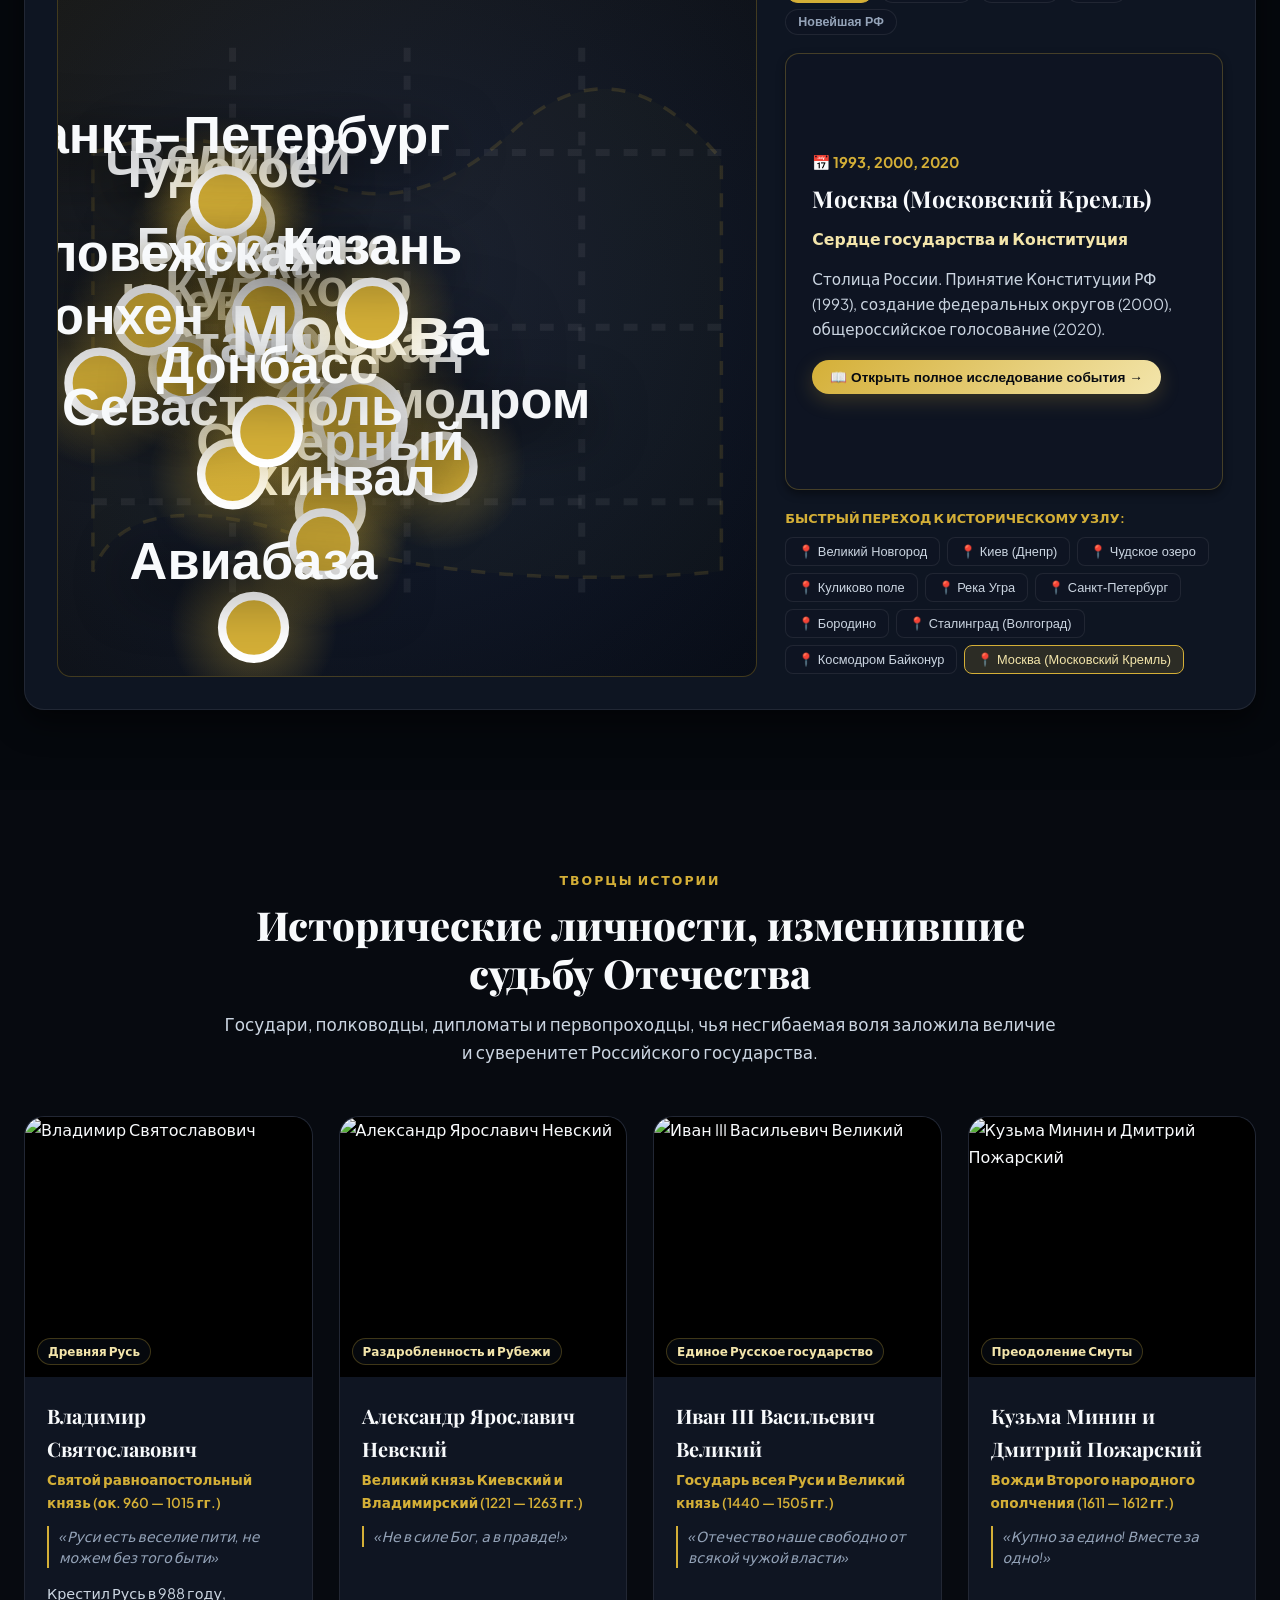
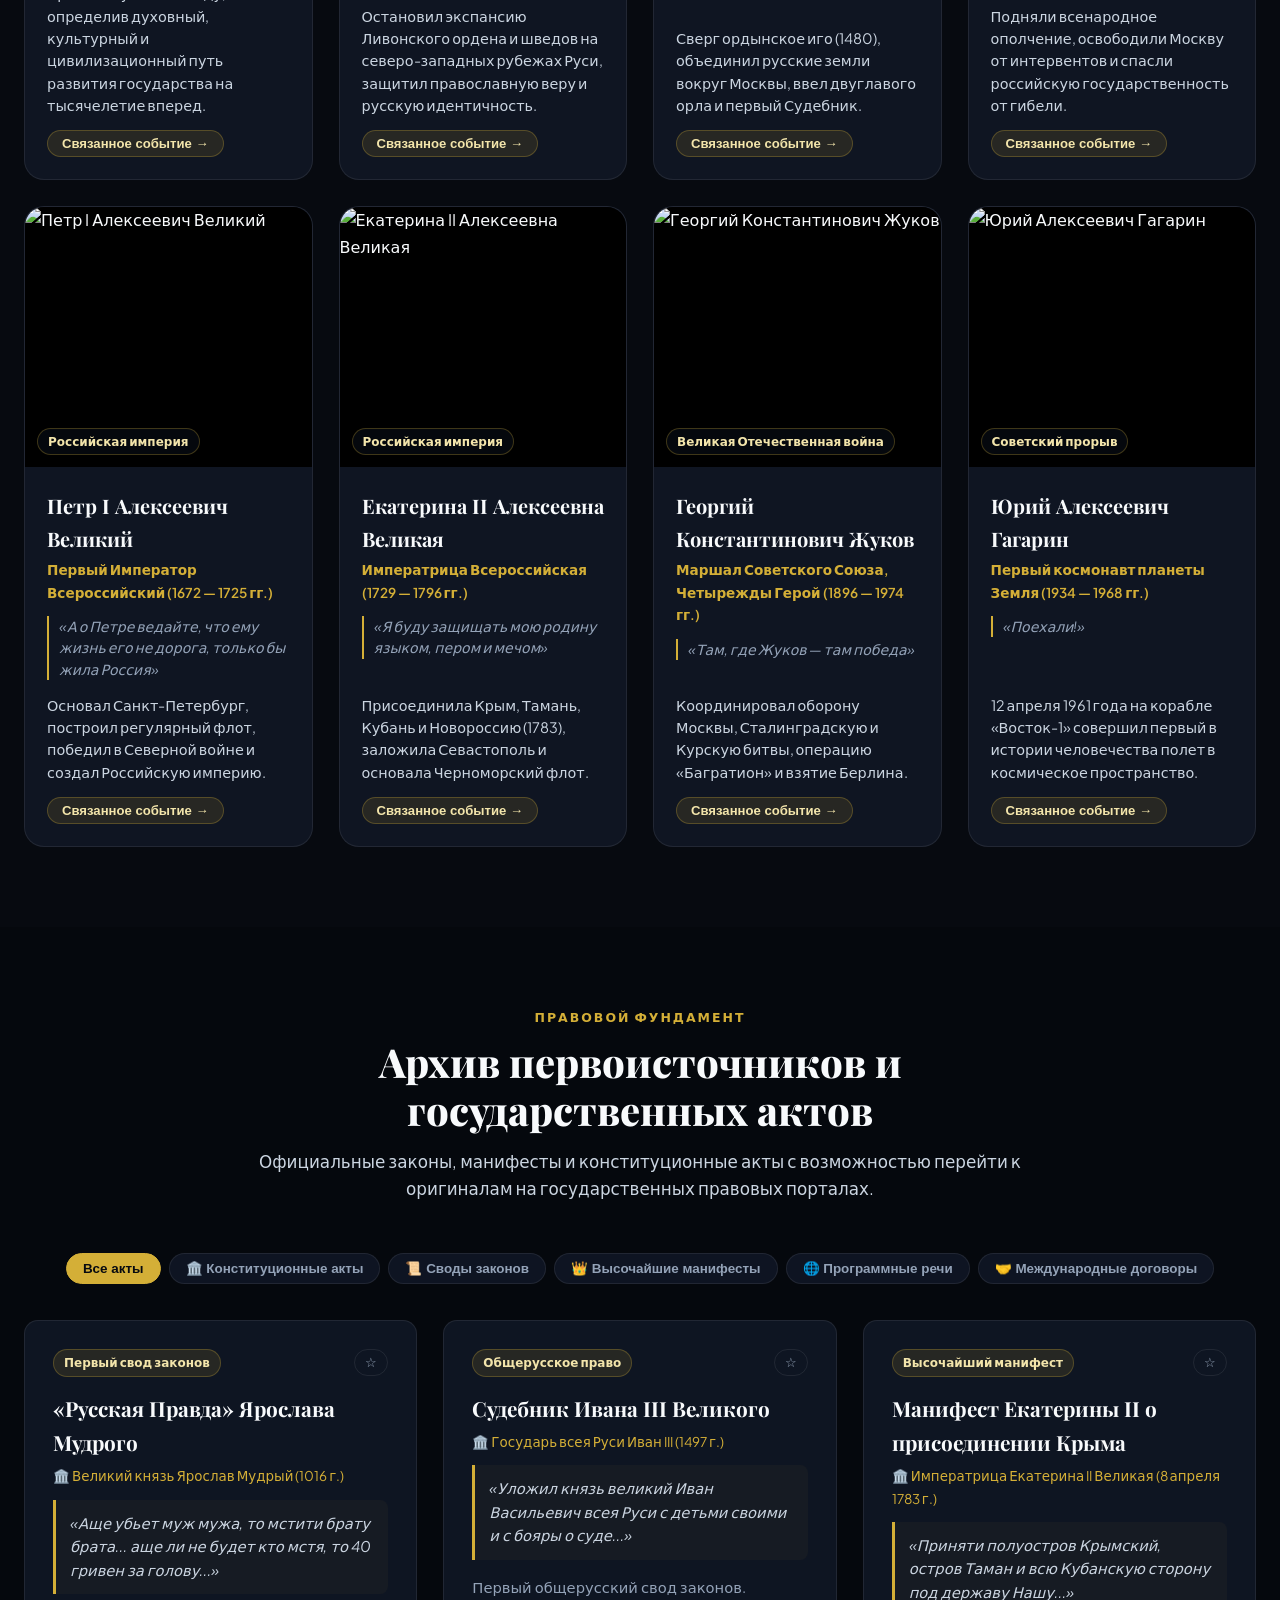
==== commit 784f526b: "feat: digital museum transformation with ribbon timeline, research modal, figures, expanded map, col" ====
--- a/index.html
+++ b/index.html
@@ -3,8 +3,17 @@
 <head>
   <meta charset="UTF-8">
   <meta name="viewport" content="width=device-width, initial-scale=1.0">
-  <title>Хроники России — Интерактивный исторический портал (862 — 2026)</title>
-  <meta name="description" content="Интерактивный исторический портал: узловые вехи развития Российского государства с 862 года и глубокая хроника новейшей истории РФ (1991 — 2026) на основе официальных первоисточников.">
+  <title>Хроники России — Интерактивный исторический портал и музей (862 — 2026)</title>
+  <meta name="description" content="Интерактивный цифровой музей истории России: ключевые вехи развития государства с 862 года, интерактивная карта, исторические личности, архив первоисточников и квиз.">
+  <meta name="keywords" content="История России, Хроники России, Древняя Русь, Российская империя, СССР, Новейшая история РФ, Конституция РФ, Крым, СВО, исторические документы">
+  <meta property="og:title" content="Хроники России — Интерактивный цифровой музей">
+  <meta property="og:description" content="Путешествие сквозь века: от истоков Руси (862 г.) до современности (2026 г.) на основе официальных первоисточников.">
+  <meta property="og:image" content="https://upload.wikimedia.org/wikipedia/commons/thumb/1/1e/Moscow_Kremlin_and_Moskva_river.jpg/1200px-Moscow_Kremlin_and_Moskva_river.jpg">
+  <meta property="og:type" content="website">
+  <meta property="og:url" content="https://kirusha.duckdns.org/">
+  <link rel="canonical" href="https://kirusha.duckdns.org/">
+  <link rel="preconnect" href="https://fonts.googleapis.com">
+  <link rel="preconnect" href="https://fonts.gstatic.com" crossorigin>
   <link rel="stylesheet" href="styles.css">
   <link rel="icon" href="data:image/svg+xml,<svg xmlns=%22http://www.w3.org/2000/svg%22 viewBox=%220 0 100 100%22><text y=%22.9em%22 font-size=%2290%22>🦅</text></svg>">
 </head>
@@ -15,7 +24,7 @@
        ======================================================================== -->
   <header>
     <div class="container header-content">
-      <a href="index.html" class="brand">
+      <a href="index.html" class="brand" aria-label="Хроники России">
         <span class="brand-icon">🦅</span>
         <div>
           <span class="brand-title">Хроники России</span>
@@ -23,19 +32,26 @@
         </div>
       </a>
 
-      <nav>
+      <nav aria-label="Главная навигация">
         <ul class="nav-links">
-          <li><a href="#eras">Вехи тысячелетия</a></li>
-          <li><a href="#modern" class="active">Хроники РФ (1991—2026)</a></li>
-          <li><a href="#map">Карта событий</a></li>
-          <li><a href="#documents">Документы</a></li>
-          <li><a href="#quiz">Квиз</a></li>
-          <li><a href="about.html">Источники</a></li>
+          <li><a href="#chronology" class="active">📜 Хронология</a></li>
+          <li><a href="#map">🗺️ Карта</a></li>
+          <li><a href="#figures">👑 Личности</a></li>
+          <li><a href="#documents">⚖️ Документы</a></li>
+          <li><a href="#collections">💡 Факты</a></li>
+          <li><a href="#quiz">🧠 Квиз</a></li>
+          <li><a href="about.html">📖 Источники</a></li>
         </ul>
       </nav>
 
       <div class="header-actions">
-        <button id="theme-toggle" class="btn-icon" aria-label="Сменить тему">
+        <button class="btn-header" onclick="pickRandomEvent()" title="Случайное историческое открытие">
+          🎲 Случайное
+        </button>
+        <button class="btn-header" id="open-bookmarks-btn" title="Мои сохраненные материалы">
+          ⭐ Закладки <span class="badge-counter" id="bookmark-counter">0</span>
+        </button>
+        <button id="theme-toggle" class="btn-header" aria-label="Сменить тему оформления">
           ☀️ Светлая тема
         </button>
       </div>
@@ -44,40 +60,61 @@
 
   <main>
     <!-- ======================================================================
-         Hero-блок: Величественный заголовок и статистика
+         Hero-блок: Величественный заголовок, лента веков и статистика
          ====================================================================== -->
     <section class="hero" style="background-image: url('https://upload.wikimedia.org/wikipedia/commons/thumb/1/1e/Moscow_Kremlin_and_Moskva_river.jpg/1200px-Moscow_Kremlin_and_Moskva_river.jpg');">
       <div class="hero-overlay"></div>
       <div class="container hero-content">
-        <div class="hero-badge">Официальная историография • Первоисточники • Интерактивный портал</div>
-        <h1>Хроники России: <span>Сквозь века в будущее</span></h1>
+        <div class="hero-badge">Цифровой музей истории • Первоисточники • Исследовательский портал</div>
+        <h1>Хроники Государства Российского: <span>Путешествие сквозь века</span></h1>
         <p class="hero-lead">
-          От зарождения древнерусской государственности и преодоления Смуты до масштабного геополитического суверенитета и новейшей истории Российской Федерации (1991 — 2026).
+          От истоков древнерусской государственности (862 г.) и победы на Куликовом поле до Великой Победы 1945 года и новейшей истории Российской Федерации (1991 — 2026). Исследуйте поворотные вехи, карту решений и первоисточники.
         </p>
 
+        <!-- Кнопки основных действий -->
+        <div class="hero-actions-row">
+          <a href="#chronology" class="btn-cta btn-cta-primary">
+            🏛️ Начать путешествие по эпохам
+          </a>
+          <button class="btn-cta btn-cta-secondary" onclick="pickRandomEvent()">
+            🎲 Случайное событие
+          </button>
+          <button class="btn-cta btn-cta-secondary" onclick="openBookmarksDrawer()">
+            ⭐ Мой исторический архив
+          </button>
+        </div>
+
+        <!-- Интерактивная лента веков (Ribbon Timeline) -->
+        <div class="ribbon-timeline-wrapper">
+          <div class="ribbon-timeline" id="ribbon-timeline" title="Нажмите на любую веху для подробного изучения">
+            <!-- Генерируется script.js -->
+          </div>
+        </div>
+
+        <!-- 4 Музейные карточки статистики -->
         <div class="hero-stats">
           <div class="stat-card">
             <span class="stat-value">1164 года</span>
-            <span class="stat-label">Непрерывной государственности</span>
+            <span class="stat-label">Непрерывной государственной традиции</span>
           </div>
           <div class="stat-card">
-            <span class="stat-value">5 эпох</span>
-            <span class="stat-label">Фундаментальных поворотных вех</span>
-          </div>
-          <div class="stat-card">
-            <span class="stat-value">1991 — 2026</span>
-            <span class="stat-label">Глубокая интерактивная летопись РФ</span>
+            <span class="stat-value">6 эпох</span>
+            <span class="stat-label">Фундаментальных поворотных вех развития</span>
           </div>
           <div class="stat-card">
             <span class="stat-value">100%</span>
-            <span class="stat-label">Опора на правовые первоисточники</span>
-          </div>
-        </div>
-      </div>
-    </section>
-
-    <!-- ======================================================================
-         Живой поиск по событиям
+            <span class="stat-label">Опора на правовые акты и летописные своды</span>
+          </div>
+          <div class="stat-card">
+            <span class="stat-value">18 центров</span>
+            <span class="stat-label">На интерактивной исторической карте</span>
+          </div>
+        </div>
+      </div>
+    </section>
+
+    <!-- ======================================================================
+         Поиск по порталу и быстрые теги
          ====================================================================== -->
     <section class="search-section">
       <div class="container">
@@ -87,47 +124,50 @@
             type="text" 
             id="global-search" 
             class="search-input" 
-            placeholder="Быстрый поиск по событиям, документам и датам (например: Крым, Конституция, Мюнхен, 1993, БРИКС)..."
+            placeholder="Поиск по событиям, личностям, датам и документам (например: Крым, Конституция, Петр I, 1945, Мюнхен)..."
             aria-label="Поиск по порталу">
         </div>
-      </div>
-    </section>
-
-    <!-- ======================================================================
-         РАЗДЕЛ 1: Вехи тысячелетия (От Древней Руси до СССР)
-         ====================================================================== -->
-    <section id="eras" class="section">
-      <div class="container">
-        <div class="section-header">
-          <span class="section-tag">Фундамент цивилизации</span>
-          <h2 class="section-title">Тысячелетний путь: Узловые эпохи России</h2>
-          <p class="section-desc">
-            Ключевые исторические события, сформировавшие цивилизационный код, территориальное единство и несокрушимый суверенитет нашего Отечества.
-          </p>
-        </div>
-
-        <div class="eras-grid" id="eras-container">
-          <!-- Рендерится динамически из script.js -->
-        </div>
-      </div>
-    </section>
-
-    <!-- ======================================================================
-         РАЗДЕЛ 2: Глубокий портал Новейшей истории РФ (1991 — 2026)
-         ====================================================================== -->
-    <section id="modern" class="section">
-      <div class="container">
-        <div class="section-header">
-          <span class="section-tag">Летопись современной России</span>
-          <h2 class="section-title">Хроники Российской Федерации (1991 — 2026)</h2>
-          <p class="section-desc">
-            Исчерпывающая хронология политических, правовых, территориальных и военных изменений новейшей истории на основе законов, указов Президента и официальных документов.
-          </p>
-        </div>
-
-        <!-- Фильтры категорий -->
+        <div class="search-quick-tags">
+          <span>Популярные запросы:</span>
+          <button class="search-tag-pill" data-tag="Крым">Крым</button>
+          <button class="search-tag-pill" data-tag="Конституция">Конституция</button>
+          <button class="search-tag-pill" data-tag="Петр I">Петр I</button>
+          <button class="search-tag-pill" data-tag="1945">1945</button>
+          <button class="search-tag-pill" data-tag="Мюнхен">Мюнхенская речь</button>
+          <button class="search-tag-pill" data-tag="СВО">СВО</button>
+          <button class="search-tag-pill" data-tag="Рюрик">Рюрик</button>
+          <button class="search-tag-pill" data-tag="БРИКС">БРИКС</button>
+        </div>
+      </div>
+    </section>
+
+    <!-- ======================================================================
+         РАЗДЕЛ 1: Интерактивная Хронология (862 — 2026)
+         ====================================================================== -->
+    <section id="chronology" class="section">
+      <div class="container">
+        <div class="section-header">
+          <span class="section-tag">Интерактивная Хроника</span>
+          <h2 class="section-title">Хронология Государства Российского</h2>
+          <p class="section-desc">
+            Исследуйте ключевые эпохи или воспользуйтесь фильтрами по темам. Нажмите на любое событие для глубокого изучения его причин, хода и значения.
+          </p>
+        </div>
+
+        <!-- Вкладки эпох -->
+        <div class="eras-tabs-bar">
+          <button class="era-tab-btn active" data-era="all">⚡ Все эпохи</button>
+          <button class="era-tab-btn" data-era="ancient-rus">🛡️ Древняя Русь (862—1132)</button>
+          <button class="era-tab-btn" data-era="feudal-orde">⚔️ Раздробленность и Иго (1132—1480)</button>
+          <button class="era-tab-btn" data-era="moscow-tsardom">🏰 Русское царство (1480—1689)</button>
+          <button class="era-tab-btn" data-era="russian-empire">👑 Российская империя (1721—1917)</button>
+          <button class="era-tab-btn" data-era="soviet-union">⭐ Советский Союз (1917—1991)</button>
+          <button class="era-tab-btn" data-era="modern-all">🇷🇺 Новейшая Россия (1991—2026)</button>
+        </div>
+
+        <!-- Фильтры тем для Новейшей истории -->
         <div class="filter-bar">
-          <button class="filter-btn active" data-cat="all">⚡ Все события</button>
+          <button class="filter-btn active" data-cat="all">Все направления</button>
           <button class="filter-btn" data-cat="law">🏛️ Право и Власть</button>
           <button class="filter-btn" data-cat="security">🛡️ Военная безопасность</button>
           <button class="filter-btn" data-cat="territory">🗺️ Территории и Суверенитет</button>
@@ -135,22 +175,22 @@
           <button class="filter-btn" data-cat="foreign">🌐 Внешняя политика</button>
         </div>
 
-        <div class="modern-periods-container" id="modern-container">
-          <!-- Рендерится динамически из script.js -->
-        </div>
-      </div>
-    </section>
-
-    <!-- ======================================================================
-         РАЗДЕЛ 3: Интерактивная карта ключевых событий
+        <div id="chronology-container">
+          <!-- Рендерится динамически script.js -->
+        </div>
+      </div>
+    </section>
+
+    <!-- ======================================================================
+         РАЗДЕЛ 2: Интерактивная Историческая Карта
          ====================================================================== -->
     <section id="map" class="section">
       <div class="container">
         <div class="section-header">
-          <span class="section-tag">География поворотных решений</span>
+          <span class="section-tag">География Решений</span>
           <h2 class="section-title">Интерактивная карта ключевых событий</h2>
           <p class="section-desc">
-            Нажмите на любую гео-метку на карте или выберите событие в списке, чтобы увидеть историческую справку и дату.
+            Пространственное измерение истории: выберите исторический период или кликните по гео-метке для открытия архивной справки.
           </p>
         </div>
 
@@ -162,12 +202,21 @@
           </div>
 
           <div class="map-sidebar">
+            <div class="map-period-filter">
+              <button class="map-filter-btn active" data-period="all">Все эпохи</button>
+              <button class="map-filter-btn" data-period="ancient">Древность</button>
+              <button class="map-filter-btn" data-period="empire">Империя</button>
+              <button class="map-filter-btn" data-period="soviet">СССР</button>
+              <button class="map-filter-btn" data-period="modern">Новейшая РФ</button>
+            </div>
+
             <div class="map-info-card" id="map-info-card">
               <!-- Справка по выбранной точке -->
             </div>
+
             <div>
-              <span style="font-size: 0.82rem; color: var(--text-dim); text-transform: uppercase; font-weight: 700; margin-bottom: 8px; display: block;">
-                Быстрый выбор исторического узла:
+              <span style="font-size: 0.8rem; color: var(--gold-primary); text-transform: uppercase; font-weight: 700; margin-bottom: 8px; display: block;">
+                Быстрый переход к историческому узлу:
               </span>
               <div class="map-points-list" id="map-points-list">
                 <!-- Кнопки выбора точек -->
@@ -179,52 +228,140 @@
     </section>
 
     <!-- ======================================================================
+         РАЗДЕЛ 3: Исторические личности
+         ====================================================================== -->
+    <section id="figures" class="section">
+      <div class="container">
+        <div class="section-header">
+          <span class="section-tag">Творцы Истории</span>
+          <h2 class="section-title">Исторические личности, изменившие судьбу Отечества</h2>
+          <p class="section-desc">
+            Государи, полководцы, дипломаты и первопроходцы, чья несгибаемая воля заложила величие и суверенитет Российского государства.
+          </p>
+        </div>
+
+        <div class="figures-grid" id="figures-container">
+          <!-- Рендерится динамически script.js -->
+        </div>
+      </div>
+    </section>
+
+    <!-- ======================================================================
          РАЗДЕЛ 4: Архив первоисточников и государственных документов
          ====================================================================== -->
     <section id="documents" class="section">
       <div class="container">
         <div class="section-header">
-          <span class="section-tag">Правовой фундамент</span>
-          <h2 class="section-title">Архив ключевых государственных актов</h2>
-          <p class="section-desc">
-            Цитаты, юридическое значение и прямые ссылки на первоисточники на государственных порталах Российской Федерации (pravo.gov.ru, kremlin.ru).
-          </p>
+          <span class="section-tag">Правовой Фундамент</span>
+          <h2 class="section-title">Архив первоисточников и государственных актов</h2>
+          <p class="section-desc">
+            Официальные законы, манифесты и конституционные акты с возможностью перейти к оригиналам на государственных правовых порталах.
+          </p>
+        </div>
+
+        <div class="docs-filter-bar">
+          <button class="doc-filter-btn active" data-type="all">Все акты</button>
+          <button class="doc-filter-btn" data-type="const">🏛️ Конституционные акты</button>
+          <button class="doc-filter-btn" data-type="code">📜 Своды законов</button>
+          <button class="doc-filter-btn" data-type="manifest">👑 Высочайшие манифесты</button>
+          <button class="doc-filter-btn" data-type="speech">🌐 Программные речи</button>
+          <button class="doc-filter-btn" data-type="treaty">🤝 Международные договоры</button>
         </div>
 
         <div class="docs-grid" id="documents-container">
-          <!-- Рендерится динамически из script.js -->
-        </div>
-      </div>
-    </section>
-
-    <!-- ======================================================================
-         РАЗДЕЛ 5: Интерактивный исторический квиз
+          <!-- Рендерится динамически script.js -->
+        </div>
+      </div>
+    </section>
+
+    <!-- ======================================================================
+         РАЗДЕЛ 5: Тематические подборки и факты
+         ====================================================================== -->
+    <section id="collections" class="section">
+      <div class="container">
+        <div class="section-header">
+          <span class="section-tag">Связь Эпох</span>
+          <h2 class="section-title">Тематические подборки и исторические параллели</h2>
+          <p class="section-desc">
+            Узловые темы, проходящие через тысячелетие: эволюция реформ, защита морских рубежей и решающие победы.
+          </p>
+        </div>
+
+        <div class="collections-grid" id="collections-container">
+          <!-- Рендерится динамически script.js -->
+        </div>
+      </div>
+    </section>
+
+    <!-- ======================================================================
+         РАЗДЕЛ 6: Интерактивный исторический квиз
          ====================================================================== -->
     <section id="quiz" class="section">
       <div class="container">
         <div class="section-header">
-          <span class="section-tag">Проверьте свои знания</span>
-          <h2 class="section-title">Исторический квиз: Новейшая Россия</h2>
-          <p class="section-desc">
-            8 вопросов на знание ключевых дат, нормативных актов и поворотных событий новейшей истории нашей Родины.
+          <span class="section-tag">Проверьте Свои Знания</span>
+          <h2 class="section-title">Исторический квиз: Испытание эрудиции</h2>
+          <p class="section-desc">
+            Выберите тему испытания и ответьте на вопросы. Каждый ответ сопровождается развернутым историческим комментарием и ссылкой на событие.
           </p>
         </div>
 
         <div class="quiz-wrapper">
+          <!-- Выбор категории квиза -->
+          <div class="quiz-category-selector">
+            <button class="quiz-cat-btn active" data-quiz-cat="all">🌟 Все эпохи (12 вопросов)</button>
+            <button class="quiz-cat-btn" data-quiz-cat="ancient">🛡️ Древняя Русь</button>
+            <button class="quiz-cat-btn" data-quiz-cat="empire">👑 Российская империя</button>
+            <button class="quiz-cat-btn" data-quiz-cat="soviet">⭐ Советская эпоха</button>
+            <button class="quiz-cat-btn" data-quiz-cat="modern">🇷🇺 Новейшая Россия</button>
+          </div>
+
           <div class="quiz-progress-bar">
             <div class="quiz-progress-fill" id="quiz-progress"></div>
           </div>
           <div class="quiz-header-status">
-            <span id="quiz-status-text">Вопрос 1 из 8 • Баллы: 0</span>
-            <span>Интерактивный тест</span>
+            <span id="quiz-status-text">Вопрос 1 из 12 • Баллы: 0</span>
+            <span>Интерактивное испытание</span>
           </div>
           <div id="quiz-card-content">
-            <!-- Интерактивный вопрос рендерится script.js -->
+            <!-- Вопросы квиза рендерятся script.js -->
           </div>
         </div>
       </div>
     </section>
   </main>
+
+  <!-- ========================================================================
+       Полноразмерное Модальное Окно Исследования События (Research Modal)
+       ======================================================================== -->
+  <div class="modal-backdrop" id="research-modal-backdrop" role="dialog" aria-modal="true" aria-labelledby="modal-title">
+    <div class="modal-container">
+      <button class="modal-close-btn" id="modal-close-btn" aria-label="Закрыть окно">&times;</button>
+      <div id="research-modal-content">
+        <!-- Контент события генерируется script.js -->
+      </div>
+    </div>
+  </div>
+
+  <!-- ========================================================================
+       Выдвижная Боковая Панель «Мои Закладки» (Drawer)
+       ======================================================================== -->
+  <div class="drawer-backdrop" id="drawer-backdrop"></div>
+  <div class="drawer-container" id="bookmarks-drawer" role="complementary" aria-label="Мои закладки">
+    <div class="drawer-header">
+      <h3 class="drawer-title">⭐ Мой исторический архив</h3>
+      <button class="modal-close-btn" id="close-drawer-btn" style="position: static;" aria-label="Закрыть панель">&times;</button>
+    </div>
+    <div class="drawer-content" id="drawer-bookmarks-content">
+      <!-- Список сохраненных материалов -->
+    </div>
+    <div class="drawer-footer">
+      <span style="font-size: 0.85rem; color: var(--text-dim);">Сохраняется в вашем браузере</span>
+      <button style="background: none; border: 1px solid var(--border-subtle); color: #ef4444; padding: 6px 12px; border-radius: var(--radius-pill); cursor: pointer; font-size: 0.8rem;" onclick="clearAllBookmarks()">
+        Очистить всё
+      </button>
+    </div>
+  </div>
 
   <!-- ========================================================================
        Подвал (Footer)
@@ -235,32 +372,45 @@
         <div class="footer-brand">
           <h3>🦅 Проект «Хроники России»</h3>
           <p>
-            Интерактивный историко-документальный портал, объединяющий узловые вехи тысячелетнего пути Российского государства и глубокую хронику новейшей истории Российской Федерации (1991 — 2026).
+            Интерактивный цифровой музей и историко-документальный портал, объединяющий узловые вехи тысячелетнего пути Российского государства и глубокую летопись новейшей истории Российской Федерации (1991 — 2026).
           </p>
         </div>
         <div class="footer-col">
-          <h4>Навигация</h4>
+          <h4>Разделы портала</h4>
           <ul>
-            <li><a href="#eras">Вехи тысячелетия</a></li>
-            <li><a href="#modern">Новейшая история РФ</a></li>
-            <li><a href="#map">Интерактивная карта</a></li>
-            <li><a href="#documents">Архив актов</a></li>
-            <li><a href="#quiz">Исторический тест</a></li>
+            <li><a href="#chronology">Интерактивная Хроника</a></li>
+            <li><a href="#map">Карта решений</a></li>
+            <li><a href="#figures">Исторические личности</a></li>
+            <li><a href="#documents">Архив первоисточников</a></li>
+            <li><a href="#collections">Тематические подборки</a></li>
+            <li><a href="#quiz">Исторический квиз</a></li>
           </ul>
         </div>
         <div class="footer-col">
-          <h4>О проекте</h4>
+          <h4>Эпохи государства</h4>
           <ul>
-            <li><a href="about.html">Источники и база</a></li>
+            <li><a href="#chronology">Древняя Русь (862—1132)</a></li>
+            <li><a href="#chronology">Раздробленность и Иго (1132—1480)</a></li>
+            <li><a href="#chronology">Русское царство (1480—1689)</a></li>
+            <li><a href="#chronology">Российская империя (1721—1917)</a></li>
+            <li><a href="#chronology">Советский Союз (1917—1991)</a></li>
+            <li><a href="#chronology">Новейшая Россия (1991—2026)</a></li>
+          </ul>
+        </div>
+        <div class="footer-col">
+          <h4>Официальные источники</h4>
+          <ul>
+            <li><a href="about.html">Методология и база</a></li>
+            <li><a href="http://pravo.gov.ru" target="_blank" rel="noopener noreferrer">Портал pravo.gov.ru</a></li>
+            <li><a href="http://kremlin.ru" target="_blank" rel="noopener noreferrer">Сайт Президента kremlin.ru</a></li>
+            <li><a href="https://mil.ru" target="_blank" rel="noopener noreferrer">Министерство обороны РФ</a></li>
             <li><a href="https://github.com/kazimir7/chronicles-rf" target="_blank" rel="noopener noreferrer">Репозиторий на GitHub</a></li>
-            <li><a href="http://pravo.gov.ru" target="_blank" rel="noopener noreferrer">Портал pravo.gov.ru</a></li>
-            <li><a href="http://kremlin.ru" target="_blank" rel="noopener noreferrer">Сайт kremlin.ru</a></li>
           </ul>
         </div>
       </div>
 
       <div class="footer-bottom">
-        <p>&copy; 2026 Проект «Хроники России». Материалы систематизированы на основе официальных государственных актов и стандартов исторического просвещения РФ.</p>
+        <p>&copy; 2026 Проект «Хроники России». Материалы систематизированы на основе официальных государственных актов, летописных источников и единого стандарта исторического просвещения РФ.</p>
       </div>
     </div>
   </footer>
--- a/styles.css
+++ b/styles.css
@@ -1,68 +1,101 @@
 /* ==========================================================================
-   Хроники России — Стилистика портала (1991 — 2026 и вехи истории)
+   Хроники России — Единая Дизайн-Система «Цифровой Музей Истории»
+   862 — 2026 гг.
    ========================================================================== */
 
+/* Импорт музейных шрифтов: величественный Cinzel & Playfair Display для заголовков */
+@import url('https://fonts.googleapis.com/css2?family=Cinzel:wght@600;700;800;900&family=Playfair+Display:ital,wght@0,600;0,700;0,800;1,600&family=Plus+Jakarta+Sans:wght@400;500;600;700&display=swap');
+
 :root {
-  --primary: #c5a059;
-  --primary-glow: rgba(197, 160, 89, 0.25);
-  --primary-hover: #dfb96c;
-  --accent-red: #c02626;
-  --accent-red-hover: #dc2626;
-  --accent-blue: #2563eb;
-  
-  --bg-main: #0c1017;
-  --bg-card: rgba(21, 27, 38, 0.75);
-  --bg-card-hover: rgba(28, 36, 51, 0.9);
-  --bg-secondary: #131923;
-  --bg-glass: rgba(15, 23, 42, 0.65);
-  
-  --border-color: rgba(255, 255, 255, 0.08);
-  --border-focus: rgba(197, 160, 89, 0.5);
-  
-  --text-main: #f1f5f9;
+  /* Основная музейная палитра (Dark Sovereign) */
+  --bg-base: #070a10;
+  --bg-surface: #0e1422;
+  --bg-card: rgba(18, 25, 40, 0.82);
+  --bg-card-hover: rgba(26, 36, 56, 0.95);
+  --bg-glass: rgba(11, 16, 27, 0.88);
+  --bg-elevated: #162035;
+
+  /* Золото и благородные металлы */
+  --gold-primary: #d4af37;
+  --gold-light: #f3e5ab;
+  --gold-dark: #aa8624;
+  --gold-glow: rgba(212, 175, 55, 0.22);
+  --gold-glow-strong: rgba(212, 175, 55, 0.45);
+
+  /* Геральдические акценты */
+  --crimson-accent: #9e2a2b;
+  --crimson-hover: #b83334;
+  --azure-accent: #2563eb;
+  --emerald-accent: #059669;
+
+  /* Текст и читаемость */
+  --text-primary: #f8fafc;
+  --text-secondary: #cbd5e1;
   --text-muted: #94a3b8;
   --text-dim: #64748b;
-  
-  --badge-bg: rgba(197, 160, 89, 0.12);
-  --badge-text: #e2c079;
-  --shadow-sm: 0 4px 6px -1px rgba(0, 0, 0, 0.3);
-  --shadow-md: 0 10px 25px -5px rgba(0, 0, 0, 0.5);
-  --shadow-lg: 0 20px 40px -10px rgba(0, 0, 0, 0.7);
+
+  /* Границы и разделители */
+  --border-subtle: rgba(255, 255, 255, 0.08);
+  --border-gold: rgba(212, 175, 55, 0.28);
+  --border-gold-focus: rgba(212, 175, 55, 0.65);
+
+  /* Тени */
+  --shadow-sm: 0 4px 8px rgba(0, 0, 0, 0.4);
+  --shadow-md: 0 12px 30px rgba(0, 0, 0, 0.55);
+  --shadow-lg: 0 24px 50px rgba(0, 0, 0, 0.75);
+  --shadow-gold: 0 8px 30px rgba(212, 175, 55, 0.15);
+
+  /* Радиусы и анимации */
   --radius-sm: 8px;
   --radius-md: 14px;
   --radius-lg: 20px;
-  --transition: all 0.3s cubic-bezier(0.4, 0, 0.2, 1);
-}
-
+  --radius-pill: 9999px;
+  --transition-fast: 0.2s cubic-bezier(0.4, 0, 0.2, 1);
+  --transition-smooth: 0.35s cubic-bezier(0.16, 1, 0.3, 1);
+
+  /* Шрифты */
+  --font-serif: 'Playfair Display', Georgia, 'Times New Roman', serif;
+  --font-display: 'Cinzel', 'Playfair Display', serif;
+  --font-sans: 'Plus Jakarta Sans', system-ui, -apple-system, BlinkMacSystemFont, 'Segoe UI', Roboto, sans-serif;
+}
+
+/* Светлая тема (Imperial Parchment) */
 body.light-mode {
-  --primary: #9b7832;
-  --primary-glow: rgba(155, 120, 50, 0.18);
-  --primary-hover: #b08a3b;
-  --accent-red: #b91c1c;
-  --accent-red-hover: #991b1b;
-  --accent-blue: #1d4ed8;
-  
-  --bg-main: #f8fafc;
-  --bg-card: rgba(255, 255, 255, 0.9);
+  --bg-base: #f5f4ef;
+  --bg-surface: #eae8df;
+  --bg-card: rgba(255, 255, 255, 0.95);
   --bg-card-hover: #ffffff;
-  --bg-secondary: #f1f5f9;
-  --bg-glass: rgba(255, 255, 255, 0.85);
-  
-  --border-color: rgba(0, 0, 0, 0.08);
-  --border-focus: rgba(155, 120, 50, 0.4);
-  
-  --text-main: #0f172a;
-  --text-muted: #475569;
+  --bg-glass: rgba(245, 244, 239, 0.92);
+  --bg-elevated: #ffffff;
+
+  --gold-primary: #a67c1e;
+  --gold-light: #7b590e;
+  --gold-dark: #5c4105;
+  --gold-glow: rgba(166, 124, 30, 0.18);
+  --gold-glow-strong: rgba(166, 124, 30, 0.35);
+
+  --crimson-accent: #8b1e1f;
+  --crimson-hover: #a52627;
+
+  --text-primary: #0f172a;
+  --text-secondary: #334155;
+  --text-muted: #64748b;
   --text-dim: #94a3b8;
-  
-  --badge-bg: rgba(155, 120, 50, 0.1);
-  --badge-text: #855f1f;
-  --shadow-sm: 0 2px 4px rgba(0, 0, 0, 0.05);
-  --shadow-md: 0 8px 20px rgba(0, 0, 0, 0.08);
-  --shadow-lg: 0 16px 32px rgba(0, 0, 0, 0.12);
-}
-
-/* Сброс и база */
+
+  --border-subtle: rgba(0, 0, 0, 0.08);
+  --border-gold: rgba(166, 124, 30, 0.3);
+  --border-gold-focus: rgba(166, 124, 30, 0.7);
+
+  --shadow-sm: 0 2px 6px rgba(0, 0, 0, 0.06);
+  --shadow-md: 0 10px 24px rgba(0, 0, 0, 0.08);
+  --shadow-lg: 0 20px 40px rgba(0, 0, 0, 0.12);
+  --shadow-gold: 0 6px 24px rgba(166, 124, 30, 0.12);
+}
+
+/* ==========================================================================
+   Базовые правила и Сброс
+   ========================================================================== */
+
 * {
   margin: 0;
   padding: 0;
@@ -71,69 +104,78 @@
 
 html {
   scroll-behavior: smooth;
+  font-size: 16px;
 }
 
 body {
-  font-family: 'Segoe UI', system-ui, -apple-system, BlinkMacSystemFont, Roboto, sans-serif;
-  background-color: var(--bg-main);
-  color: var(--text-main);
+  font-family: var(--font-sans);
+  background-color: var(--bg-base);
+  color: var(--text-primary);
   line-height: 1.65;
+  overflow-x: hidden;
   transition: background-color 0.4s ease, color 0.4s ease;
-  overflow-x: hidden;
   background-image: 
-    radial-gradient(circle at 15% 15%, rgba(197, 160, 89, 0.04) 0%, transparent 40%),
-    radial-gradient(circle at 85% 85%, rgba(192, 38, 38, 0.03) 0%, transparent 40%);
+    radial-gradient(circle at 10% 20%, rgba(212, 175, 55, 0.035) 0%, transparent 45%),
+    radial-gradient(circle at 90% 70%, rgba(158, 42, 43, 0.03) 0%, transparent 45%),
+    radial-gradient(circle at 50% 50%, rgba(37, 99, 235, 0.02) 0%, transparent 60%);
   background-attachment: fixed;
 }
 
 .container {
-  max-width: 1260px;
+  max-width: 1280px;
   margin: 0 auto;
   padding: 0 24px;
 }
 
+/* Доступность: видимый фокус для клавиатурной навигации */
+a:focus-visible, button:focus-visible, input:focus-visible {
+  outline: 2px solid var(--gold-primary);
+  outline-offset: 3px;
+}
+
 /* ==========================================================================
-   Шапка (Header) и Навигация
+   Шапка (Header)
    ========================================================================== */
 
 header {
   background-color: var(--bg-glass);
   backdrop-filter: blur(16px);
   -webkit-backdrop-filter: blur(16px);
-  border-bottom: 1px solid var(--border-color);
+  border-bottom: 1px solid var(--border-subtle);
   position: sticky;
   top: 0;
   z-index: 1000;
-  transition: var(--transition);
+  transition: var(--transition-smooth);
 }
 
 .header-content {
   display: flex;
   justify-content: space-between;
   align-items: center;
-  padding: 11px 0;
+  padding: 12px 0;
   gap: 16px;
 }
 
 .brand {
   display: flex;
   align-items: center;
-  gap: 10px;
+  gap: 12px;
   text-decoration: none;
-  color: var(--text-main);
+  color: var(--text-primary);
   flex-shrink: 0;
 }
 
 .brand-icon {
-  font-size: 1.5rem;
-  filter: drop-shadow(0 2px 6px var(--primary-glow));
+  font-size: 1.6rem;
+  filter: drop-shadow(0 2px 6px var(--gold-glow));
 }
 
 .brand-title {
-  font-size: 1.1rem;
-  font-weight: 700;
-  letter-spacing: 0.3px;
-  background: linear-gradient(135deg, var(--text-main) 60%, var(--primary) 100%);
+  font-family: var(--font-display);
+  font-size: 1.15rem;
+  font-weight: 700;
+  letter-spacing: 0.5px;
+  background: linear-gradient(135deg, var(--text-primary) 40%, var(--gold-primary) 100%);
   -webkit-background-clip: text;
   -webkit-text-fill-color: transparent;
   white-space: nowrap;
@@ -141,9 +183,9 @@
 
 .brand-subtitle {
   font-size: 0.68rem;
-  color: var(--primary);
+  color: var(--gold-primary);
   text-transform: uppercase;
-  letter-spacing: 1px;
+  letter-spacing: 1.5px;
   display: block;
 }
 
@@ -151,79 +193,111 @@
   list-style: none;
   display: flex;
   align-items: center;
-  gap: 2px;
+  gap: 4px;
   flex-wrap: nowrap;
 }
 
 .nav-links a {
-  color: var(--text-muted);
+  color: var(--text-secondary);
   text-decoration: none;
   font-weight: 500;
-  font-size: 0.8rem;
-  padding: 5px 8px;
+  font-size: 0.85rem;
+  padding: 6px 10px;
   border-radius: var(--radius-sm);
-  transition: var(--transition);
+  transition: var(--transition-fast);
   white-space: nowrap;
+  display: inline-flex;
+  align-items: center;
+  gap: 6px;
 }
 
 .nav-links a:hover,
 .nav-links a.active {
-  color: var(--primary);
-  background: var(--badge-bg);
+  color: var(--gold-light);
+  background: rgba(212, 175, 55, 0.12);
+  border: 1px solid var(--border-gold);
 }
 
 .header-actions {
   display: flex;
   align-items: center;
-  gap: 12px;
-}
-
-.btn-icon {
+  gap: 10px;
+  flex-shrink: 0;
+}
+
+.btn-header {
   background: var(--bg-card);
-  border: 1px solid var(--border-color);
-  color: var(--text-main);
+  border: 1px solid var(--border-subtle);
+  color: var(--text-primary);
   padding: 8px 14px;
-  border-radius: var(--radius-sm);
+  border-radius: var(--radius-pill);
   cursor: pointer;
-  font-size: 0.9rem;
-  display: flex;
-  align-items: center;
-  gap: 8px;
-  transition: var(--transition);
-}
-
-.btn-icon:hover {
-  border-color: var(--primary);
-  box-shadow: 0 0 12px var(--primary-glow);
-  color: var(--primary);
+  font-size: 0.82rem;
+  font-weight: 600;
+  display: inline-flex;
+  align-items: center;
+  gap: 7px;
+  transition: var(--transition-fast);
+}
+
+.btn-header:hover {
+  border-color: var(--gold-primary);
+  color: var(--gold-light);
+  box-shadow: 0 0 12px var(--gold-glow);
+}
+
+.btn-header-primary {
+  background: linear-gradient(135deg, var(--gold-dark), var(--gold-primary));
+  color: #070a10;
+  border: none;
+}
+
+.btn-header-primary:hover {
+  background: linear-gradient(135deg, var(--gold-primary), var(--gold-light));
+  color: #070a10;
+  box-shadow: 0 0 16px var(--gold-glow-strong);
+}
+
+.badge-counter {
+  background: var(--crimson-accent);
+  color: #ffffff;
+  font-size: 0.7rem;
+  padding: 1px 6px;
+  border-radius: 10px;
+  font-weight: 700;
 }
 
 /* ==========================================================================
-   Hero Секция
+   Hero Секция: Музейное Величие
    ========================================================================== */
 
 .hero {
   position: relative;
-  min-height: 520px;
-  display: flex;
+  min-height: 580px;
+  display: flex;
+  flex-direction: column;
   align-items: center;
   justify-content: center;
   background-size: cover;
-  background-position: center;
-  padding: 80px 20px;
-  border-bottom: 1px solid var(--border-color);
+  background-position: center 35%;
+  padding: 70px 20px 40px;
+  border-bottom: 1px solid var(--border-subtle);
 }
 
 .hero-overlay {
   position: absolute;
   inset: 0;
-  background: linear-gradient(180deg, rgba(12, 16, 23, 0.75) 0%, rgba(12, 16, 23, 0.92) 100%);
+  background: linear-gradient(180deg, 
+    rgba(7, 10, 16, 0.82) 0%, 
+    rgba(7, 10, 16, 0.94) 80%,
+    var(--bg-base) 100%
+  );
 }
 
 .hero-content {
   position: relative;
   z-index: 10;
-  max-width: 1100px;
+  max-width: 1060px;
   width: 100%;
   text-align: center;
 }
@@ -232,99 +306,230 @@
   display: inline-flex;
   align-items: center;
   gap: 8px;
-  background: var(--badge-bg);
-  border: 1px solid var(--border-focus);
-  color: var(--badge-text);
-  padding: 6px 16px;
-  border-radius: 50px;
+  background: rgba(212, 175, 55, 0.1);
+  border: 1px solid var(--border-gold);
+  color: var(--gold-light);
+  padding: 6px 18px;
+  border-radius: var(--radius-pill);
   font-size: 0.82rem;
   font-weight: 600;
   margin-bottom: 20px;
   text-transform: uppercase;
-  letter-spacing: 1px;
+  letter-spacing: 1.2px;
 }
 
 .hero h1 {
-  font-size: clamp(1.8rem, 4vw, 3.2rem);
+  font-family: var(--font-serif);
+  font-size: clamp(2.2rem, 4.5vw, 3.8rem);
   font-weight: 800;
-  line-height: 1.15;
-  margin-bottom: 16px;
+  line-height: 1.18;
+  margin-bottom: 18px;
   color: #ffffff;
-  text-shadow: 0 2px 10px rgba(0,0,0,0.5);
+  text-shadow: 0 4px 20px rgba(0, 0, 0, 0.8);
 }
 
 .hero h1 span {
-  color: var(--primary);
+  color: var(--gold-primary);
+  font-style: italic;
 }
 
 .hero-lead {
-  font-size: clamp(0.95rem, 1.8vw, 1.15rem);
-  color: #cbd5e1;
-  max-width: 800px;
+  font-size: clamp(1rem, 1.8vw, 1.18rem);
+  color: var(--text-secondary);
+  max-width: 820px;
   margin: 0 auto 30px;
-}
+  line-height: 1.7;
+}
+
+/* Кнопки призыва к действию (Hero Actions) */
+.hero-actions-row {
+  display: flex;
+  justify-content: center;
+  align-items: center;
+  gap: 16px;
+  flex-wrap: wrap;
+  margin-bottom: 38px;
+}
+
+.btn-cta {
+  padding: 13px 26px;
+  border-radius: var(--radius-pill);
+  font-size: 0.95rem;
+  font-weight: 700;
+  cursor: pointer;
+  text-decoration: none;
+  display: inline-flex;
+  align-items: center;
+  gap: 9px;
+  transition: var(--transition-smooth);
+}
+
+.btn-cta-primary {
+  background: linear-gradient(135deg, var(--gold-primary), var(--gold-light));
+  color: #070a10;
+  border: none;
+  box-shadow: 0 6px 20px var(--gold-glow);
+}
+
+.btn-cta-primary:hover {
+  transform: translateY(-2px);
+  box-shadow: 0 8px 28px var(--gold-glow-strong);
+  color: #070a10;
+}
+
+.btn-cta-secondary {
+  background: rgba(14, 20, 34, 0.8);
+  backdrop-filter: blur(8px);
+  color: var(--text-primary);
+  border: 1px solid var(--border-gold);
+}
+
+.btn-cta-secondary:hover {
+  background: rgba(212, 175, 55, 0.15);
+  color: var(--gold-light);
+  transform: translateY(-2px);
+}
+
+/* ==========================================================================
+   Интерактивная лента веков (Ribbon Timeline)
+   ========================================================================== */
+
+.ribbon-timeline-wrapper {
+  position: relative;
+  z-index: 10;
+  width: 100%;
+  margin-top: 15px;
+  padding: 12px 0 24px;
+}
+
+.ribbon-timeline {
+  display: flex;
+  align-items: center;
+  justify-content: space-between;
+  gap: 12px;
+  overflow-x: auto;
+  padding: 8px 4px 16px;
+  scrollbar-width: thin;
+  scrollbar-color: var(--border-gold) transparent;
+}
+
+.ribbon-step {
+  display: flex;
+  flex-direction: column;
+  align-items: center;
+  text-decoration: none;
+  min-width: 85px;
+  transition: var(--transition-fast);
+  cursor: pointer;
+}
+
+.ribbon-node {
+  width: 38px;
+  height: 38px;
+  border-radius: 50%;
+  background: var(--bg-surface);
+  border: 2px solid var(--border-gold);
+  display: flex;
+  align-items: center;
+  justify-content: center;
+  font-size: 0.8rem;
+  color: var(--gold-light);
+  margin-bottom: 6px;
+  transition: var(--transition-fast);
+  box-shadow: var(--shadow-sm);
+}
+
+.ribbon-step:hover .ribbon-node,
+.ribbon-step.active .ribbon-node {
+  background: var(--gold-primary);
+  color: #070a10;
+  border-color: #ffffff;
+  transform: scale(1.15);
+  box-shadow: 0 0 14px var(--gold-glow-strong);
+}
+
+.ribbon-year {
+  font-size: 0.8rem;
+  font-weight: 700;
+  color: var(--gold-light);
+}
+
+.ribbon-label {
+  font-size: 0.72rem;
+  color: var(--text-dim);
+  text-align: center;
+  white-space: nowrap;
+}
+
+/* ==========================================================================
+   Статистика в Hero (4 карточки)
+   ========================================================================== */
 
 .hero-stats {
   display: grid;
   grid-template-columns: repeat(4, 1fr);
   gap: 16px;
-  margin-top: 36px;
+  width: 100%;
+  margin-top: 10px;
 }
 
 .stat-card {
-  background: rgba(15, 23, 42, 0.7);
-  backdrop-filter: blur(12px);
-  border: 1px solid var(--border-color);
-  padding: 18px 12px;
+  background: rgba(14, 20, 34, 0.75);
+  backdrop-filter: blur(14px);
+  border: 1px solid var(--border-subtle);
+  padding: 18px 14px;
   border-radius: var(--radius-md);
-  transition: var(--transition);
+  transition: var(--transition-smooth);
+  text-align: center;
 }
 
 .stat-card:hover {
-  border-color: var(--primary);
+  border-color: var(--border-gold);
   transform: translateY(-3px);
+  box-shadow: var(--shadow-gold);
 }
 
 .stat-value {
-  font-size: 1.5rem;
+  font-family: var(--font-display);
+  font-size: 1.55rem;
   font-weight: 800;
-  color: var(--primary);
+  color: var(--gold-primary);
   display: block;
-  margin-bottom: 6px;
+  margin-bottom: 4px;
 }
 
 .stat-label {
-  font-size: 0.8rem;
+  font-size: 0.82rem;
   color: var(--text-muted);
-  line-height: 1.3;
+  line-height: 1.35;
 }
 
 /* ==========================================================================
-   Поиск и Фильтры
+   Поиск по порталу
    ========================================================================== */
 
 .search-section {
   padding: 32px 0 24px;
-  background: var(--bg-secondary);
-  border-bottom: 1px solid var(--border-color);
+  background: var(--bg-surface);
+  border-bottom: 1px solid var(--border-subtle);
 }
 
 .search-box {
   position: relative;
-  max-width: 700px;
+  max-width: 760px;
   margin: 0 auto;
 }
 
 .search-input {
   width: 100%;
-  padding: 16px 24px 16px 52px;
+  padding: 16px 24px 16px 54px;
   background: var(--bg-card);
-  border: 1px solid var(--border-color);
-  border-radius: 50px;
-  color: var(--text-main);
+  border: 1px solid var(--border-subtle);
+  border-radius: var(--radius-pill);
+  color: var(--text-primary);
   font-size: 1rem;
   outline: none;
-  transition: var(--transition);
+  transition: var(--transition-smooth);
   box-shadow: var(--shadow-md);
 }
 
@@ -333,8 +538,8 @@
 }
 
 .search-input:focus {
-  border-color: var(--primary);
-  box-shadow: 0 0 20px var(--primary-glow), var(--shadow-md);
+  border-color: var(--gold-primary);
+  box-shadow: 0 0 22px var(--gold-glow), var(--shadow-md);
 }
 
 .search-icon {
@@ -342,31 +547,58 @@
   left: 20px;
   top: 50%;
   transform: translateY(-50%);
+  color: var(--gold-primary);
+  font-size: 1.25rem;
+  pointer-events: none;
+}
+
+.search-quick-tags {
+  display: flex;
+  align-items: center;
+  justify-content: center;
+  gap: 8px;
+  flex-wrap: wrap;
+  margin-top: 14px;
+  font-size: 0.82rem;
   color: var(--text-dim);
-  font-size: 1.2rem;
-  pointer-events: none;
+}
+
+.search-tag-pill {
+  background: var(--bg-card);
+  border: 1px solid var(--border-subtle);
+  color: var(--text-muted);
+  padding: 3px 12px;
+  border-radius: var(--radius-pill);
+  cursor: pointer;
+  transition: var(--transition-fast);
+}
+
+.search-tag-pill:hover {
+  border-color: var(--gold-primary);
+  color: var(--gold-light);
 }
 
 /* ==========================================================================
-   Секции и карточки
+   Секции и заголовки
    ========================================================================== */
 
 .section {
-  padding: 72px 0;
+  padding: 80px 0;
+  position: relative;
 }
 
 .section:nth-child(even) {
-  background: rgba(0, 0, 0, 0.15);
+  background: rgba(0, 0, 0, 0.22);
 }
 
 .section-header {
   text-align: center;
-  max-width: 820px;
-  margin: 0 auto 48px;
+  max-width: 840px;
+  margin: 0 auto 50px;
 }
 
 .section-tag {
-  color: var(--primary);
+  color: var(--gold-primary);
   text-transform: uppercase;
   font-size: 0.78rem;
   font-weight: 700;
@@ -376,48 +608,120 @@
 }
 
 .section-title {
-  font-size: clamp(1.6rem, 3vw, 2.3rem);
+  font-family: var(--font-serif);
+  font-size: clamp(1.8rem, 3.2vw, 2.5rem);
   font-weight: 800;
   margin-bottom: 14px;
-  color: var(--text-main);
+  color: var(--text-primary);
   line-height: 1.2;
 }
 
 .section-desc {
-  font-size: 1rem;
+  font-size: 1.05rem;
+  color: var(--text-secondary);
+  line-height: 1.65;
+}
+
+/* ==========================================================================
+   Раздел 1: Интерактивная Хронология (Эпохи и События)
+   ========================================================================== */
+
+/* Вкладки выбора эпох */
+.eras-tabs-bar {
+  display: flex;
+  justify-content: center;
+  flex-wrap: wrap;
+  gap: 8px;
+  margin-bottom: 28px;
+}
+
+.era-tab-btn {
+  background: var(--bg-card);
+  border: 1px solid var(--border-subtle);
+  color: var(--text-secondary);
+  padding: 9px 18px;
+  border-radius: var(--radius-pill);
+  font-size: 0.88rem;
+  font-weight: 600;
+  cursor: pointer;
+  transition: var(--transition-fast);
+  display: inline-flex;
+  align-items: center;
+  gap: 7px;
+}
+
+.era-tab-btn:hover {
+  border-color: var(--gold-primary);
+  color: var(--text-primary);
+}
+
+.era-tab-btn.active {
+  background: linear-gradient(135deg, var(--gold-dark), var(--gold-primary));
+  color: #070a10;
+  border-color: var(--gold-light);
+  box-shadow: 0 0 16px var(--gold-glow);
+}
+
+/* Фильтры тем */
+.filter-bar {
+  display: flex;
+  justify-content: center;
+  flex-wrap: wrap;
+  gap: 8px;
+  margin-bottom: 40px;
+}
+
+.filter-btn {
+  background: var(--bg-surface);
+  border: 1px solid var(--border-subtle);
   color: var(--text-muted);
-  line-height: 1.6;
-}
-
-/* ==========================================================================
-   Раздел 1: Вехи тысячелетия (eras)
-   ========================================================================== */
-
+  padding: 7px 16px;
+  border-radius: var(--radius-pill);
+  font-size: 0.85rem;
+  font-weight: 600;
+  cursor: pointer;
+  transition: var(--transition-fast);
+}
+
+.filter-btn:hover {
+  border-color: var(--border-gold);
+  color: var(--text-primary);
+}
+
+.filter-btn.active {
+  background: var(--gold-primary);
+  color: #070a10;
+  border-color: var(--gold-primary);
+  box-shadow: 0 0 12px var(--gold-glow);
+}
+
+/* Сетка карточек эпох */
 .eras-grid {
   display: grid;
-  grid-template-columns: repeat(auto-fill, minmax(350px, 1fr));
-  gap: 28px;
+  grid-template-columns: repeat(auto-fill, minmax(360px, 1fr));
+  gap: 30px;
 }
 
 .era-card {
   background: var(--bg-card);
-  border: 1px solid var(--border-color);
+  border: 1px solid var(--border-subtle);
   border-radius: var(--radius-lg);
   overflow: hidden;
-  transition: var(--transition);
+  transition: var(--transition-smooth);
   display: flex;
   flex-direction: column;
+  position: relative;
 }
 
 .era-card:hover {
   transform: translateY(-5px);
-  border-color: var(--border-focus);
-  box-shadow: var(--shadow-md);
+  border-color: var(--border-gold);
+  box-shadow: var(--shadow-md), var(--shadow-gold);
 }
 
 .era-img-wrapper {
   position: relative;
-  height: 200px;
+  height: 220px;
   overflow: hidden;
 }
 
@@ -425,7 +729,7 @@
   width: 100%;
   height: 100%;
   object-fit: cover;
-  transition: transform 0.5s ease;
+  transition: transform 0.6s ease;
 }
 
 .era-card:hover .era-img {
@@ -436,98 +740,81 @@
   position: absolute;
   top: 14px;
   left: 14px;
-  background: rgba(12, 16, 23, 0.85);
+  background: rgba(7, 10, 16, 0.88);
   backdrop-filter: blur(8px);
-  border: 1px solid var(--primary);
-  color: var(--primary);
-  padding: 4px 12px;
-  border-radius: 50px;
-  font-size: 0.8rem;
-  font-weight: 700;
+  border: 1px solid var(--gold-primary);
+  color: var(--gold-light);
+  padding: 5px 14px;
+  border-radius: var(--radius-pill);
+  font-size: 0.82rem;
+  font-weight: 700;
+  letter-spacing: 0.5px;
 }
 
 .era-body {
-  padding: 24px;
+  padding: 26px;
   flex-grow: 1;
   display: flex;
   flex-direction: column;
 }
 
 .era-title {
-  font-size: 1.3rem;
+  font-family: var(--font-serif);
+  font-size: 1.35rem;
   font-weight: 700;
   margin-bottom: 10px;
-  display: flex;
-  align-items: center;
-  gap: 8px;
+  color: var(--text-primary);
 }
 
 .era-summary {
-  color: var(--text-muted);
+  color: var(--text-secondary);
   font-size: 0.95rem;
-  margin-bottom: 18px;
+  margin-bottom: 20px;
+  line-height: 1.6;
 }
 
 .era-events-list {
   list-style: none;
-  border-top: 1px solid var(--border-color);
-  padding-top: 14px;
+  border-top: 1px solid var(--border-subtle);
+  padding-top: 16px;
   margin-top: auto;
+  display: flex;
+  flex-direction: column;
+  gap: 12px;
 }
 
 .era-event-item {
-  margin-bottom: 12px;
   font-size: 0.9rem;
+  padding: 10px 14px;
+  background: rgba(255, 255, 255, 0.02);
+  border: 1px solid var(--border-subtle);
+  border-radius: var(--radius-sm);
+  transition: var(--transition-fast);
+  cursor: pointer;
+}
+
+.era-event-item:hover {
+  background: rgba(212, 175, 55, 0.08);
+  border-color: var(--border-gold);
 }
 
 .era-event-year {
   font-weight: 700;
-  color: var(--primary);
+  color: var(--gold-primary);
   margin-right: 6px;
 }
 
 .era-event-impact {
   display: block;
   font-size: 0.82rem;
-  color: var(--text-dim);
-  margin-top: 2px;
+  color: var(--text-muted);
+  margin-top: 4px;
+  line-height: 1.45;
 }
 
 /* ==========================================================================
-   Раздел 2: Новейшая история РФ (1991 — 2026)
+   Новейшая история РФ (1991 — 2026) — Блоки периодов
    ========================================================================== */
-
-.filter-bar {
-  display: flex;
-  justify-content: center;
-  flex-wrap: wrap;
-  gap: 10px;
-  margin-bottom: 36px;
-}
-
-.filter-btn {
-  background: var(--bg-card);
-  border: 1px solid var(--border-color);
-  color: var(--text-muted);
-  padding: 8px 18px;
-  border-radius: 50px;
-  font-size: 0.9rem;
-  font-weight: 600;
-  cursor: pointer;
-  transition: var(--transition);
-}
-
-.filter-btn:hover {
-  border-color: var(--primary);
-  color: var(--text-main);
-}
-
-.filter-btn.active {
-  background: var(--primary);
-  color: #0c1017;
-  border-color: var(--primary);
-  box-shadow: 0 0 16px var(--primary-glow);
-}
 
 .modern-periods-container {
   display: flex;
@@ -537,17 +824,15 @@
 
 .period-block {
   background: var(--bg-card);
-  border: 1px solid var(--border-color);
+  border: 1px solid var(--border-subtle);
   border-radius: var(--radius-lg);
-  padding: 32px;
+  padding: 34px;
   box-shadow: var(--shadow-sm);
-  transition: var(--transition);
-  position: relative;
-  overflow: hidden;
+  transition: var(--transition-smooth);
 }
 
 .period-block:hover {
-  border-color: var(--border-focus);
+  border-color: var(--border-gold);
   box-shadow: var(--shadow-md);
 }
 
@@ -557,7 +842,7 @@
   gap: 30px;
   align-items: center;
   margin-bottom: 28px;
-  border-bottom: 1px solid var(--border-color);
+  border-bottom: 1px solid var(--border-subtle);
   padding-bottom: 24px;
 }
 
@@ -574,45 +859,47 @@
 }
 
 .period-num {
+  font-family: var(--font-display);
   font-size: 2.2rem;
   font-weight: 900;
-  color: var(--primary);
+  color: var(--gold-primary);
   line-height: 1;
 }
 
 .period-badge {
-  background: var(--badge-bg);
-  color: var(--badge-text);
-  border: 1px solid var(--border-focus);
-  padding: 4px 12px;
-  border-radius: 50px;
+  background: rgba(212, 175, 55, 0.12);
+  color: var(--gold-light);
+  border: 1px solid var(--border-gold);
+  padding: 4px 14px;
+  border-radius: var(--radius-pill);
   font-size: 0.8rem;
   font-weight: 700;
   text-transform: uppercase;
 }
 
 .period-years {
-  font-size: 1.1rem;
+  font-size: 1.05rem;
   font-weight: 700;
   color: var(--text-dim);
 }
 
 .period-title {
-  font-size: 1.8rem;
+  font-family: var(--font-serif);
+  font-size: 1.75rem;
   font-weight: 800;
-  color: var(--text-main);
+  color: var(--text-primary);
 }
 
 .period-subtitle {
   font-size: 1.05rem;
-  color: var(--primary);
-  font-weight: 500;
+  color: var(--gold-primary);
+  font-weight: 600;
 }
 
 .period-desc {
-  font-size: 0.95rem;
-  color: var(--text-muted);
-  margin-top: 6px;
+  font-size: 0.96rem;
+  color: var(--text-secondary);
+  line-height: 1.6;
 }
 
 .period-img-box {
@@ -627,14 +914,9 @@
   width: 100%;
   height: 100%;
   object-fit: cover;
-  transition: transform 0.5s ease;
-}
-
-.period-block:hover .period-img-box img {
-  transform: scale(1.04);
-}
-
-/* Список ключевых событий периода */
+}
+
+/* Карточки событий внутри периода */
 .events-timeline {
   display: flex;
   flex-direction: column;
@@ -643,21 +925,22 @@
 
 .event-entry {
   background: rgba(255, 255, 255, 0.02);
-  border: 1px solid var(--border-color);
-  border-left: 4px solid var(--primary);
-  padding: 18px 22px;
+  border: 1px solid var(--border-subtle);
+  border-left: 4px solid var(--gold-primary);
+  padding: 20px 24px;
   border-radius: var(--radius-sm);
-  transition: var(--transition);
+  transition: var(--transition-fast);
 }
 
 .event-entry:hover {
   background: rgba(255, 255, 255, 0.05);
   transform: translateX(4px);
-}
-
-.event-entry.cat-law { border-left-color: #3b82f6; }
-.event-entry.cat-security { border-left-color: #ef4444; }
-.event-entry.cat-territory { border-left-color: #10b981; }
+  border-color: var(--border-gold);
+}
+
+.event-entry.cat-law { border-left-color: var(--azure-accent); }
+.event-entry.cat-security { border-left-color: var(--crimson-accent); }
+.event-entry.cat-territory { border-left-color: var(--emerald-accent); }
 .event-entry.cat-economy { border-left-color: #f59e0b; }
 .event-entry.cat-foreign { border-left-color: #8b5cf6; }
 
@@ -665,68 +948,119 @@
   display: flex;
   justify-content: space-between;
   align-items: center;
-  margin-bottom: 6px;
+  margin-bottom: 8px;
 }
 
 .event-date {
-  font-size: 0.9rem;
-  font-weight: 700;
-  color: var(--primary);
+  font-size: 0.92rem;
+  font-weight: 700;
+  color: var(--gold-primary);
 }
 
 .event-cat-tag {
   font-size: 0.75rem;
-  padding: 2px 8px;
-  border-radius: 4px;
-  background: var(--badge-bg);
-  color: var(--badge-text);
+  padding: 3px 10px;
+  border-radius: var(--radius-pill);
+  background: rgba(212, 175, 55, 0.12);
+  color: var(--gold-light);
   font-weight: 600;
 }
 
 .event-title {
-  font-size: 1.15rem;
-  font-weight: 700;
-  margin-bottom: 6px;
-  color: var(--text-main);
+  font-family: var(--font-serif);
+  font-size: 1.25rem;
+  font-weight: 700;
+  margin-bottom: 8px;
+  color: var(--text-primary);
 }
 
 .event-text {
-  font-size: 0.92rem;
-  color: var(--text-muted);
-  line-height: 1.6;
-}
-
-.event-source {
-  margin-top: 8px;
+  font-size: 0.95rem;
+  color: var(--text-secondary);
+  line-height: 1.65;
+}
+
+.event-footer-actions {
+  display: flex;
+  justify-content: space-between;
+  align-items: center;
+  margin-top: 14px;
+  padding-top: 12px;
+  border-top: 1px solid var(--border-subtle);
+  flex-wrap: wrap;
+  gap: 10px;
+}
+
+.event-source-badge {
   font-size: 0.8rem;
   color: var(--text-dim);
   font-style: italic;
-  display: flex;
+  display: inline-flex;
   align-items: center;
   gap: 6px;
 }
 
+.event-action-btns {
+  display: flex;
+  align-items: center;
+  gap: 8px;
+}
+
+.btn-event-detail {
+  background: rgba(212, 175, 55, 0.12);
+  border: 1px solid var(--border-gold);
+  color: var(--gold-light);
+  padding: 5px 14px;
+  border-radius: var(--radius-pill);
+  font-size: 0.82rem;
+  font-weight: 600;
+  cursor: pointer;
+  transition: var(--transition-fast);
+}
+
+.btn-event-detail:hover {
+  background: var(--gold-primary);
+  color: #070a10;
+}
+
+.btn-bookmark-item {
+  background: transparent;
+  border: 1px solid var(--border-subtle);
+  color: var(--text-muted);
+  padding: 5px 10px;
+  border-radius: var(--radius-pill);
+  font-size: 0.82rem;
+  cursor: pointer;
+  transition: var(--transition-fast);
+}
+
+.btn-bookmark-item:hover,
+.btn-bookmark-item.saved {
+  border-color: var(--gold-primary);
+  color: var(--gold-primary);
+}
+
 /* ==========================================================================
-   Раздел 3: Интерактивная карта
+   Раздел 2: Интерактивная Карта
    ========================================================================== */
 
 .map-container {
   display: grid;
-  grid-template-columns: 1.5fr 1fr;
+  grid-template-columns: 1.6fr 1fr;
   gap: 28px;
   background: var(--bg-card);
-  border: 1px solid var(--border-color);
+  border: 1px solid var(--border-subtle);
   border-radius: var(--radius-lg);
-  padding: 30px;
+  padding: 32px;
   box-shadow: var(--shadow-md);
 }
 
 .map-visual {
   position: relative;
-  background: radial-gradient(circle at 50% 50%, #151d2a 0%, #0b0f16 100%);
-  border: 1px solid var(--border-color);
+  background: radial-gradient(circle at 45% 45%, #131b2e 0%, #070a10 100%);
+  border: 1px solid var(--border-gold);
   border-radius: var(--radius-md);
-  min-height: 440px;
+  min-height: 480px;
   overflow: hidden;
   display: flex;
   align-items: center;
@@ -745,182 +1079,468 @@
 
 .map-pin:hover,
 .map-pin.active {
-  transform: scale(1.3);
+  transform: scale(1.35);
 }
 
 .map-pin circle.pulse {
-  animation: pulse-ring 2s cubic-bezier(0.215, 0.61, 0.355, 1) infinite;
-}
-
-@keyframes pulse-ring {
-  0% { transform: scale(0.9); opacity: 0.8; }
-  50% { transform: scale(1.6); opacity: 0; }
-  100% { transform: scale(0.9); opacity: 0; }
+  animation: map-pulse 2s cubic-bezier(0.215, 0.61, 0.355, 1) infinite;
+}
+
+@keyframes map-pulse {
+  0% { transform: scale(0.85); opacity: 0.9; }
+  50% { transform: scale(1.65); opacity: 0; }
+  100% { transform: scale(0.85); opacity: 0; }
 }
 
 .map-sidebar {
   display: flex;
   flex-direction: column;
-  gap: 16px;
+  gap: 18px;
+}
+
+.map-period-filter {
+  display: flex;
+  gap: 6px;
+  flex-wrap: wrap;
+}
+
+.map-filter-btn {
+  background: var(--bg-surface);
+  border: 1px solid var(--border-subtle);
+  color: var(--text-muted);
+  padding: 5px 12px;
+  border-radius: var(--radius-pill);
+  font-size: 0.78rem;
+  font-weight: 600;
+  cursor: pointer;
+  transition: var(--transition-fast);
+}
+
+.map-filter-btn:hover,
+.map-filter-btn.active {
+  background: var(--gold-primary);
+  color: #070a10;
+  border-color: var(--gold-primary);
 }
 
 .map-info-card {
-  background: var(--bg-secondary);
-  border: 1px solid var(--border-focus);
-  padding: 24px;
+  background: var(--bg-surface);
+  border: 1px solid var(--border-gold);
+  padding: 26px;
   border-radius: var(--radius-md);
   flex-grow: 1;
   display: flex;
   flex-direction: column;
   justify-content: center;
+  box-shadow: var(--shadow-sm);
 }
 
 .map-info-year {
-  color: var(--primary);
-  font-weight: 700;
-  font-size: 0.9rem;
+  color: var(--gold-primary);
+  font-weight: 700;
+  font-size: 0.92rem;
+  margin-bottom: 6px;
+  display: block;
 }
 
 .map-info-title {
-  font-size: 1.35rem;
-  font-weight: 800;
-  margin: 6px 0 10px;
+  font-family: var(--font-serif);
+  font-size: 1.45rem;
+  font-weight: 700;
+  margin-bottom: 8px;
+  color: var(--text-primary);
+}
+
+.map-info-subtitle {
+  color: var(--gold-light);
+  font-size: 0.98rem;
+  font-weight: 600;
+  margin-bottom: 14px;
 }
 
 .map-info-desc {
   font-size: 0.95rem;
+  color: var(--text-secondary);
+  line-height: 1.65;
+  margin-bottom: 18px;
+}
+
+.map-points-list {
+  display: flex;
+  flex-wrap: wrap;
+  gap: 7px;
+  max-height: 140px;
+  overflow-y: auto;
+  padding-right: 4px;
+}
+
+.map-btn-point {
+  background: var(--bg-surface);
+  border: 1px solid var(--border-subtle);
+  color: var(--text-secondary);
+  padding: 6px 12px;
+  border-radius: var(--radius-sm);
+  font-size: 0.8rem;
+  cursor: pointer;
+  transition: var(--transition-fast);
+}
+
+.map-btn-point:hover,
+.map-btn-point.active {
+  border-color: var(--gold-primary);
+  color: var(--gold-light);
+  background: rgba(212, 175, 55, 0.15);
+}
+
+/* ==========================================================================
+   Раздел 3: Исторические личности (Figures)
+   ========================================================================== */
+
+.figures-grid {
+  display: grid;
+  grid-template-columns: repeat(auto-fill, minmax(280px, 1fr));
+  gap: 26px;
+}
+
+.figure-card {
+  background: var(--bg-card);
+  border: 1px solid var(--border-subtle);
+  border-radius: var(--radius-lg);
+  overflow: hidden;
+  transition: var(--transition-smooth);
+  display: flex;
+  flex-direction: column;
+}
+
+.figure-card:hover {
+  transform: translateY(-5px);
+  border-color: var(--border-gold);
+  box-shadow: var(--shadow-gold), var(--shadow-md);
+}
+
+.figure-img-box {
+  position: relative;
+  height: 260px;
+  overflow: hidden;
+  background: #000;
+}
+
+.figure-img {
+  width: 100%;
+  height: 100%;
+  object-fit: cover;
+  object-position: top center;
+  transition: transform 0.6s ease;
+}
+
+.figure-card:hover .figure-img {
+  transform: scale(1.06);
+}
+
+.figure-era-tag {
+  position: absolute;
+  bottom: 12px;
+  left: 12px;
+  background: rgba(7, 10, 16, 0.85);
+  backdrop-filter: blur(8px);
+  border: 1px solid var(--border-gold);
+  color: var(--gold-light);
+  font-size: 0.75rem;
+  font-weight: 700;
+  padding: 3px 10px;
+  border-radius: var(--radius-pill);
+}
+
+.figure-body {
+  padding: 22px;
+  display: flex;
+  flex-direction: column;
+  flex-grow: 1;
+}
+
+.figure-name {
+  font-family: var(--font-serif);
+  font-size: 1.25rem;
+  font-weight: 700;
+  margin-bottom: 4px;
+  color: var(--text-primary);
+}
+
+.figure-title {
+  font-size: 0.85rem;
+  color: var(--gold-primary);
+  margin-bottom: 12px;
+  font-weight: 600;
+}
+
+.figure-quote {
+  font-style: italic;
+  font-size: 0.88rem;
   color: var(--text-muted);
-  line-height: 1.6;
-}
-
-.map-points-list {
-  display: flex;
+  border-left: 2px solid var(--gold-primary);
+  padding-left: 10px;
+  margin-bottom: 14px;
+  line-height: 1.5;
+}
+
+.figure-impact {
+  font-size: 0.9rem;
+  color: var(--text-secondary);
+  line-height: 1.55;
+  margin-top: auto;
+}
+
+/* ==========================================================================
+   Раздел 4: Архив Документов
+   ========================================================================== */
+
+.docs-filter-bar {
+  display: flex;
+  justify-content: center;
   flex-wrap: wrap;
   gap: 8px;
-  max-height: 160px;
-  overflow-y: auto;
-}
-
-.map-btn-point {
-  background: var(--bg-card);
-  border: 1px solid var(--border-color);
+  margin-bottom: 36px;
+}
+
+.doc-filter-btn {
+  background: var(--bg-surface);
+  border: 1px solid var(--border-subtle);
   color: var(--text-muted);
-  padding: 6px 12px;
-  border-radius: var(--radius-sm);
-  font-size: 0.82rem;
+  padding: 7px 16px;
+  border-radius: var(--radius-pill);
+  font-size: 0.84rem;
+  font-weight: 600;
   cursor: pointer;
-  transition: var(--transition);
-}
-
-.map-btn-point:hover,
-.map-btn-point.active {
-  border-color: var(--primary);
-  color: var(--primary);
-  background: var(--badge-bg);
-}
-
-/* ==========================================================================
-   Раздел 4: Архив документов
-   ========================================================================== */
+  transition: var(--transition-fast);
+}
+
+.doc-filter-btn:hover,
+.doc-filter-btn.active {
+  background: var(--gold-primary);
+  color: #070a10;
+  border-color: var(--gold-primary);
+}
 
 .docs-grid {
   display: grid;
   grid-template-columns: repeat(auto-fill, minmax(360px, 1fr));
-  gap: 24px;
+  gap: 26px;
 }
 
 .doc-card {
   background: var(--bg-card);
-  border: 1px solid var(--border-color);
+  border: 1px solid var(--border-subtle);
   border-radius: var(--radius-md);
-  padding: 26px;
+  padding: 28px;
   display: flex;
   flex-direction: column;
-  transition: var(--transition);
+  transition: var(--transition-smooth);
 }
 
 .doc-card:hover {
-  border-color: var(--border-focus);
+  border-color: var(--border-gold);
   transform: translateY(-4px);
-  box-shadow: var(--shadow-md);
+  box-shadow: var(--shadow-md), var(--shadow-gold);
+}
+
+.doc-top-row {
+  display: flex;
+  justify-content: space-between;
+  align-items: center;
+  margin-bottom: 14px;
 }
 
 .doc-badge {
-  display: inline-block;
-  align-self: flex-start;
-  background: var(--badge-bg);
-  color: var(--badge-text);
+  background: rgba(212, 175, 55, 0.12);
+  color: var(--gold-light);
+  border: 1px solid var(--border-gold);
   font-size: 0.75rem;
   font-weight: 700;
-  padding: 4px 10px;
-  border-radius: 50px;
+  padding: 3px 10px;
+  border-radius: var(--radius-pill);
+}
+
+.doc-title {
+  font-family: var(--font-serif);
+  font-size: 1.3rem;
+  font-weight: 700;
+  margin-bottom: 6px;
+  color: var(--text-primary);
+}
+
+.doc-issuer {
+  font-size: 0.84rem;
+  color: var(--gold-primary);
   margin-bottom: 12px;
-}
-
-.doc-title {
-  font-size: 1.25rem;
-  font-weight: 700;
-  margin-bottom: 6px;
-}
-
-.doc-date {
-  font-size: 0.85rem;
-  color: var(--text-dim);
-  margin-bottom: 14px;
 }
 
 .doc-quote {
   font-style: italic;
   font-size: 0.92rem;
-  color: var(--primary);
-  border-left: 3px solid var(--primary);
+  color: var(--text-secondary);
+  border-left: 3px solid var(--gold-primary);
   padding-left: 14px;
   margin-bottom: 16px;
-  line-height: 1.5;
+  line-height: 1.6;
+  background: rgba(212, 175, 55, 0.04);
+  padding: 12px 14px;
+  border-radius: 0 var(--radius-sm) var(--radius-sm) 0;
 }
 
 .doc-annotation {
-  font-size: 0.9rem;
+  font-size: 0.92rem;
   color: var(--text-muted);
-  margin-bottom: 18px;
+  margin-bottom: 20px;
+  line-height: 1.6;
   flex-grow: 1;
+}
+
+.doc-footer {
+  display: flex;
+  justify-content: space-between;
+  align-items: center;
+  margin-top: auto;
+  padding-top: 14px;
+  border-top: 1px solid var(--border-subtle);
 }
 
 .doc-link {
   display: inline-flex;
   align-items: center;
-  gap: 8px;
-  color: var(--primary);
+  gap: 7px;
+  color: var(--gold-light);
   text-decoration: none;
   font-weight: 600;
   font-size: 0.88rem;
-  margin-top: auto;
-  transition: var(--transition);
+  transition: var(--transition-fast);
 }
 
 .doc-link:hover {
-  color: var(--primary-hover);
+  color: var(--gold-primary);
   text-decoration: underline;
 }
 
 /* ==========================================================================
-   Раздел 5: Интерактивный Квиз
+   Раздел 5: Тематические подборки и факты (Collections)
    ========================================================================== */
 
+.collections-grid {
+  display: grid;
+  grid-template-columns: repeat(auto-fit, minmax(340px, 1fr));
+  gap: 28px;
+}
+
+.collection-card {
+  background: var(--bg-card);
+  border: 1px solid var(--border-subtle);
+  border-radius: var(--radius-lg);
+  padding: 30px;
+  display: flex;
+  flex-direction: column;
+  transition: var(--transition-smooth);
+}
+
+.collection-card:hover {
+  border-color: var(--border-gold);
+  transform: translateY(-4px);
+  box-shadow: var(--shadow-md);
+}
+
+.collection-header {
+  display: flex;
+  align-items: center;
+  gap: 14px;
+  margin-bottom: 16px;
+}
+
+.collection-icon {
+  font-size: 2rem;
+  filter: drop-shadow(0 2px 8px var(--gold-glow));
+}
+
+.collection-title {
+  font-family: var(--font-serif);
+  font-size: 1.3rem;
+  font-weight: 700;
+  color: var(--text-primary);
+}
+
+.collection-summary {
+  font-size: 0.92rem;
+  color: var(--gold-light);
+  margin-bottom: 20px;
+  line-height: 1.55;
+}
+
+.collection-points-list {
+  list-style: none;
+  display: flex;
+  flex-direction: column;
+  gap: 12px;
+}
+
+.collection-point-item {
+  font-size: 0.9rem;
+  color: var(--text-secondary);
+  line-height: 1.55;
+  padding-left: 20px;
+  position: relative;
+}
+
+.collection-point-item::before {
+  content: "✦";
+  position: absolute;
+  left: 0;
+  top: 0;
+  color: var(--gold-primary);
+  font-size: 0.8rem;
+}
+
+/* ==========================================================================
+   Раздел 6: Интерактивный Квиз (Испытания)
+   ========================================================================== */
+
 .quiz-wrapper {
-  max-width: 820px;
+  max-width: 840px;
   margin: 0 auto;
   background: var(--bg-card);
-  border: 1px solid var(--border-color);
+  border: 1px solid var(--border-gold);
   border-radius: var(--radius-lg);
-  padding: 40px;
-  box-shadow: var(--shadow-md);
+  padding: 42px;
+  box-shadow: var(--shadow-md), var(--shadow-gold);
+}
+
+.quiz-category-selector {
+  display: flex;
+  justify-content: center;
+  gap: 8px;
+  flex-wrap: wrap;
+  margin-bottom: 28px;
+}
+
+.quiz-cat-btn {
+  background: var(--bg-surface);
+  border: 1px solid var(--border-subtle);
+  color: var(--text-secondary);
+  padding: 8px 16px;
+  border-radius: var(--radius-pill);
+  font-size: 0.85rem;
+  font-weight: 600;
+  cursor: pointer;
+  transition: var(--transition-fast);
+}
+
+.quiz-cat-btn:hover,
+.quiz-cat-btn.active {
+  background: var(--gold-primary);
+  color: #070a10;
+  border-color: var(--gold-primary);
 }
 
 .quiz-progress-bar {
   width: 100%;
   height: 8px;
-  background: var(--border-color);
+  background: var(--border-subtle);
   border-radius: 10px;
   overflow: hidden;
   margin-bottom: 24px;
@@ -928,8 +1548,8 @@
 
 .quiz-progress-fill {
   height: 100%;
-  background: linear-gradient(90deg, var(--accent-red), var(--primary));
-  width: 12%;
+  background: linear-gradient(90deg, var(--gold-dark), var(--gold-primary));
+  width: 10%;
   transition: width 0.4s ease;
 }
 
@@ -938,63 +1558,66 @@
   justify-content: space-between;
   align-items: center;
   font-size: 0.9rem;
-  color: var(--text-dim);
-  margin-bottom: 16px;
+  color: var(--gold-light);
+  margin-bottom: 18px;
+  font-weight: 600;
 }
 
 .quiz-question-text {
-  font-size: 1.35rem;
-  font-weight: 700;
-  margin-bottom: 24px;
-  line-height: 1.4;
+  font-family: var(--font-serif);
+  font-size: 1.45rem;
+  font-weight: 700;
+  margin-bottom: 26px;
+  line-height: 1.45;
+  color: var(--text-primary);
 }
 
 .quiz-options {
   display: flex;
   flex-direction: column;
   gap: 12px;
-  margin-bottom: 24px;
+  margin-bottom: 26px;
 }
 
 .quiz-opt-btn {
-  background: var(--bg-secondary);
-  border: 1px solid var(--border-color);
-  color: var(--text-main);
-  padding: 16px 20px;
+  background: var(--bg-surface);
+  border: 1px solid var(--border-subtle);
+  color: var(--text-primary);
+  padding: 16px 22px;
   border-radius: var(--radius-md);
   text-align: left;
   font-size: 1rem;
   cursor: pointer;
-  transition: var(--transition);
-  display: flex;
-  align-items: center;
-  gap: 12px;
+  transition: var(--transition-fast);
+  display: flex;
+  align-items: center;
+  gap: 14px;
 }
 
 .quiz-opt-btn:hover:not(:disabled) {
-  border-color: var(--primary);
+  border-color: var(--gold-primary);
   background: var(--bg-card-hover);
   transform: translateX(4px);
 }
 
 .quiz-opt-btn.correct {
-  background: rgba(16, 185, 129, 0.2);
+  background: rgba(5, 150, 105, 0.22);
   border-color: #10b981;
   color: #10b981;
 }
 
 .quiz-opt-btn.wrong {
-  background: rgba(239, 68, 68, 0.2);
+  background: rgba(220, 38, 38, 0.22);
   border-color: #ef4444;
   color: #ef4444;
 }
 
 .quiz-feedback {
-  background: var(--bg-secondary);
-  border: 1px solid var(--border-focus);
-  padding: 16px 20px;
-  border-radius: var(--radius-sm);
-  margin-bottom: 20px;
+  background: var(--bg-surface);
+  border: 1px solid var(--border-gold);
+  padding: 18px 22px;
+  border-radius: var(--radius-md);
+  margin-bottom: 22px;
   display: none;
 }
 
@@ -1004,23 +1627,247 @@
 
 .quiz-actions {
   display: flex;
-  justify-content: flex-end;
+  justify-content: space-between;
+  align-items: center;
+  flex-wrap: wrap;
+  gap: 12px;
 }
 
 .quiz-btn-next {
-  background: var(--primary);
-  color: #0c1017;
+  background: linear-gradient(135deg, var(--gold-dark), var(--gold-primary));
+  color: #070a10;
   border: none;
-  padding: 12px 28px;
-  border-radius: 50px;
+  padding: 13px 30px;
+  border-radius: var(--radius-pill);
   font-weight: 700;
   cursor: pointer;
-  transition: var(--transition);
+  transition: var(--transition-smooth);
 }
 
 .quiz-btn-next:hover {
-  background: var(--primary-hover);
-  box-shadow: 0 0 15px var(--primary-glow);
+  background: linear-gradient(135deg, var(--gold-primary), var(--gold-light));
+  box-shadow: 0 0 18px var(--gold-glow);
+}
+
+/* ==========================================================================
+   Полноразмерное Модальное Окно Исследования (Research Modal)
+   ========================================================================== */
+
+.modal-backdrop {
+  position: fixed;
+  inset: 0;
+  background: rgba(7, 10, 16, 0.88);
+  backdrop-filter: blur(14px);
+  -webkit-backdrop-filter: blur(14px);
+  z-index: 2000;
+  display: none;
+  align-items: center;
+  justify-content: center;
+  padding: 20px;
+  overflow-y: auto;
+}
+
+.modal-backdrop.open {
+  display: flex;
+}
+
+.modal-container {
+  background: var(--bg-surface);
+  border: 1px solid var(--border-gold);
+  border-radius: var(--radius-lg);
+  max-width: 900px;
+  width: 100%;
+  max-height: 90vh;
+  overflow-y: auto;
+  box-shadow: var(--shadow-lg), var(--shadow-gold);
+  position: relative;
+  display: flex;
+  flex-direction: column;
+  animation: modal-appear 0.3s cubic-bezier(0.16, 1, 0.3, 1);
+}
+
+@keyframes modal-appear {
+  from { opacity: 0; transform: scale(0.95) translateY(20px); }
+  to { opacity: 1; transform: scale(1) translateY(0); }
+}
+
+.modal-close-btn {
+  position: absolute;
+  top: 18px;
+  right: 18px;
+  background: rgba(7, 10, 16, 0.7);
+  border: 1px solid var(--border-subtle);
+  color: var(--text-primary);
+  width: 38px;
+  height: 38px;
+  border-radius: 50%;
+  cursor: pointer;
+  display: flex;
+  align-items: center;
+  justify-content: center;
+  font-size: 1.2rem;
+  z-index: 20;
+  transition: var(--transition-fast);
+}
+
+.modal-close-btn:hover {
+  border-color: var(--gold-primary);
+  color: var(--gold-light);
+  transform: rotate(90deg);
+}
+
+.modal-hero-image {
+  width: 100%;
+  height: 320px;
+  object-fit: cover;
+  position: relative;
+}
+
+.modal-body {
+  padding: 34px;
+}
+
+.modal-badge-row {
+  display: flex;
+  align-items: center;
+  gap: 10px;
+  margin-bottom: 12px;
+}
+
+.modal-title {
+  font-family: var(--font-serif);
+  font-size: clamp(1.8rem, 3vw, 2.4rem);
+  font-weight: 800;
+  margin-bottom: 8px;
+  color: var(--text-primary);
+}
+
+.modal-date {
+  font-size: 1.05rem;
+  font-weight: 700;
+  color: var(--gold-primary);
+  margin-bottom: 24px;
+  display: block;
+}
+
+.modal-section-block {
+  margin-bottom: 24px;
+  padding-bottom: 20px;
+  border-bottom: 1px solid var(--border-subtle);
+}
+
+.modal-section-title {
+  font-family: var(--font-serif);
+  font-size: 1.15rem;
+  font-weight: 700;
+  color: var(--gold-light);
+  margin-bottom: 8px;
+  display: flex;
+  align-items: center;
+  gap: 8px;
+}
+
+.modal-text {
+  font-size: 1rem;
+  color: var(--text-secondary);
+  line-height: 1.7;
+}
+
+.modal-nav-row {
+  display: flex;
+  justify-content: space-between;
+  align-items: center;
+  margin-top: 30px;
+  padding-top: 20px;
+  border-top: 1px solid var(--border-gold);
+  flex-wrap: wrap;
+  gap: 12px;
+}
+
+/* ==========================================================================
+   Боковая панель «Мои Закладки» (Drawer)
+   ========================================================================== */
+
+.drawer-backdrop {
+  position: fixed;
+  inset: 0;
+  background: rgba(7, 10, 16, 0.7);
+  backdrop-filter: blur(8px);
+  z-index: 2500;
+  display: none;
+}
+
+.drawer-backdrop.open {
+  display: block;
+}
+
+.drawer-container {
+  position: fixed;
+  top: 0;
+  right: -420px;
+  width: 420px;
+  max-width: 90vw;
+  height: 100vh;
+  background: var(--bg-surface);
+  border-left: 1px solid var(--border-gold);
+  z-index: 2600;
+  transition: right 0.35s cubic-bezier(0.16, 1, 0.3, 1);
+  display: flex;
+  flex-direction: column;
+  box-shadow: var(--shadow-lg);
+}
+
+.drawer-container.open {
+  right: 0;
+}
+
+.drawer-header {
+  padding: 22px 24px;
+  border-bottom: 1px solid var(--border-subtle);
+  display: flex;
+  justify-content: space-between;
+  align-items: center;
+}
+
+.drawer-title {
+  font-family: var(--font-serif);
+  font-size: 1.3rem;
+  color: var(--text-primary);
+  display: flex;
+  align-items: center;
+  gap: 8px;
+}
+
+.drawer-content {
+  padding: 24px;
+  overflow-y: auto;
+  flex-grow: 1;
+  display: flex;
+  flex-direction: column;
+  gap: 14px;
+}
+
+.drawer-footer {
+  padding: 18px 24px;
+  border-top: 1px solid var(--border-subtle);
+  display: flex;
+  justify-content: space-between;
+  align-items: center;
+}
+
+.bookmark-entry-card {
+  background: var(--bg-card);
+  border: 1px solid var(--border-subtle);
+  border-radius: var(--radius-sm);
+  padding: 14px;
+  display: flex;
+  flex-direction: column;
+  gap: 6px;
+  transition: var(--transition-fast);
+}
+
+.bookmark-entry-card:hover {
+  border-color: var(--border-gold);
 }
 
 /* ==========================================================================
@@ -1028,36 +1875,40 @@
    ========================================================================== */
 
 footer {
-  background: var(--bg-secondary);
-  border-top: 1px solid var(--border-color);
-  padding: 48px 0 28px;
+  background: var(--bg-surface);
+  border-top: 1px solid var(--border-subtle);
+  padding: 60px 0 32px;
   margin-top: 80px;
-  color: var(--text-muted);
+  color: var(--text-secondary);
 }
 
 .footer-grid {
   display: grid;
-  grid-template-columns: 2fr 1fr 1fr;
+  grid-template-columns: 2fr 1fr 1fr 1fr;
   gap: 40px;
-  margin-bottom: 36px;
+  margin-bottom: 40px;
 }
 
 .footer-brand h3 {
-  font-size: 1.3rem;
-  color: var(--text-main);
-  margin-bottom: 12px;
+  font-family: var(--font-serif);
+  font-size: 1.4rem;
+  color: var(--text-primary);
+  margin-bottom: 14px;
 }
 
 .footer-brand p {
-  font-size: 0.9rem;
+  font-size: 0.92rem;
   max-width: 440px;
-  line-height: 1.6;
+  line-height: 1.65;
+  color: var(--text-muted);
 }
 
 .footer-col h4 {
-  font-size: 1rem;
-  color: var(--text-main);
-  margin-bottom: 16px;
+  font-family: var(--font-display);
+  font-size: 0.95rem;
+  color: var(--gold-light);
+  margin-bottom: 18px;
+  letter-spacing: 1px;
 }
 
 .footer-col ul {
@@ -1072,32 +1923,35 @@
   color: var(--text-muted);
   text-decoration: none;
   font-size: 0.9rem;
-  transition: var(--transition);
+  transition: var(--transition-fast);
 }
 
 .footer-col a:hover {
-  color: var(--primary);
+  color: var(--gold-primary);
 }
 
 .footer-bottom {
-  border-top: 1px solid var(--border-color);
-  padding-top: 20px;
+  border-top: 1px solid var(--border-subtle);
+  padding-top: 24px;
   text-align: center;
   font-size: 0.85rem;
   color: var(--text-dim);
 }
 
 /* ==========================================================================
-   Адаптивность (Mobile & Tablet)
+   Адаптивность (Responsive Design)
    ========================================================================== */
 
 @media (max-width: 1100px) {
   .nav-links {
-    gap: 0px;
+    gap: 2px;
   }
   .nav-links a {
-    font-size: 0.75rem;
-    padding: 4px 6px;
+    font-size: 0.78rem;
+    padding: 5px 7px;
+  }
+  .footer-grid {
+    grid-template-columns: 1fr 1fr;
   }
 }
 
@@ -1111,10 +1965,6 @@
   .map-container {
     grid-template-columns: 1fr;
   }
-  .footer-grid {
-    grid-template-columns: 1fr;
-    gap: 30px;
-  }
   .hero-stats {
     grid-template-columns: repeat(2, 1fr);
   }
@@ -1124,30 +1974,30 @@
   .nav-links {
     display: none;
   }
-  .eras-grid {
-    grid-template-columns: 1fr;
-  }
-  .docs-grid {
+  .eras-grid, .docs-grid, .figures-grid, .collections-grid {
     grid-template-columns: 1fr;
   }
   .quiz-wrapper {
     padding: 24px;
   }
   .period-block {
-    padding: 20px;
+    padding: 22px;
   }
   .hero-stats {
     grid-template-columns: repeat(2, 1fr);
   }
   .hero {
-    min-height: 400px;
-    padding: 50px 16px;
+    min-height: 480px;
+    padding: 50px 16px 30px;
   }
-  .filter-bar {
+  .hero h1 {
+    font-size: 2rem;
+  }
+  .filter-bar, .eras-tabs-bar {
     gap: 6px;
   }
-  .filter-btn {
-    font-size: 0.82rem;
+  .filter-btn, .era-tab-btn {
+    font-size: 0.8rem;
     padding: 6px 12px;
   }
 }
@@ -1155,9 +2005,15 @@
 @media (max-width: 480px) {
   .hero-stats {
     grid-template-columns: 1fr 1fr;
+    gap: 10px;
+  }
+  .stat-card {
+    padding: 12px 8px;
   }
   .stat-value {
-    font-size: 1.2rem;
+    font-size: 1.25rem;
   }
-}
-
+  .brand-title {
+    font-size: 0.95rem;
+  }
+}
